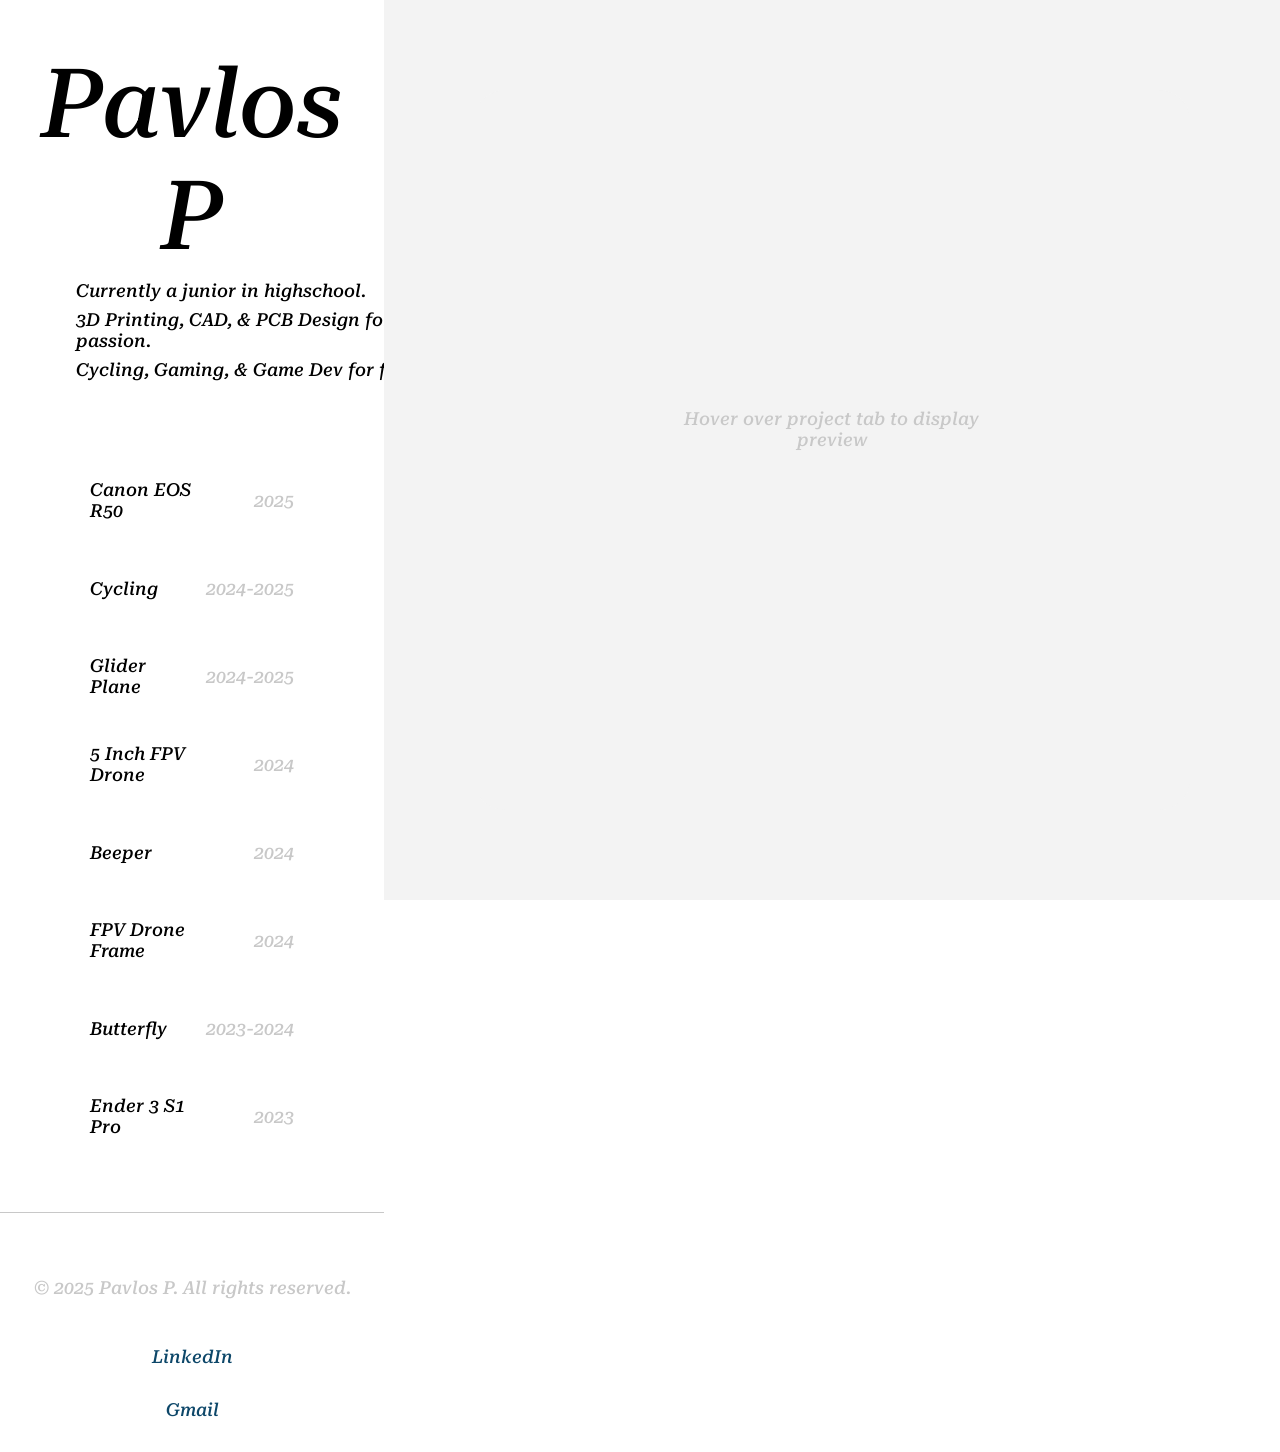
==== index.html @ 50f7261e "q" ====
<!DOCTYPE html>
<html lang="en">
<head>
    <meta charset="UTF-8">
    <meta name="viewport" content="width=device-width, initial-scale=1.0">
    <title>Document</title>
    <link rel="stylesheet" href="style.css">
</head>
<body>
    <div class="index-container">
        <div class="index-headline">
            <a href="index.html">
                <h1>Pavlos P</h1>
            </a>
            <p class="headline-description">Currently a junior in highschool.</p>
            <p class="headline-description">3D Printing, CAD, & PCB Design for passion.</p>
            <p class="headline-description">Cycling, Gaming, & Game Dev for fun.</p>
            <div class="headline-date-container">
                <a class="headline-date" href="canon-r50.html" data-video="">
                    <p class="project-text">Canon EOS R50</p>
                    <p class="date-text">2025</p>
                </a>
                <a class="headline-date" href="cycling.html" data-video="#">
                    <p class="project-text">Cycling</p>
                    <p class="date-text">2024-2025</p>
                </a>
                <a class="headline-date" href="glider-plane.html" data-video="2025-01-25 12-26-36.mkv">
                    <p class="project-text">Glider Plane</p>
                    <p class="date-text">2024-2025</p>
                </a>
                <a class="headline-date" href="#" data-video="#">
                    <p class="project-text">5 Inch FPV Drone</p>
                    <p class="date-text">2024</p>
                </a>
                <a class="headline-date" href="beeper.html" data-video="#">
                    <p class="project-text">Beeper</p>
                    <p class="date-text">2024</p>
                </a>
                <a class="headline-date" href="#" data-video="DroneFrameRender0001-0600.mkv">
                    <p class="project-text">FPV Drone Frame</p>
                    <p class="date-text">2024</p>
                </a>
                <a class="headline-date" href="butterfly.html" data-video="#">
                    <p class="project-text">Butterfly</p>
                    <p class="date-text">2023-2024</p>
                </a>
                <a class="headline-date" href="ender-3-s1-pro.html" data-video="3D Printer Video.mov">
                    <p class="project-text">Ender 3 S1 Pro</p>
                    <p class="date-text">2023</p>
                </a>
            </div>
            <footer class="footer">
                <p class="footer-text">&copy; 2025 Pavlos P. All rights reserved.</p>
                <a class="footer-link" href="https://linkedin.com/in/pavlos-p-2972b92a2\" target="_blank">LinkedIn</a>
                <a class="footer-link" href="mailto:pavlos.paparrizos@gmail.com" target="_blank">Gmail</a>
            </footer>
        </div>
        <div class="index-featured">
            <div class="video-container">
                <video id="featured-video" autoplay muted loop>
                </video>
                <p class="video-text">Hover over project tab to display preview</p>
            </div>
        </div>
    </div>
    <script src="script.js"></script>
</body>
</html>
---- style.css ----
@import url('https://fonts.googleapis.com/css2?family=Roboto+Serif:ital,wght@0,100..900;1,100..900&display=swap');

/* Global Styles */
body {
    font-family: "Roboto Serif", serif;
    margin: 0;
    padding: 0;
    font-weight: 500;
    font-style: normal;
    color: black;
    background-color: #ffffff;
    overflow-y: scroll;
    scrollbar-width: none;
    -ms-overflow-style: none;
    -webkit-font-smoothing: antialiased;
    opacity: 0;
    animation: fadeIn 1s ease-in forwards;
}

@keyframes fadeIn {
    to {
        opacity: 1;
    }
}

body:-webkit-scrollbar {
    width: 0;
    height: 0;
}

a {
    margin: 0;
    padding: 0;
    text-decoration: none;
    justify-content: center;
    align-self: center;
}

h1, .h1-project {
    text-decoration: none;
    font-family: "Roboto Serif", serif;
    font-style: italic;
    margin: 0;
    padding: 0;
    padding-top: 48px;
    font-size: 96px;
    font-weight: 500;
    transition: transform 0.3s ease;
    text-align: center;
    color: black; 
}

h1:hover {
    text-decoration: line-through;
    transform: scale(1.1);
    text-shadow: 0 16px 32px rgba(0, 0, 0, 0.6);
    animation: none;
}

.h1-project {
    width: 30%;
    position: absolute;
    top: 0;
    left: 0;
}

h2 {
    font-family: "Roboto Serif", serif;
    font-style: italic;
    margin: 0;
    padding: 0;
    padding-top: 48px;
    padding-bottom: 96px;
    font-size: 64px;
    font-weight: 500;
    text-align: center;
    color: black;
}

p {
    color: rgb(0, 0, 0);
    font-family: "Roboto Serif", serif;
}

/* Index Container */
.index-container {
    margin: 0;
    padding: 0;
    display: flex;
    align-items: center;
    flex-direction: row;
    height: fit-content;
    overflow-y: scroll;
    scrollbar-width: none;
    -ms-overflow-style: none;
}

.index-headline {
    margin: 0;
    padding: 0;
    display: flex;
    align-items: center;
    flex-direction: column;
    background-color: #ffffff;
    width: 30%;
}

.headline-description {
    font-style: italic;
    margin: 0;
    padding: 0;
    padding-top: 8px;
    font-size: 18px;
    font-weight: 500;
    text-align: left;
    width: 100%;
    padding-left: 152px;
}

.headline-date-container {
    display: flex;
    flex-direction: column;
    justify-content: space-between;
    align-items: center;
    width: 70%;
    margin-top: 64px;
}

.headline-date {
    display: flex;
    justify-content: space-between;
    align-items: center;
    width: 100%;
    margin-top: 24px;
    transition: transform 0.3s ease;
    background-color: #ffffff;
    border-radius: 16px;
    height: 64px;
}

.headline-date:hover {
    transform: scale(1.05);
    background-color: #f2f2f2;
    box-shadow: 0 8px 16px rgba(0, 0, 0, 0.2);
}

.project-text {
    font-style: italic;
    margin: 0;
    padding: 0;
    font-size: 18px;
    font-weight: 500;
    padding-left: 32px;
    text-align: left;
}

.date-text {
    font-style: italic;
    color: rgb(200, 200, 200);
    margin: 0;
    padding: 0;
    width: 40%;
    font-size: 18px;
    font-weight: 500;
    padding-right: 32px;
    text-align: right;
}

/* Featured Section */
.index-featured {
    margin: 0;
    padding: 0;
    display: flex;
    justify-content: center;
    flex-direction: column;
    background-color: #f3f3f3;
    width: 70%;
    height: 100vh;
    position: fixed;
    top: 0;
    right: 0;
}

.project-information {
    margin: 0;
    padding: 0;
    display: flex;
    flex-direction: column;
    align-items: center;
    background-color: #ffffff;
    width: 100%;
    height: 100vh;
    position: relative;

}

.project-description-container{
    margin: 0;
    padding: 0;
    display: flex;
    flex-direction: column;
    align-items: center;
    justify-content: center;
    width: 60%;
    row-gap: 16px;
}

.project-description{
    color: rgb(0, 0, 0);
    font-style: italic;
    margin: 0;
    font-size: 18px;
    font-weight: 500;
    justify-content: center;
    align-items: center;
    padding: 0;
    text-indent: 64px;
    line-height: 2;
}

/* Project Container */
.project-link {
    display: block;
    text-decoration: none;
    position: relative;
    width: 80%;
    height: 80%;
    overflow: hidden;
    border-radius: 32px;
    transition: transform 0.3s ease, box-shadow 0.3s ease;
}

.project-link:hover {
    transform: scale(1.05);
    box-shadow: 0 8px 16px rgba(0, 0, 0, 0.2);
}

.project-image {
    width: 100%;
    height: 100%;
    object-fit: cover;
    border-radius: 32px;
    transition: filter 0.3s ease;
    filter: saturate(0);
}

.project-link:hover .project-image {
    filter: saturate(100%);
}

.image-description {
    color: rgb(0, 0, 0);
    font-style: italic;
    margin: 0;
    padding: 8px 16px;
    font-size: 18px;
    font-weight: 500;
    position: absolute;
    bottom: 20px;
    left: 10%;
    transform: translateX(-50%);
    transition: opacity 0.3s ease;
    opacity: 0;
}

.project-link:hover .image-description {
    opacity: 1;
}

/* Footer */
footer {
    width: 100%;
    border-top: 1px solid rgb(200, 200, 200);
    margin: 0;
    padding-top: 64px;
    margin-top: 64px;
    display: flex;
    flex-direction: column;
    padding-bottom: 32px;
    text-align: center;
    justify-content: center;
}

.footer-text {
    font-style: italic;
    color: rgb(200, 200, 200);
    margin: 0;
    padding: 0;
    font-size: 18px;
    font-weight: 500;
    text-align: center;
    padding-bottom: 16px;
}

.footer-link {
    font-family: "Roboto Serif", serif;
    padding-top: 32px;
    font-style: italic;
    color: rgb(13, 71, 105);
    font-size: 18px;
    font-weight: 500;
    text-align: center;
    justify-content: center;
    transition: transform 0.3s ease;
    width: fit-content;
}

.footer-link:hover {
    text-decoration: line-through;
    transform: scale(1.1);
    text-shadow: 0 8px 16px rgba(0, 0, 0, 0.6);
}

/* Video */

.video-text {
    font-style: italic;
    color: rgb(200, 200, 200);
    margin: 0;
    padding: 0;
    font-size: 18px;
    font-weight: 500;
    text-align: center;
    position: absolute; 
    bottom: 50%;
    left: 50%;
    transform: translateX(-50%);
    z-index: 1;
}

.video-container {
    width: 80%; 
    height: 80%; 
    border-radius: 32px;
    overflow: hidden; 
    position: absolute; 
    top: 50%; 
    left: 50%;
    transform: translate(-50%, -50%);
    display: flex;
    justify-content: center;
    align-items: center;
    background-color: #f3f3f3;
}

#featured-video {
    width: 100%; 
    height: 100%; 
    object-fit: cover; 
    border-radius: 32px;
    opacity: 0; 
    transition: opacity 0.3s ease; 
    z-index: 2;
}

#featured-video.visible {
    opacity: 1;
}
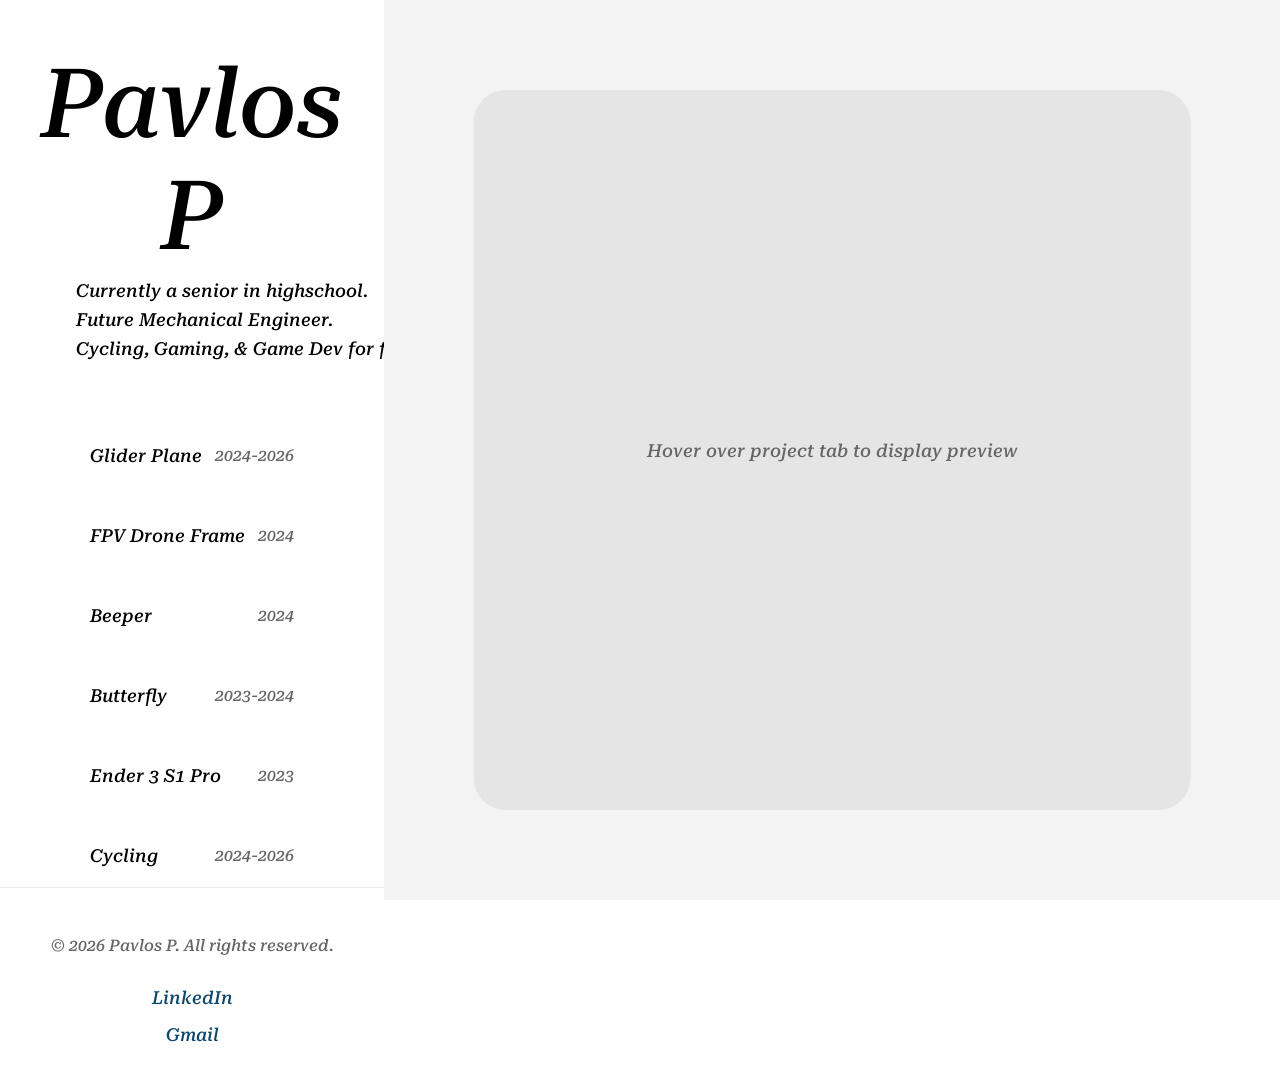
==== commit 0cf6df16: "h" ====
--- a/index.html
+++ b/index.html
@@ -3,66 +3,56 @@
 <head>
     <meta charset="UTF-8">
     <meta name="viewport" content="width=device-width, initial-scale=1.0">
-    <title>Document</title>
+    <title>Pavlos P</title>
     <link rel="stylesheet" href="style.css">
 </head>
 <body>
-    <div class="index-container">
+    <!-- HOME VIEW (Split Screen) -->
+    <div id="home-view" class="index-container">
         <div class="index-headline">
-            <a href="index.html">
+            <a href="#">
                 <h1>Pavlos P</h1>
             </a>
-            <p class="headline-description">Currently a junior in highschool.</p>
-            <p class="headline-description">3D Printing, CAD, & PCB Design for passion.</p>
+            <p class="headline-description">Currently a senior in highschool.</p>
+            <p class="headline-description">Future Mechanical Engineer.</p>
             <p class="headline-description">Cycling, Gaming, & Game Dev for fun.</p>
-            <div class="headline-date-container">
-                <a class="headline-date" href="canon-r50.html" data-video="">
-                    <p class="project-text">Canon EOS R50</p>
-                    <p class="date-text">2025</p>
-                </a>
-                <a class="headline-date" href="cycling.html" data-video="#">
-                    <p class="project-text">Cycling</p>
-                    <p class="date-text">2024-2025</p>
-                </a>
-                <a class="headline-date" href="glider-plane.html" data-video="2025-01-25 12-26-36.mkv">
-                    <p class="project-text">Glider Plane</p>
-                    <p class="date-text">2024-2025</p>
-                </a>
-                <a class="headline-date" href="#" data-video="#">
-                    <p class="project-text">5 Inch FPV Drone</p>
-                    <p class="date-text">2024</p>
-                </a>
-                <a class="headline-date" href="beeper.html" data-video="#">
-                    <p class="project-text">Beeper</p>
-                    <p class="date-text">2024</p>
-                </a>
-                <a class="headline-date" href="#" data-video="DroneFrameRender0001-0600.mkv">
-                    <p class="project-text">FPV Drone Frame</p>
-                    <p class="date-text">2024</p>
-                </a>
-                <a class="headline-date" href="butterfly.html" data-video="#">
-                    <p class="project-text">Butterfly</p>
-                    <p class="date-text">2023-2024</p>
-                </a>
-                <a class="headline-date" href="ender-3-s1-pro.html" data-video="3D Printer Video.mov">
-                    <p class="project-text">Ender 3 S1 Pro</p>
-                    <p class="date-text">2023</p>
-                </a>
-            </div>
+            
+            <div class="headline-date-container" id="project-links-container"></div>
+
             <footer class="footer">
-                <p class="footer-text">&copy; 2025 Pavlos P. All rights reserved.</p>
-                <a class="footer-link" href="https://linkedin.com/in/pavlos-p-2972b92a2\" target="_blank">LinkedIn</a>
+                <p class="footer-text">&copy; 2026 Pavlos P. All rights reserved.</p>
+                <a class="footer-link" href="https://linkedin.com/in/pavlos-p-2972b92a2" target="_blank">LinkedIn</a>
                 <a class="footer-link" href="mailto:pavlos.paparrizos@gmail.com" target="_blank">Gmail</a>
             </footer>
         </div>
+        
         <div class="index-featured">
             <div class="video-container">
-                <video id="featured-video" autoplay muted loop>
-                </video>
-                <p class="video-text">Hover over project tab to display preview</p>
+                <video id="featured-video" autoplay muted loop playsinline></video>
+                <p class="video-text" id="video-text">Hover over project tab to display preview</p>
             </div>
         </div>
     </div>
+
+    <!-- PROJECT VIEW (Full Screen) -->
+    <div id="project-view" class="project-information" style="display: none;">
+        <div class="project-header">
+            <a href="#" id="back-home-btn" class="back-button">← Back to Projects</a>
+            <h1 class="h1-project">Pavlos P</h1>
+        </div>
+        
+        <h2 id="project-title">Project Title</h2>
+        <div class="project-description-container" id="project-description-container">
+            <!-- JS will inject paragraphs here -->
+        </div>
+        
+        <footer class="footer">
+            <p class="footer-text">&copy; 2026 Pavlos P. All rights reserved.</p>
+            <a class="footer-link" href="https://linkedin.com/in/pavlos-p-2972b92a2" target="_blank">LinkedIn</a>
+            <a class="footer-link" href="mailto:pavlos.paparrizos@gmail.com" target="_blank">Gmail</a>
+        </footer>
+    </div>
+
     <script src="script.js"></script>
 </body>
 </html>
--- a/style.css
+++ b/style.css
@@ -1,12 +1,11 @@
 @import url('https://fonts.googleapis.com/css2?family=Roboto+Serif:ital,wght@0,100..900;1,100..900&display=swap');
 
-/* Global Styles */
+/* GLOBAL STYLES */
 body {
     font-family: "Roboto Serif", serif;
     margin: 0;
     padding: 0;
     font-weight: 500;
-    font-style: normal;
     color: black;
     background-color: #ffffff;
     overflow-y: scroll;
@@ -14,165 +13,75 @@
     -ms-overflow-style: none;
     -webkit-font-smoothing: antialiased;
     opacity: 0;
-    animation: fadeIn 1s ease-in forwards;
-}
-
-@keyframes fadeIn {
-    to {
-        opacity: 1;
-    }
-}
-
-body:-webkit-scrollbar {
+    animation: fadeIn 0.8s ease-in forwards;
+}
+
+body::-webkit-scrollbar {
     width: 0;
     height: 0;
 }
 
+@keyframes fadeIn {
+    to { opacity: 1; }
+}
+
 a {
+    text-decoration: none;
+    color: inherit;
+}
+
+p {
+    color: rgb(0, 0, 0);
     margin: 0;
     padding: 0;
-    text-decoration: none;
-    justify-content: center;
-    align-self: center;
-}
-
-h1, .h1-project {
-    text-decoration: none;
-    font-family: "Roboto Serif", serif;
-    font-style: italic;
-    margin: 0;
-    padding: 0;
-    padding-top: 48px;
+}
+
+/* TYPOGRAPHY */
+h1 {
+    font-style: italic;
+    margin: 0;
+    padding: 48px 0 0 0;
     font-size: 96px;
     font-weight: 500;
     transition: transform 0.3s ease;
     text-align: center;
-    color: black; 
 }
 
 h1:hover {
     text-decoration: line-through;
-    transform: scale(1.1);
-    text-shadow: 0 16px 32px rgba(0, 0, 0, 0.6);
-    animation: none;
-}
-
-.h1-project {
-    width: 30%;
-    position: absolute;
-    top: 0;
-    left: 0;
+    transform: scale(1.05);
+    text-shadow: 0 16px 32px rgba(0, 0, 0, 0.15);
 }
 
 h2 {
-    font-family: "Roboto Serif", serif;
-    font-style: italic;
-    margin: 0;
-    padding: 0;
-    padding-top: 48px;
-    padding-bottom: 96px;
+    font-style: italic;
+    margin: 0;
+    padding: 24px 0 64px 0;
     font-size: 64px;
     font-weight: 500;
     text-align: center;
-    color: black;
-}
-
-p {
-    color: rgb(0, 0, 0);
-    font-family: "Roboto Serif", serif;
-}
-
-/* Index Container */
+}
+
+/* HOME VIEW (SPLIT LAYOUT) */
 .index-container {
-    margin: 0;
-    padding: 0;
-    display: flex;
-    align-items: center;
+    display: flex;
     flex-direction: row;
     height: fit-content;
-    overflow-y: scroll;
-    scrollbar-width: none;
-    -ms-overflow-style: none;
 }
 
 .index-headline {
-    margin: 0;
-    padding: 0;
-    display: flex;
-    align-items: center;
-    flex-direction: column;
+    display: flex;
+    flex-direction: column;
+    align-items: center;
     background-color: #ffffff;
     width: 30%;
-}
-
-.headline-description {
-    font-style: italic;
-    margin: 0;
-    padding: 0;
-    padding-top: 8px;
-    font-size: 18px;
-    font-weight: 500;
-    text-align: left;
-    width: 100%;
-    padding-left: 152px;
-}
-
-.headline-date-container {
-    display: flex;
-    flex-direction: column;
-    justify-content: space-between;
-    align-items: center;
-    width: 70%;
-    margin-top: 64px;
-}
-
-.headline-date {
-    display: flex;
-    justify-content: space-between;
-    align-items: center;
-    width: 100%;
-    margin-top: 24px;
-    transition: transform 0.3s ease;
-    background-color: #ffffff;
-    border-radius: 16px;
-    height: 64px;
-}
-
-.headline-date:hover {
-    transform: scale(1.05);
-    background-color: #f2f2f2;
-    box-shadow: 0 8px 16px rgba(0, 0, 0, 0.2);
-}
-
-.project-text {
-    font-style: italic;
-    margin: 0;
-    padding: 0;
-    font-size: 18px;
-    font-weight: 500;
-    padding-left: 32px;
-    text-align: left;
-}
-
-.date-text {
-    font-style: italic;
-    color: rgb(200, 200, 200);
-    margin: 0;
-    padding: 0;
-    width: 40%;
-    font-size: 18px;
-    font-weight: 500;
-    padding-right: 32px;
-    text-align: right;
-}
-
-/* Featured Section */
+    min-height: 100vh;
+}
+
 .index-featured {
-    margin: 0;
-    padding: 0;
-    display: flex;
+    display: flex;
+    flex-direction: column;
     justify-content: center;
-    flex-direction: column;
     background-color: #f3f3f3;
     width: 70%;
     height: 100vh;
@@ -181,153 +90,54 @@
     right: 0;
 }
 
-.project-information {
-    margin: 0;
-    padding: 0;
-    display: flex;
-    flex-direction: column;
-    align-items: center;
-    background-color: #ffffff;
-    width: 100%;
-    height: 100vh;
-    position: relative;
-
-}
-
-.project-description-container{
-    margin: 0;
-    padding: 0;
-    display: flex;
-    flex-direction: column;
-    align-items: center;
-    justify-content: center;
-    width: 60%;
-    row-gap: 16px;
-}
-
-.project-description{
-    color: rgb(0, 0, 0);
-    font-style: italic;
-    margin: 0;
-    font-size: 18px;
-    font-weight: 500;
-    justify-content: center;
-    align-items: center;
-    padding: 0;
-    text-indent: 64px;
-    line-height: 2;
-}
-
-/* Project Container */
-.project-link {
-    display: block;
-    text-decoration: none;
-    position: relative;
-    width: 80%;
-    height: 80%;
-    overflow: hidden;
-    border-radius: 32px;
-    transition: transform 0.3s ease, box-shadow 0.3s ease;
-}
-
-.project-link:hover {
-    transform: scale(1.05);
-    box-shadow: 0 8px 16px rgba(0, 0, 0, 0.2);
-}
-
-.project-image {
-    width: 100%;
-    height: 100%;
-    object-fit: cover;
-    border-radius: 32px;
-    transition: filter 0.3s ease;
-    filter: saturate(0);
-}
-
-.project-link:hover .project-image {
-    filter: saturate(100%);
-}
-
-.image-description {
-    color: rgb(0, 0, 0);
-    font-style: italic;
-    margin: 0;
-    padding: 8px 16px;
-    font-size: 18px;
-    font-weight: 500;
-    position: absolute;
-    bottom: 20px;
-    left: 10%;
-    transform: translateX(-50%);
-    transition: opacity 0.3s ease;
-    opacity: 0;
-}
-
-.project-link:hover .image-description {
-    opacity: 1;
-}
-
-/* Footer */
-footer {
-    width: 100%;
-    border-top: 1px solid rgb(200, 200, 200);
-    margin: 0;
-    padding-top: 64px;
+/* LEFT SIDEBAR COMPONENTS */
+.headline-description {
+    font-style: italic;
+    padding-top: 8px;
+    font-size: 18px;
+    text-align: left;
+    width: 100%;
+    padding-left: 152px;
+}
+
+.headline-date-container {
+    display: flex;
+    flex-direction: column;
+    width: 70%;
     margin-top: 64px;
-    display: flex;
-    flex-direction: column;
-    padding-bottom: 32px;
-    text-align: center;
-    justify-content: center;
-}
-
-.footer-text {
-    font-style: italic;
-    color: rgb(200, 200, 200);
-    margin: 0;
-    padding: 0;
-    font-size: 18px;
-    font-weight: 500;
-    text-align: center;
-    padding-bottom: 16px;
-}
-
-.footer-link {
-    font-family: "Roboto Serif", serif;
-    padding-top: 32px;
-    font-style: italic;
-    color: rgb(13, 71, 105);
-    font-size: 18px;
-    font-weight: 500;
-    text-align: center;
-    justify-content: center;
+    gap: 16px; /* Replaces margin-top on individual items */
+}
+
+.headline-date {
+    display: flex;
+    justify-content: space-between;
+    align-items: center;
+    width: 100%;
     transition: transform 0.3s ease;
-    width: fit-content;
-}
-
-.footer-link:hover {
-    text-decoration: line-through;
-    transform: scale(1.1);
-    text-shadow: 0 8px 16px rgba(0, 0, 0, 0.6);
-}
-
-/* Video */
-
-.video-text {
-    font-style: italic;
-    color: rgb(200, 200, 200);
-    margin: 0;
-    padding: 0;
-    font-size: 18px;
-    font-weight: 500;
-    text-align: center;
-    position: absolute; 
-    bottom: 50%;
-    left: 50%;
-    transform: translateX(-50%);
-    z-index: 1;
-}
-
+    background-color: #ffffff;
+    border-radius: 16px;
+    height: 64px;
+}
+
+.headline-date:hover {
+    transform: scale(1.03);
+    background-color: #f2f2f2;
+}
+
+.project-text {
+    font-style: italic;
+    font-size: 18px;
+    padding-left: 32px;
+}
+
+.date-text {
+    font-style: italic;
+    color: #666666; /* UX FIX: Improved contrast from rgb(200,200,200) */
+    font-size: 16px;
+    padding-right: 32px;
+}
+
+/* RIGHT SIDEBAR (VIDEO) */
 .video-container {
     width: 80%; 
     height: 80%; 
@@ -340,19 +150,114 @@
     display: flex;
     justify-content: center;
     align-items: center;
-    background-color: #f3f3f3;
+    background-color: #e5e5e5;
 }
 
 #featured-video {
     width: 100%; 
     height: 100%; 
     object-fit: cover; 
-    border-radius: 32px;
     opacity: 0; 
-    transition: opacity 0.3s ease; 
+    transition: opacity 0.4s ease; 
     z-index: 2;
 }
 
 #featured-video.visible {
     opacity: 1;
+}
+
+.video-text {
+    font-style: italic;
+    color: #666666;
+    font-size: 18px;
+    text-align: center;
+    position: absolute; 
+    z-index: 1;
+    transition: opacity 0.3s ease;
+}
+
+/* PROJECT VIEW (FULL SCREEN) */
+.project-information {
+    display: flex;
+    flex-direction: column;
+    align-items: center;
+    background-color: #ffffff;
+    width: 100%;
+    min-height: 100vh;
+}
+
+.project-header {
+    width: 100%;
+    position: relative;
+    display: flex;
+    justify-content: center;
+    align-items: center;
+    padding: 32px 0;
+}
+
+.h1-project {
+    padding: 0; /* Reset padding for the specific view */
+}
+
+.back-button {
+    position: absolute;
+    left: 48px;
+    font-style: italic;
+    font-size: 18px;
+    color: rgb(13, 71, 105);
+    transition: transform 0.2s ease;
+}
+
+.back-button:hover {
+    text-decoration: line-through;
+    transform: translateX(-5px);
+}
+
+.project-description-container {
+    display: flex;
+    flex-direction: column;
+    width: 90%;
+    max-width: 74ch; /* UX FIX: Perfect line-length for reading */
+}
+
+.project-description {
+    font-style: italic;
+    font-size: 18px;
+    line-height: 1.5; /* UX FIX: Reduced from 2 to 1.5 for better reading flow */
+    margin-bottom: 24px; /* UX FIX: Using margin instead of text-indent */
+    text-align: left;
+}
+
+/* FOOTER */
+footer {
+    width: 100%;
+    border-top: 1px solid #eaeaea;
+    margin-top: auto; /* Pushes footer to bottom if content is short */
+    padding-top: 48px;
+    padding-bottom: 32px;
+    display: flex;
+    flex-direction: column;
+    text-align: center;
+}
+
+.footer-text {
+    font-style: italic;
+    color: #666666;
+    font-size: 16px;
+    padding-bottom: 16px;
+}
+
+.footer-link {
+    font-style: italic;
+    color: rgb(13, 71, 105);
+    font-size: 18px;
+    padding-top: 16px;
+    transition: transform 0.2s ease;
+    width: fit-content;
+    margin: 0 auto;
+}
+
+.footer-link:hover {
+    text-decoration: line-through;
+    transform: scale(1.05);
 }
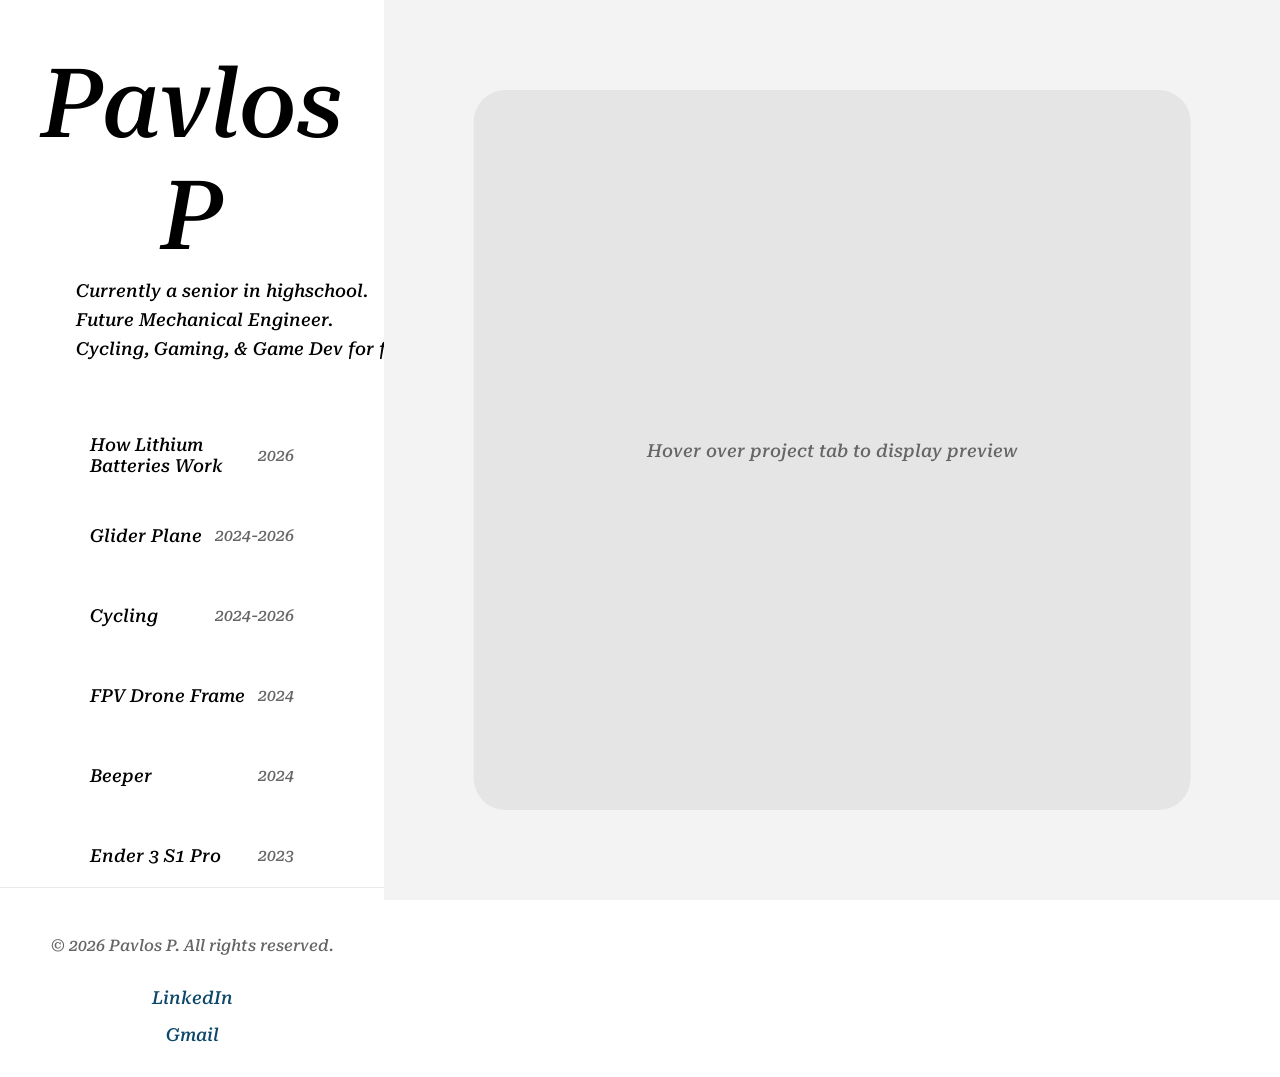
==== commit 2467cc97: "q" ====
--- a/index.html
+++ b/index.html
@@ -7,7 +7,6 @@
     <link rel="stylesheet" href="style.css">
 </head>
 <body>
-    <!-- HOME VIEW (Split Screen) -->
     <div id="home-view" class="index-container">
         <div class="index-headline">
             <a href="#">
@@ -34,7 +33,6 @@
         </div>
     </div>
 
-    <!-- PROJECT VIEW (Full Screen) -->
     <div id="project-view" class="project-information" style="display: none;">
         <div class="project-header">
             <a href="#" id="back-home-btn" class="back-button">← Back to Projects</a>
@@ -43,7 +41,7 @@
         
         <h2 id="project-title">Project Title</h2>
         <div class="project-description-container" id="project-description-container">
-            <!-- JS will inject paragraphs here -->
+
         </div>
         
         <footer class="footer">
--- a/style.css
+++ b/style.css
@@ -1,6 +1,5 @@
 @import url('https://fonts.googleapis.com/css2?family=Roboto+Serif:ital,wght@0,100..900;1,100..900&display=swap');
 
-/* GLOBAL STYLES */
 body {
     font-family: "Roboto Serif", serif;
     margin: 0;
@@ -36,7 +35,6 @@
     padding: 0;
 }
 
-/* TYPOGRAPHY */
 h1 {
     font-style: italic;
     margin: 0;
@@ -62,7 +60,6 @@
     text-align: center;
 }
 
-/* HOME VIEW (SPLIT LAYOUT) */
 .index-container {
     display: flex;
     flex-direction: row;
@@ -90,7 +87,6 @@
     right: 0;
 }
 
-/* LEFT SIDEBAR COMPONENTS */
 .headline-description {
     font-style: italic;
     padding-top: 8px;
@@ -105,7 +101,7 @@
     flex-direction: column;
     width: 70%;
     margin-top: 64px;
-    gap: 16px; /* Replaces margin-top on individual items */
+    gap: 16px;
 }
 
 .headline-date {
@@ -132,12 +128,11 @@
 
 .date-text {
     font-style: italic;
-    color: #666666; /* UX FIX: Improved contrast from rgb(200,200,200) */
+    color: #666666;
     font-size: 16px;
     padding-right: 32px;
 }
 
-/* RIGHT SIDEBAR (VIDEO) */
 .video-container {
     width: 80%; 
     height: 80%; 
@@ -176,7 +171,6 @@
     transition: opacity 0.3s ease;
 }
 
-/* PROJECT VIEW (FULL SCREEN) */
 .project-information {
     display: flex;
     flex-direction: column;
@@ -196,7 +190,7 @@
 }
 
 .h1-project {
-    padding: 0; /* Reset padding for the specific view */
+    padding: 0;
 }
 
 .back-button {
@@ -217,14 +211,14 @@
     display: flex;
     flex-direction: column;
     width: 90%;
-    max-width: 74ch; /* UX FIX: Perfect line-length for reading */
+    max-width: 74ch;
 }
 
 .project-description {
     font-style: italic;
     font-size: 18px;
-    line-height: 1.5; /* UX FIX: Reduced from 2 to 1.5 for better reading flow */
-    margin-bottom: 24px; /* UX FIX: Using margin instead of text-indent */
+    line-height: 1.5;
+    margin-bottom: 24px;
     text-align: left;
 }
 
@@ -232,7 +226,7 @@
 footer {
     width: 100%;
     border-top: 1px solid #eaeaea;
-    margin-top: auto; /* Pushes footer to bottom if content is short */
+    margin-top: auto;
     padding-top: 48px;
     padding-bottom: 32px;
     display: flex;
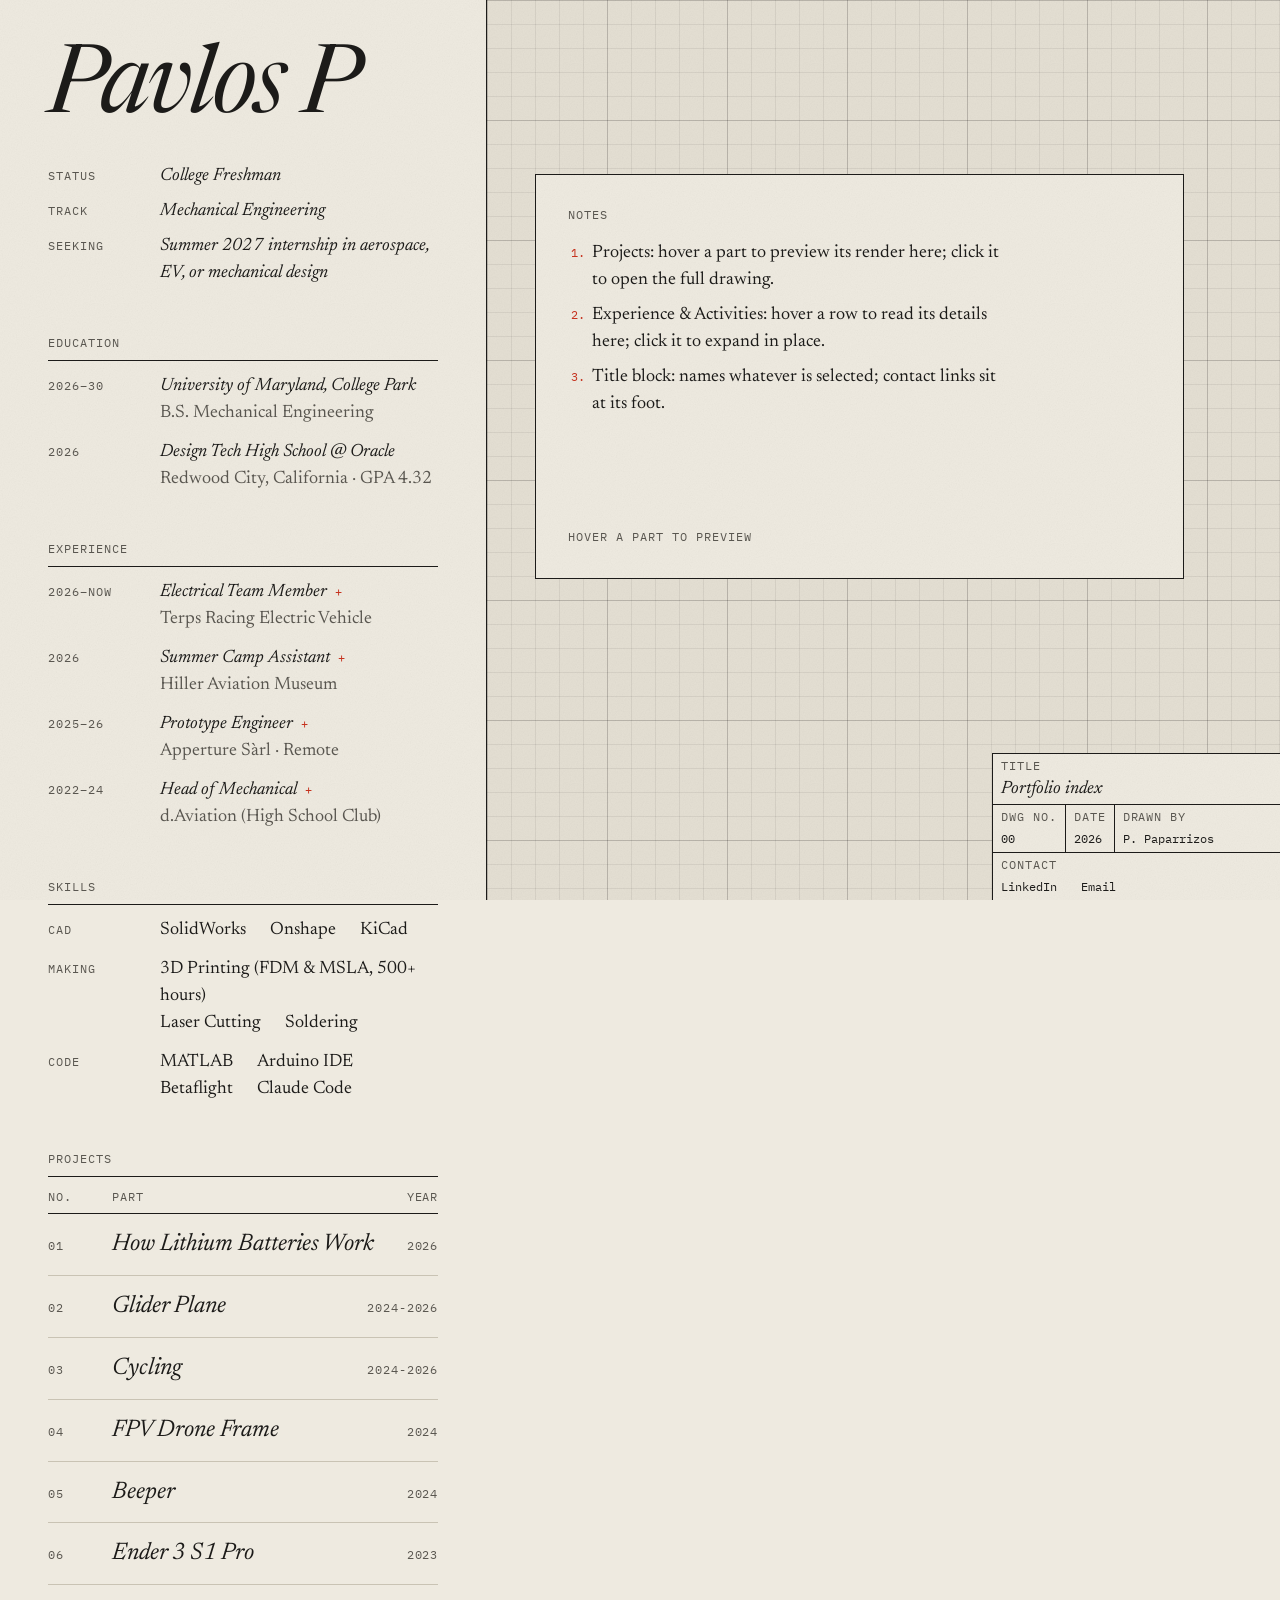
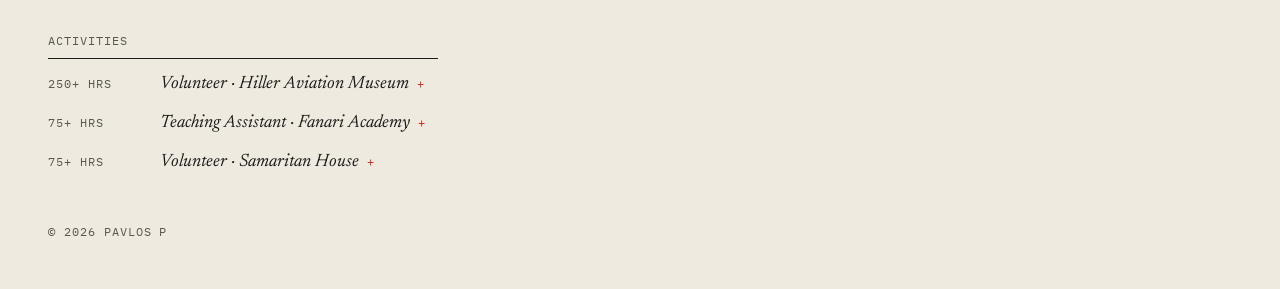
==== commit 65846d58: "Redo" ====
--- a/index.html
+++ b/index.html
@@ -4,53 +4,205 @@
     <meta charset="UTF-8">
     <meta name="viewport" content="width=device-width, initial-scale=1.0">
     <title>Pavlos P</title>
+    <link rel="preconnect" href="https://fonts.googleapis.com">
+    <link rel="preconnect" href="https://fonts.gstatic.com" crossorigin>
+    <link rel="stylesheet" href="https://fonts.googleapis.com/css2?family=IBM+Plex+Mono:wght@400;500&family=Newsreader:ital,opsz,wght@0,6..72,400..600;1,6..72,400..600&display=swap">
     <link rel="stylesheet" href="style.css">
 </head>
 <body>
-    <div id="home-view" class="index-container">
-        <div class="index-headline">
-            <a href="#">
-                <h1>Pavlos P</h1>
-            </a>
-            <p class="headline-description">Currently a senior in highschool.</p>
-            <p class="headline-description">Future Mechanical Engineer.</p>
-            <p class="headline-description">Cycling, Gaming, & Game Dev for fun.</p>
-            
-            <div class="headline-date-container" id="project-links-container"></div>
-
-            <footer class="footer">
-                <p class="footer-text">&copy; 2026 Pavlos P. All rights reserved.</p>
-                <a class="footer-link" href="https://linkedin.com/in/pavlos-p-2972b92a2" target="_blank">LinkedIn</a>
-                <a class="footer-link" href="mailto:pavlos.paparrizos@gmail.com" target="_blank">Gmail</a>
-            </footer>
+    <div id="home-view" class="sheet">
+        <div class="sheet-left">
+            <header class="intro">
+                <h1 class="name">Pavlos P</h1>
+                <dl class="bio">
+                    <dt class="mono">Status</dt><dd>College Freshman</dd>
+                    <dt class="mono">Track</dt><dd>Mechanical Engineering</dd>
+                    <dt class="mono">Seeking</dt><dd>Summer 2027 internship in aerospace, EV, or mechanical design</dd>
+                </dl>
+            </header>
+
+            <section aria-labelledby="education-head">
+                <h2 class="mono section-head" id="education-head">Education</h2>
+                <dl class="rows">
+                    <dt class="mono">2026&ndash;30</dt>
+                    <dd>
+                        <span class="entry-title">University of Maryland, College Park</span>
+                        <span class="entry-meta">B.S. Mechanical Engineering</span>
+                    </dd>
+                    <dt class="mono">2026</dt>
+                    <dd>
+                        <span class="entry-title">Design Tech High School @ Oracle</span>
+                        <span class="entry-meta">Redwood City, California &middot; GPA 4.32</span>
+                    </dd>
+                </dl>
+            </section>
+
+            <!-- Entries: one-line summary; the body previews in the panel on hover and expands inline on click -->
+            <section aria-labelledby="experience-head">
+                <h2 class="mono section-head" id="experience-head">Experience</h2>
+                <dl class="rows">
+                    <dt class="mono">2026&ndash;Now</dt>
+                    <dd>
+                        <details class="entry">
+                            <summary><span class="entry-title">Electrical Team Member</span><span class="entry-meta">Terps Racing Electric Vehicle</span></summary>
+                            <ul class="entry-points">
+                                <li>Designing a SolidWorks enclosure for a 4S LFP battery pack powering the low-voltage circuitry</li>
+                                <li>Redesigning HV battery charger to cut required outlets from 3 to 1 and add Raspberry Pi data logging</li>
+                            </ul>
+                        </details>
+                    </dd>
+                    <dt class="mono">2026</dt>
+                    <dd>
+                        <details class="entry">
+                            <summary><span class="entry-title">Summer Camp Assistant</span><span class="entry-meta">Hiller Aviation Museum</span></summary>
+                            <ul class="entry-points">
+                                <li>Ran activities for 20+ campers and assisted instructors in STEM-focused aviation programs</li>
+                            </ul>
+                        </details>
+                    </dd>
+                    <dt class="mono">2025&ndash;26</dt>
+                    <dd>
+                        <details class="entry">
+                            <summary><span class="entry-title">Prototype Engineer</span><span class="entry-meta">Apperture S&agrave;rl &middot; Remote</span></summary>
+                            <ul class="entry-points">
+                                <li>Rebuilt 10+ legacy Rhino models of wearable products as parametric, editable Onshape CAD</li>
+                                <li>Designed toleranced functional parts (bezels, strap clips) for FDM/MSLA printing</li>
+                                <li>Ran MSLA production for 50+ batches end to end, from slicing to inspection</li>
+                                <li>Diagnosed and replaced cracked FEP films to minimize downtime</li>
+                            </ul>
+                        </details>
+                    </dd>
+                    <dt class="mono">2022&ndash;24</dt>
+                    <dd>
+                        <details class="entry">
+                            <summary><span class="entry-title">Head of Mechanical</span><span class="entry-meta">d.Aviation (High School Club)</span></summary>
+                            <ul class="entry-points">
+                                <li>Designed a servo-actuated tennis ball intake and release mechanism; placed 3rd of 12 teams at the 2023 STEM-ED Aero Robotics Competition</li>
+                                <li>Led and trained a 5-person mechanical team; handled field repairs and firmware debugging at competition</li>
+                            </ul>
+                        </details>
+                    </dd>
+                </dl>
+            </section>
+
+            <section aria-labelledby="skills-head">
+                <h2 class="mono section-head" id="skills-head">Skills</h2>
+                <dl class="rows">
+                    <dt class="mono">CAD</dt>
+                    <dd><ul class="tags"><li class="tag">SolidWorks</li><li class="tag">Onshape</li><li class="tag">KiCad</li></ul></dd>
+                    <dt class="mono">Making</dt>
+                    <dd><ul class="tags"><li class="tag">3D Printing (FDM &amp; MSLA, 500+ hours)</li><li class="tag">Laser Cutting</li><li class="tag">Soldering</li></ul></dd>
+                    <dt class="mono">Code</dt>
+                    <dd><ul class="tags"><li class="tag">MATLAB</li><li class="tag">Arduino IDE</li><li class="tag">Betaflight</li><li class="tag">Claude Code</li></ul></dd>
+                </dl>
+            </section>
+
+            <main class="index" aria-labelledby="projects-head">
+                <h2 class="mono section-head" id="projects-head">Projects</h2>
+                <div class="index-head mono" aria-hidden="true">
+                    <span>No.</span><span>Part</span><span>Year</span>
+                </div>
+                <ol class="index-list" id="project-links-container"></ol>
+            </main>
+
+            <section aria-labelledby="activities-head">
+                <h2 class="mono section-head" id="activities-head">Activities</h2>
+                <dl class="rows">
+                    <dt class="mono">250+ hrs</dt>
+                    <dd>
+                        <details class="entry">
+                            <summary><span class="entry-title">Volunteer &middot; Hiller Aviation Museum</span></summary>
+                            <span class="entry-desc">Volunteered with Hiller Aviation Museum's summer camp program, supporting inventory management and volunteer systems while setting up activities, maintaining organized workspaces, and helping keep campers engaged and learning.</span>
+                        </details>
+                    </dd>
+                    <dt class="mono">75+ hrs</dt>
+                    <dd>
+                        <details class="entry">
+                            <summary><span class="entry-title">Teaching Assistant &middot; Fanari Academy</span></summary>
+                            <span class="entry-desc">Served as a Teaching Assistant at Fanari Academy, supporting classroom instruction and helping students with coursework and learning activities.</span>
+                        </details>
+                    </dd>
+                    <dt class="mono">75+ hrs</dt>
+                    <dd>
+                        <details class="entry">
+                            <summary><span class="entry-title">Volunteer &middot; Samaritan House</span></summary>
+                            <span class="entry-desc">Supported daily operations at Samaritan House, assisting with food delivery, meal preparation, supermarket stocking, and direct food distribution to families facing food insecurity.</span>
+                        </details>
+                    </dd>
+                </dl>
+            </section>
+
+            <p class="mono colophon">&copy; 2026 Pavlos P</p>
         </div>
-        
-        <div class="index-featured">
-            <div class="video-container">
-                <video id="featured-video" autoplay muted loop playsinline></video>
-                <p class="video-text" id="video-text">Hover over project tab to display preview</p>
+
+        <section class="panel" aria-label="Project preview">
+            <div class="panel-stage">
+                <div class="frame-wrap" id="frame-wrap">
+                    <span class="dim dim-x" aria-hidden="true"><i class="dim-line"></i><span class="dim-label" id="dim-w"></span></span>
+                    <span class="dim dim-y" aria-hidden="true"><i class="dim-line"></i><span class="dim-label" id="dim-h"></span></span>
+                    <div class="frame" id="frame">
+                        <div class="frame-note">
+                            <p class="mono frame-label">Notes</p>
+                            <ol class="notes">
+                                <li>Projects: hover a part to preview its render here; click it to open the full drawing.</li>
+                                <li>Experience &amp; Activities: hover a row to read its details here; click it to expand in place.</li>
+                                <li>Title block: names whatever is selected; contact links sit at its foot.</li>
+                            </ol>
+                            <p class="mono frame-caption" id="video-text"></p>
+                        </div>
+                        <div class="frame-card" id="frame-card" hidden>
+                            <p class="mono frame-label" id="card-meta"></p>
+                            <p class="card-title" id="card-title"></p>
+                            <div class="card-body" id="card-body"></div>
+                            <p class="mono frame-caption" id="card-caption"></p>
+                        </div>
+                        <video id="featured-video" muted loop playsinline></video>
+                    </div>
+                </div>
             </div>
-        </div>
+
+            <div class="title-block">
+                <div class="tb-cell tb-wide">
+                    <span class="mono tb-label">Title</span>
+                    <span class="tb-title" id="tb-title" aria-live="polite">Portfolio index</span>
+                </div>
+                <div class="tb-cell"><span class="mono tb-label">Dwg no.</span><span class="tb-value" id="tb-no">00</span></div>
+                <div class="tb-cell"><span class="mono tb-label">Date</span><span class="tb-value" id="tb-date">2026</span></div>
+                <div class="tb-cell"><span class="mono tb-label">Drawn by</span><span class="tb-value">P. Paparrizos</span></div>
+                <div class="tb-cell tb-wide"><span class="mono tb-label">Contact</span><span class="tb-value contact-links"></span></div>
+            </div>
+        </section>
     </div>
 
-    <div id="project-view" class="project-information" style="display: none;">
-        <div class="project-header">
-            <a href="#" id="back-home-btn" class="back-button">← Back to Projects</a>
-            <h1 class="h1-project">Pavlos P</h1>
-        </div>
-        
-        <h2 id="project-title">Project Title</h2>
-        <div class="project-description-container" id="project-description-container">
-
-        </div>
-        
-        <footer class="footer">
-            <p class="footer-text">&copy; 2026 Pavlos P. All rights reserved.</p>
-            <a class="footer-link" href="https://linkedin.com/in/pavlos-p-2972b92a2" target="_blank">LinkedIn</a>
-            <a class="footer-link" href="mailto:pavlos.paparrizos@gmail.com" target="_blank">Gmail</a>
+    <div id="project-view" class="project" hidden>
+        <header class="project-bar mono">
+            <a href="#" class="back">&larr; Index</a>
+            <span>Pavlos P &middot; Dwg <span id="project-no">00</span></span>
+        </header>
+
+        <main>
+            <h2 class="project-title" id="project-title">Project Title</h2>
+            <div class="project-grid">
+                <dl class="spec mono">
+                    <dt>Dwg no.</dt><dd id="spec-no"></dd>
+                    <dt>Date</dt><dd id="spec-date"></dd>
+                    <dt>Render</dt><dd id="spec-render"></dd>
+                </dl>
+                <div class="project-content">
+                    <div class="frame project-frame" id="project-frame" hidden>
+                        <video id="project-video" muted loop playsinline controls></video>
+                    </div>
+                    <div class="prose" id="project-description-container"></div>
+                </div>
+            </div>
+        </main>
+
+        <footer class="project-foot mono">
+            <span>&copy; 2026 Pavlos P</span>
+            <span class="contact-links"></span>
         </footer>
     </div>
 
     <script src="script.js"></script>
 </body>
-</html>+</html>
--- a/style.css
+++ b/style.css
@@ -1,257 +1,521 @@
-@import url('https://fonts.googleapis.com/css2?family=Roboto+Serif:ital,wght@0,100..900;1,100..900&display=swap');
+/* Drawing sheet: drafting paper, graphite ink, one red pencil. */
+:root {
+    --paper: #EEEAE0;
+    --paper-2: #E4DFD3;
+    --ink: #1C1B19;
+    --ink-2: #5A5750;
+    --rule: #C9C3B4;
+    --grid-minor: rgba(28, 27, 25, 0.07);
+    --grid-major: rgba(28, 27, 25, 0.16);
+    --accent: #C8321E;
+
+    --serif: "Newsreader", Georgia, serif;
+    --mono: "IBM Plex Mono", ui-monospace, monospace;
+
+    --t-12: 12px;
+    --t-18: 18px;
+    --t-24: 24px;
+    --t-40: 40px;
+    --t-display: clamp(56px, 7.4vw, 112px);
+
+    --s-1: 4px;
+    --s-2: 8px;
+    --s-3: 12px;
+    --s-4: 16px;
+    --s-5: 24px;
+    --s-6: 32px;
+    --s-7: 48px;
+    --s-8: 96px;
+
+    --ease: cubic-bezier(0.2, 0.7, 0.2, 1);
+}
+
+*, *::before, *::after { box-sizing: border-box; }
+
+[hidden] { display: none !important; }
+
+html { background: var(--paper); }
 
 body {
-    font-family: "Roboto Serif", serif;
+    margin: 0;
+    background: var(--paper);
+    color: var(--ink);
+    font-family: var(--serif);
+    font-size: var(--t-18);
+    line-height: 1.5;
+    font-optical-sizing: auto;
+    -webkit-font-smoothing: antialiased;
+}
+
+/* Paper grain */
+body::before {
+    content: "";
+    position: fixed;
+    inset: 0;
+    z-index: 100;
+    pointer-events: none;
+    opacity: 0.08;
+    mix-blend-mode: multiply;
+    background-image: url("data:image/svg+xml,%3Csvg xmlns='http://www.w3.org/2000/svg' width='240' height='240'%3E%3Cfilter id='n'%3E%3CfeTurbulence type='fractalNoise' baseFrequency='.85' numOctaves='2' stitchTiles='stitch'/%3E%3CfeColorMatrix type='saturate' values='0'/%3E%3C/filter%3E%3Crect width='100%25' height='100%25' filter='url(%23n)'/%3E%3C/svg%3E");
+}
+
+a { color: inherit; text-decoration: none; }
+
+:focus-visible {
+    outline: 2px solid var(--accent);
+    outline-offset: var(--s-1);
+    border-radius: 2px;
+}
+
+.mono {
+    font-family: var(--mono);
+    font-size: var(--t-12);
+    font-weight: 400;
+    letter-spacing: 0.08em;
+    text-transform: uppercase;
+    line-height: 1.4;
+}
+
+/* ---------- Home: left column ---------- */
+.sheet-left {
+    width: 38%;
+    min-height: 100vh;
+    padding: var(--s-7) var(--s-7) var(--s-7);
+    display: flex;
+    flex-direction: column;
+    gap: var(--s-7);
+}
+
+.name {
+    margin: 0;
+    font-size: var(--t-display);
+    font-style: italic;
+    font-weight: 400;
+    line-height: 0.88;
+    letter-spacing: -0.03em;
+}
+
+.bio {
+    display: grid;
+    grid-template-columns: var(--s-8) 1fr;
+    gap: var(--s-2) var(--s-4);
+    align-items: baseline;
+    margin: var(--s-6) 0 0;
+}
+
+.bio dt { color: var(--ink-2); }
+.bio dd { margin: 0; font-style: italic; }
+
+/* Resume sections share one heading and one label/value row grid */
+summary { list-style: none; cursor: pointer; }
+summary::-webkit-details-marker { display: none; }
+
+.section-head {
+    margin: 0 0 var(--s-3);
+    padding-bottom: var(--s-2);
+    border-bottom: 1px solid var(--ink);
+    color: var(--ink-2);
+}
+
+/* Entry rows: one-line summary, body previews in the panel and expands on click (+ closed, − open) */
+.entry > summary .entry-title {
+    text-decoration: underline 1px transparent;
+    text-underline-offset: var(--s-1);
+    transition: text-decoration-color 150ms var(--ease);
+}
+
+.entry > summary:hover .entry-title,
+.entry > summary:focus-visible .entry-title { text-decoration-color: var(--accent); }
+
+/* inline-block keeps the title's underline off the marker */
+.entry > summary .entry-title::after {
+    content: "+";
+    display: inline-block;
+    margin-left: var(--s-2);
+    font-family: var(--mono);
+    font-size: var(--t-12);
+    font-style: normal;
+    color: var(--accent);
+}
+
+.entry[open] > summary .entry-title::after { content: "\2212"; }
+
+.rows {
+    display: grid;
+    grid-template-columns: var(--s-8) 1fr;
+    gap: var(--s-3) var(--s-4);
+    align-items: baseline;
+    margin: 0;
+}
+
+.rows dt { color: var(--ink-2); }
+.rows dd { margin: 0; }
+
+.entry-title { display: block; font-style: italic; }
+.entry-meta { display: block; color: var(--ink-2); }
+.entry-desc { display: block; margin-top: var(--s-1); color: var(--ink-2); }
+
+.entry-points {
+    margin: var(--s-1) 0 0;
+    padding-left: var(--s-5);
+}
+
+.entry-points li::marker { color: var(--accent); }
+
+.tags {
+    display: flex;
+    flex-wrap: wrap;
+    /* Wider column gap keeps multi-word serif skills visually separate */
+    gap: 0 var(--s-5);
     margin: 0;
     padding: 0;
-    font-weight: 500;
-    color: black;
-    background-color: #ffffff;
-    overflow-y: scroll;
-    scrollbar-width: none;
-    -ms-overflow-style: none;
-    -webkit-font-smoothing: antialiased;
-    opacity: 0;
-    animation: fadeIn 0.8s ease-in forwards;
-}
-
-body::-webkit-scrollbar {
-    width: 0;
-    height: 0;
-}
-
-@keyframes fadeIn {
-    to { opacity: 1; }
-}
-
-a {
-    text-decoration: none;
-    color: inherit;
-}
-
-p {
-    color: rgb(0, 0, 0);
-    margin: 0;
-    padding: 0;
-}
-
-h1 {
+    list-style: none;
+}
+
+.index-head,
+.part {
+    display: grid;
+    grid-template-columns: var(--s-7) 1fr auto;
+    gap: var(--s-4);
+    align-items: baseline;
+}
+
+.index-head {
+    padding-bottom: var(--s-2);
+    border-bottom: 1px solid var(--ink);
+    color: var(--ink-2);
+}
+
+.index-list { list-style: none; margin: 0; padding: 0; }
+
+.part {
+    padding: var(--s-4) 0;
+    border-bottom: 1px solid var(--rule);
+}
+
+.part-no,
+.part-year { color: var(--ink-2); transition: color 150ms var(--ease); }
+
+.part-title {
+    font-size: var(--t-24);
     font-style: italic;
-    margin: 0;
-    padding: 48px 0 0 0;
-    font-size: 96px;
-    font-weight: 500;
-    transition: transform 0.3s ease;
-    text-align: center;
-}
-
-h1:hover {
-    text-decoration: line-through;
-    transform: scale(1.05);
-    text-shadow: 0 16px 32px rgba(0, 0, 0, 0.15);
-}
-
-h2 {
-    font-style: italic;
-    margin: 0;
-    padding: 24px 0 64px 0;
-    font-size: 64px;
-    font-weight: 500;
-    text-align: center;
-}
-
-.index-container {
-    display: flex;
-    flex-direction: row;
-    height: fit-content;
-}
-
-.index-headline {
-    display: flex;
-    flex-direction: column;
-    align-items: center;
-    background-color: #ffffff;
-    width: 30%;
-    min-height: 100vh;
-}
-
-.index-featured {
-    display: flex;
-    flex-direction: column;
-    justify-content: center;
-    background-color: #f3f3f3;
-    width: 70%;
-    height: 100vh;
+    line-height: 1.2;
+    text-decoration: underline 2px transparent;
+    text-underline-offset: 6px;
+    transition: text-decoration-color 200ms var(--ease);
+}
+
+.part:hover .part-no,
+.part:focus-visible .part-no { color: var(--accent); }
+
+.part:hover .part-title,
+.part:focus-visible .part-title { text-decoration-color: var(--accent); }
+
+.colophon { margin: auto 0 0; color: var(--ink-2); }
+
+/* ---------- Home: preview panel ---------- */
+.panel {
     position: fixed;
     top: 0;
     right: 0;
-}
-
-.headline-description {
+    width: 62%;
+    height: 100vh;
+    display: flex;
+    flex-direction: column;
+    border-left: 1px solid var(--ink);
+    /* Drafting grid: minor lines every cell, major lines every 5 cells */
+    background-color: var(--paper-2);
+    background-image:
+        linear-gradient(var(--grid-major) 1px, transparent 1px),
+        linear-gradient(90deg, var(--grid-major) 1px, transparent 1px),
+        linear-gradient(var(--grid-minor) 1px, transparent 1px),
+        linear-gradient(90deg, var(--grid-minor) 1px, transparent 1px);
+    background-size:
+        calc(var(--s-5) * 5) calc(var(--s-5) * 5),
+        calc(var(--s-5) * 5) calc(var(--s-5) * 5),
+        var(--s-5) var(--s-5),
+        var(--s-5) var(--s-5);
+}
+
+.panel-stage {
+    flex: 1;
+    min-height: 0;
+    display: grid;
+    place-items: center;
+    padding: var(--s-7) var(--s-8) var(--s-7) var(--s-7);
+}
+
+.frame-wrap {
+    position: relative;
+    width: min(100%, calc((100vh - 280px) * 1.6));
+}
+
+.frame {
+    position: relative;
+    aspect-ratio: 16 / 10;
+    display: grid;
+    place-items: center;
+    overflow: hidden;
+    border: 1px solid var(--ink);
+    background: var(--paper);
+}
+
+.frame video {
+    position: absolute;
+    inset: 0;
+    width: 100%;
+    height: 100%;
+    object-fit: cover;
+    opacity: 0;
+    transition: opacity 250ms var(--ease);
+}
+
+.frame video.visible { opacity: 1; }
+
+.frame-caption { margin: 0; color: var(--ink-2); }
+
+/* Idle state: about notes. Preview state: video or spec card. */
+.frame-note,
+.frame-card {
+    position: absolute;
+    inset: 0;
+    display: flex;
+    flex-direction: column;
+    gap: var(--s-4);
+    padding: var(--s-6);
+}
+
+.frame-note { transition: opacity 150ms var(--ease); }
+.frame.has-preview .frame-note { opacity: 0; }
+
+.frame-label { margin: 0; color: var(--ink-2); }
+
+.notes {
+    max-width: 44ch;
+    margin: 0;
+    padding-left: var(--s-5);
+    display: flex;
+    flex-direction: column;
+    gap: var(--s-2);
+}
+
+.notes li::marker { font-family: var(--mono); font-size: var(--t-12); color: var(--accent); }
+
+.frame-note .frame-caption,
+.frame-card .frame-caption { margin-top: auto; }
+
+.card-title {
+    margin: 0;
+    font-size: var(--t-40);
     font-style: italic;
-    padding-top: 8px;
-    font-size: 18px;
-    text-align: left;
-    width: 100%;
-    padding-left: 152px;
-}
-
-.headline-date-container {
-    display: flex;
-    flex-direction: column;
-    width: 70%;
-    margin-top: 64px;
-    gap: 16px;
-}
-
-.headline-date {
-    display: flex;
-    justify-content: space-between;
-    align-items: center;
-    width: 100%;
-    transition: transform 0.3s ease;
-    background-color: #ffffff;
-    border-radius: 16px;
-    height: 64px;
-}
-
-.headline-date:hover {
-    transform: scale(1.03);
-    background-color: #f2f2f2;
-}
-
-.project-text {
-    font-style: italic;
-    font-size: 18px;
-    padding-left: 32px;
-}
-
-.date-text {
-    font-style: italic;
-    color: #666666;
-    font-size: 16px;
-    padding-right: 32px;
-}
-
-.video-container {
-    width: 80%; 
-    height: 80%; 
-    border-radius: 32px;
-    overflow: hidden; 
-    position: absolute; 
-    top: 50%; 
+    line-height: 1;
+    letter-spacing: -0.02em;
+}
+
+.card-body { max-width: 52ch; }
+
+.card-excerpt {
+    margin: 0;
+    display: -webkit-box;
+    -webkit-box-orient: vertical;
+    -webkit-line-clamp: 3;
+    line-clamp: 3;
+    overflow: hidden;
+}
+
+/* Dimension lines: drawn around the frame while a part is selected */
+.dim {
+    position: absolute;
+    color: var(--accent);
+    pointer-events: none;
+    opacity: 0;
+    transition: opacity 150ms var(--ease);
+}
+
+.dim-x { left: 0; right: 0; top: calc(-1 * var(--s-6)); height: var(--s-4); border-inline: 1px solid currentColor; }
+.dim-y { top: 0; bottom: 0; right: calc(-1 * var(--s-6)); width: var(--s-4); border-block: 1px solid currentColor; }
+
+.dim-line {
+    position: absolute;
+    background: currentColor;
+    transition: transform 250ms var(--ease);
+}
+
+.dim-x .dim-line { left: 0; right: 0; top: 50%; height: 1px; transform: scaleX(0); }
+.dim-y .dim-line { top: 0; bottom: 0; left: 50%; width: 1px; transform: scaleY(0); }
+
+.dim-line::before,
+.dim-line::after {
+    content: "";
+    position: absolute;
+    width: var(--s-2);
+    height: var(--s-2);
+    background: currentColor;
+}
+
+.dim-x .dim-line::before { left: 0; top: calc(-1 * var(--s-1)); clip-path: polygon(0 50%, 100% 0, 100% 100%); }
+.dim-x .dim-line::after { right: 0; top: calc(-1 * var(--s-1)); clip-path: polygon(0 0, 100% 50%, 0 100%); }
+.dim-y .dim-line::before { top: 0; left: calc(-1 * var(--s-1)); clip-path: polygon(50% 0, 100% 100%, 0 100%); }
+.dim-y .dim-line::after { bottom: 0; left: calc(-1 * var(--s-1)); clip-path: polygon(0 0, 100% 0, 50% 100%); }
+
+.dim-label {
+    position: absolute;
+    top: 50%;
     left: 50%;
     transform: translate(-50%, -50%);
-    display: flex;
-    justify-content: center;
-    align-items: center;
-    background-color: #e5e5e5;
-}
-
-#featured-video {
-    width: 100%; 
-    height: 100%; 
-    object-fit: cover; 
-    opacity: 0; 
-    transition: opacity 0.4s ease; 
-    z-index: 2;
-}
-
-#featured-video.visible {
-    opacity: 1;
-}
-
-.video-text {
+    padding: 0 var(--s-2);
+    background: var(--paper-2);
+    font-family: var(--mono);
+    font-size: var(--t-12);
+    letter-spacing: 0.08em;
+    line-height: 1;
+}
+
+.dim-y .dim-label { writing-mode: vertical-rl; padding: var(--s-2) 0; }
+
+.frame-wrap.is-active .dim { opacity: 1; }
+.frame-wrap.is-active .dim-line { transform: none; }
+
+/* Title block: internal rules come from the 1px gaps over an ink background */
+.title-block {
+    align-self: flex-end;
+    width: min(100%, 288px);
+    display: grid;
+    grid-template-columns: auto auto 1fr;
+    gap: 1px;
+    padding: 1px 0 0 1px;
+    background: var(--ink);
+}
+
+.tb-cell {
+    display: flex;
+    flex-direction: column;
+    gap: var(--s-1);
+    padding: var(--s-1) var(--s-2);
+    background: var(--paper);
+    min-width: 0;
+}
+
+.tb-wide { grid-column: span 3; }
+
+.tb-label { color: var(--ink-2); }
+
+.tb-value {
+    font-family: var(--mono);
+    font-size: var(--t-12);
+    white-space: nowrap;
+}
+
+.tb-title {
+    font-size: var(--t-18);
     font-style: italic;
-    color: #666666;
-    font-size: 18px;
-    text-align: center;
-    position: absolute; 
-    z-index: 1;
-    transition: opacity 0.3s ease;
-}
-
-.project-information {
+    line-height: 1.2;
+}
+
+.contact-links { display: flex; gap: var(--s-5); }
+
+.contact-links a {
+    text-decoration: underline 1px transparent;
+    text-underline-offset: var(--s-1);
+    transition: color 150ms var(--ease), text-decoration-color 150ms var(--ease);
+}
+
+.contact-links a:hover { color: var(--accent); text-decoration-color: var(--accent); }
+
+/* ---------- Project view ---------- */
+.project {
+    min-height: 100vh;
     display: flex;
     flex-direction: column;
-    align-items: center;
-    background-color: #ffffff;
-    width: 100%;
-    min-height: 100vh;
-}
-
-.project-header {
-    width: 100%;
-    position: relative;
-    display: flex;
-    justify-content: center;
-    align-items: center;
-    padding: 32px 0;
-}
-
-.h1-project {
-    padding: 0;
-}
-
-.back-button {
-    position: absolute;
-    left: 48px;
+    padding: 0 var(--s-7);
+}
+
+.project-bar,
+.project-foot {
+    display: flex;
+    justify-content: space-between;
+    gap: var(--s-4);
+    padding: var(--s-5) 0;
+}
+
+.project-bar { border-bottom: 1px solid var(--ink); }
+.project-foot { margin-top: auto; border-top: 1px solid var(--ink); color: var(--ink-2); }
+.project-foot .contact-links { color: var(--ink); }
+
+.back { transition: color 150ms var(--ease); }
+.back:hover { color: var(--accent); }
+
+.project-title {
+    margin: 0;
+    padding: var(--s-8) 0 var(--s-7);
+    border-bottom: 1px solid var(--rule);
+    font-size: var(--t-display);
     font-style: italic;
-    font-size: 18px;
-    color: rgb(13, 71, 105);
-    transition: transform 0.2s ease;
-}
-
-.back-button:hover {
-    text-decoration: line-through;
-    transform: translateX(-5px);
-}
-
-.project-description-container {
-    display: flex;
-    flex-direction: column;
-    width: 90%;
-    max-width: 74ch;
-}
-
-.project-description {
-    font-style: italic;
-    font-size: 18px;
-    line-height: 1.5;
-    margin-bottom: 24px;
-    text-align: left;
-}
-
-/* FOOTER */
-footer {
-    width: 100%;
-    border-top: 1px solid #eaeaea;
-    margin-top: auto;
-    padding-top: 48px;
-    padding-bottom: 32px;
-    display: flex;
-    flex-direction: column;
-    text-align: center;
-}
-
-.footer-text {
-    font-style: italic;
-    color: #666666;
-    font-size: 16px;
-    padding-bottom: 16px;
-}
-
-.footer-link {
-    font-style: italic;
-    color: rgb(13, 71, 105);
-    font-size: 18px;
-    padding-top: 16px;
-    transition: transform 0.2s ease;
-    width: fit-content;
-    margin: 0 auto;
-}
-
-.footer-link:hover {
-    text-decoration: line-through;
-    transform: scale(1.05);
-}+    font-weight: 400;
+    line-height: 0.9;
+    letter-spacing: -0.03em;
+}
+
+.project-grid {
+    display: grid;
+    grid-template-columns: 240px minmax(0, 1fr);
+    gap: var(--s-7);
+    padding: var(--s-7) 0 var(--s-8);
+}
+
+.spec {
+    position: sticky;
+    top: var(--s-5);
+    align-self: start;
+    display: grid;
+    grid-template-columns: auto 1fr;
+    gap: var(--s-2) var(--s-4);
+    margin: 0;
+}
+
+.spec dt { color: var(--ink-2); }
+.spec dd { margin: 0; }
+
+.project-frame { max-width: 960px; margin-bottom: var(--s-7); }
+.project-frame video { opacity: 1; }
+
+.prose { max-width: 62ch; }
+
+.prose p { margin: 0 0 var(--s-5); line-height: 1.6; }
+
+.prose strong {
+    font-weight: 600;
+    font-variant-caps: all-small-caps;
+    letter-spacing: 0.04em;
+}
+
+/* ---------- Narrow screens: panel stacks under the index ---------- */
+@media (max-width: 860px) {
+    .sheet-left {
+        width: auto;
+        min-height: 0;
+        padding: var(--s-5) var(--s-4) var(--s-7);
+        gap: var(--s-7);
+    }
+
+    .panel {
+        position: static;
+        width: auto;
+        height: auto;
+        border-left: 0;
+        border-top: 1px solid var(--ink);
+    }
+
+    .panel-stage { padding: var(--s-7) var(--s-7) var(--s-7) var(--s-4); }
+    .frame-wrap { width: 100%; }
+    .title-block { width: 100%; }
+
+    .project { padding: 0 var(--s-4); }
+    .project-title { padding: var(--s-7) 0 var(--s-6); }
+    .project-grid { grid-template-columns: 1fr; gap: var(--s-6); }
+    .spec { position: static; }
+}
+
+@media (prefers-reduced-motion: reduce) {
+    *, *::before, *::after { transition-duration: 0s !important; }
+}
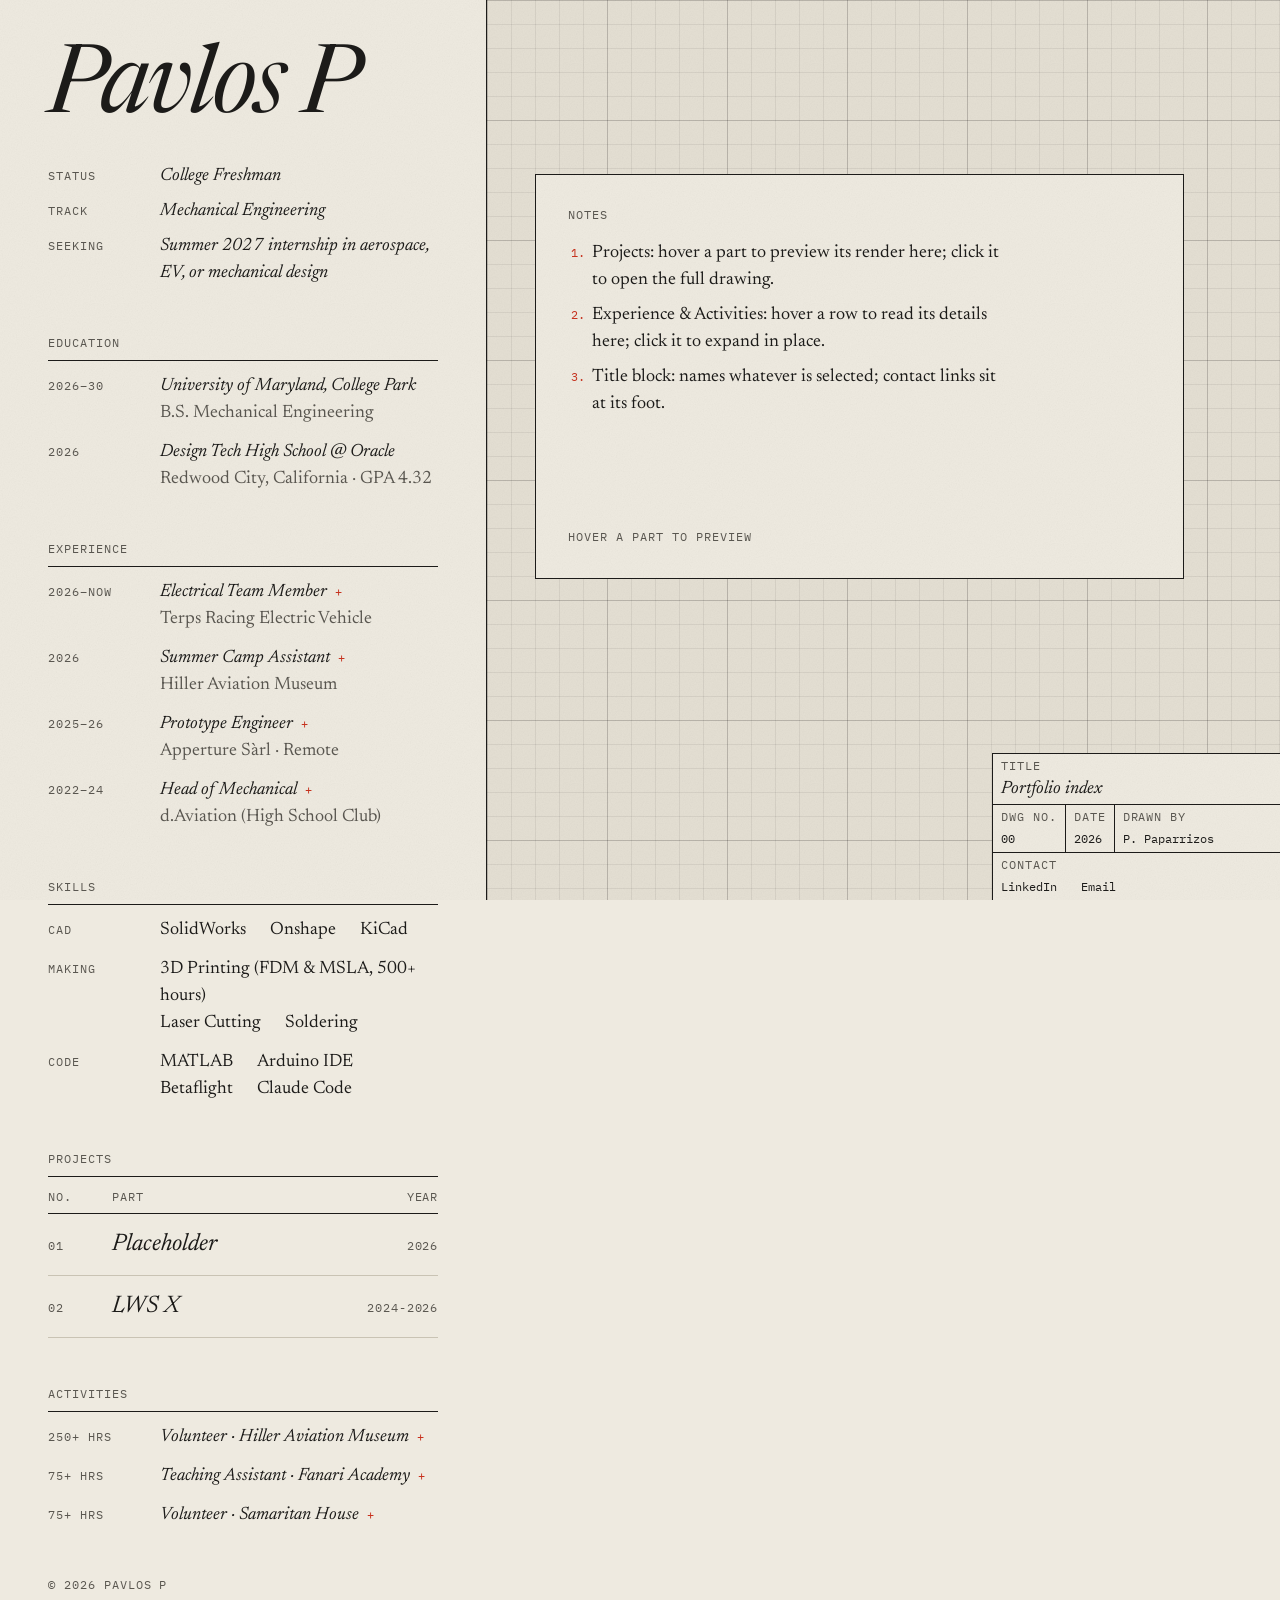
==== commit 27495f06: "New Version" ====
--- a/index.html
+++ b/index.html
@@ -1,4 +1,4 @@
-<!DOCTYPE html>
+﻿<!DOCTYPE html>
 <html lang="en">
 <head>
     <meta charset="UTF-8">
@@ -135,7 +135,7 @@
             <p class="mono colophon">&copy; 2026 Pavlos P</p>
         </div>
 
-        <section class="panel" aria-label="Project preview">
+        <section class="panel grid-paper" aria-label="Project preview">
             <div class="panel-stage">
                 <div class="frame-wrap" id="frame-wrap">
                     <span class="dim dim-x" aria-hidden="true"><i class="dim-line"></i><span class="dim-label" id="dim-w"></span></span>
@@ -191,7 +191,12 @@
                 <div class="project-content">
                     <div class="frame project-frame" id="project-frame" hidden>
                         <video id="project-video" muted loop playsinline controls></video>
+                        <img id="project-image" alt="Velocity magnitude contour of the Generation X airframe" hidden>
                     </div>
+                    <section class="spec-sheet" id="project-specs" aria-labelledby="specs-head" hidden>
+                        <h3 class="mono section-head" id="specs-head"></h3>
+                        <div class="spec-groups"></div>
+                    </section>
                     <div class="prose" id="project-description-container"></div>
                 </div>
             </div>
--- a/style.css
+++ b/style.css
@@ -223,7 +223,10 @@
     display: flex;
     flex-direction: column;
     border-left: 1px solid var(--ink);
-    /* Drafting grid: minor lines every cell, major lines every 5 cells */
+}
+
+/* Drafting grid: minor lines every cell, major lines every 5 cells */
+.grid-paper {
     background-color: var(--paper-2);
     background-image:
         linear-gradient(var(--grid-major) 1px, transparent 1px),
@@ -478,6 +481,7 @@
 
 .project-frame { max-width: 960px; margin-bottom: var(--s-7); }
 .project-frame video { opacity: 1; }
+.project-frame img { position: absolute; inset: 0; width: 100%; height: 100%; object-fit: contain; }
 
 .prose { max-width: 62ch; }
 
@@ -488,6 +492,219 @@
     font-variant-caps: all-small-caps;
     letter-spacing: 0.04em;
 }
+
+/* ---------- Project spec sheet: title-block cells, rules from 1px gaps over ink ---------- */
+.spec-sheet { max-width: 960px; margin-bottom: var(--s-7); }
+
+.spec-groups {
+    display: flex;
+    flex-wrap: wrap;
+    gap: 1px;
+    padding: 1px;
+    background: var(--ink);
+}
+
+/* Growing cells always fill each row, so no ink shows through */
+.spec-group {
+    flex: 1 1 240px;
+    padding: var(--s-3) var(--s-4) var(--s-4);
+    background: var(--paper);
+}
+
+.spec-group-head { margin: 0 0 var(--s-2); color: var(--accent); }
+
+.spec-rows {
+    display: grid;
+    grid-template-columns: auto 1fr;
+    gap: var(--s-1) var(--s-4);
+    align-items: baseline;
+    margin: 0;
+}
+
+.spec-rows dt { color: var(--ink-2); }
+
+/* Labels with symbols and units (ρ, μ, Cl, m/s) must keep their case */
+.spec-rows dt,
+.re-input > span,
+.re-values dt { text-transform: none; }
+
+/* Mono without uppercase so units (mm, mAh, Wh) stay correct */
+.spec-rows dd,
+.legend-data,
+.re-input output,
+.re-values dd {
+    margin: 0;
+    font-family: var(--mono);
+    font-size: var(--t-12);
+    letter-spacing: 0.02em;
+}
+
+.spec-rows dd { text-align: right; }
+
+/* ---------- Project figures ---------- */
+.fig { margin: var(--s-6) 0 var(--s-7); }
+.fig-plate { border: 1px solid var(--ink); padding: var(--s-5); }
+.fig figcaption { margin-top: var(--s-2); color: var(--ink-2); }
+
+/* Airfoil overlay (SVG units are millimetres) */
+.af-plot { display: block; width: 100%; height: auto; overflow: visible; }
+.af-plot path { fill: none; stroke-width: 0.45; stroke-linejoin: round; }
+.af-curr { stroke: var(--accent); }
+.af-prev { stroke: var(--ink-2); stroke-dasharray: 1.6 1; }
+.af-chord { stroke: var(--rule); stroke-width: 0.25; stroke-dasharray: 1 1; }
+.af-tick { stroke: var(--ink); stroke-width: 0.2; }
+
+.af-scale {
+    display: flex;
+    justify-content: space-between;
+    margin-top: var(--s-1);
+    color: var(--ink-2);
+}
+
+.fig-legend {
+    display: grid;
+    gap: var(--s-2);
+    margin: var(--s-5) 0 0;
+    padding: 0;
+    list-style: none;
+}
+
+.fig-legend li {
+    display: flex;
+    flex-wrap: wrap;
+    align-items: baseline;
+    gap: 0 var(--s-3);
+}
+
+.swatch {
+    width: var(--s-5);
+    align-self: center;
+    border-top: 2px solid var(--accent);
+}
+
+.swatch-dash { border-top: 2px dashed var(--ink-2); }
+.legend-name { font-style: italic; }
+.legend-data { color: var(--ink-2); }
+
+/* Section polars: E205 is the graphite baseline (dashed), FX 60-100 the red current design */
+/* Plain paper: the drafting grid would compete with the chart gridlines */
+.fig-plate.polars { background: var(--paper); }
+
+.fig-legend-row { display: flex; flex-wrap: wrap; gap: var(--s-2) var(--s-6); margin: 0 0 var(--s-4); }
+
+.polar-charts { display: grid; gap: var(--s-6); }
+
+.polar-title { margin: 0 0 var(--s-2); color: var(--ink-2); text-transform: none; }
+
+.polar-plot { position: relative; }
+
+.polar-svg {
+    display: block;
+    width: 100%;
+    overflow: visible;
+    touch-action: pan-y;
+    font-family: var(--mono);
+    font-size: var(--t-12);
+}
+
+.polar-grid { stroke: var(--rule); stroke-width: 1; }
+.polar-zero,
+.polar-axis { stroke: var(--ink-2); stroke-width: 1; }
+.polar-tick { fill: var(--ink-2); }
+.polar-label { fill: var(--ink); }
+
+.polar-line { fill: none; stroke-width: 2; stroke-linejoin: round; stroke-linecap: round; }
+.polar-line.polar-curr { stroke: var(--accent); }
+.polar-line.polar-prev { stroke: var(--ink-2); stroke-dasharray: 6 4; }
+
+.polar-cross { stroke: var(--ink-2); stroke-width: 1; stroke-dasharray: 2 3; }
+.polar-hover circle { stroke: var(--paper); stroke-width: 2; }
+.polar-hover .polar-curr { fill: var(--accent); }
+.polar-hover .polar-prev { fill: var(--ink-2); }
+.polar-hit { fill: transparent; pointer-events: all; cursor: crosshair; }
+
+.polar-tip {
+    position: absolute;
+    z-index: 1;
+    max-width: 260px;
+    padding: var(--s-2) var(--s-3);
+    border: 1px solid var(--ink);
+    background: var(--paper);
+    font-family: var(--mono);
+    font-size: var(--t-12);
+    line-height: 1.5;
+    pointer-events: none;
+}
+
+.polar-tip p { margin: 0; }
+.polar-tip p + p { margin-top: var(--s-1); }
+.polar-tip-name { display: block; font-family: var(--serif); font-size: var(--t-18); font-style: italic; }
+
+.polar-table {
+    width: 100%;
+    margin-top: var(--s-6);
+    border-collapse: collapse;
+    font-family: var(--mono);
+    font-size: var(--t-12);
+}
+
+.polar-table th,
+.polar-table td { padding: var(--s-2) var(--s-2) var(--s-2) 0; text-align: left; border-bottom: 1px solid var(--rule); }
+.polar-table thead th { color: var(--ink-2); font-weight: 400; border-bottom-color: var(--ink); }
+.polar-table tbody th { font-family: var(--serif); font-size: var(--t-18); font-style: italic; font-weight: 400; }
+.polar-at { color: var(--ink-2); }
+
+/* Reynolds calculator */
+.re-eq {
+    margin: 0 0 var(--s-5);
+    font-size: var(--t-24);
+    text-align: center;
+}
+
+.frac {
+    display: inline-flex;
+    flex-direction: column;
+    vertical-align: middle;
+    text-align: center;
+    line-height: 1.3;
+}
+
+.frac > span { padding: 0 var(--s-1); }
+.frac > span + span { border-top: 1px solid currentColor; }
+
+.re-inputs { display: grid; gap: var(--s-3); margin-bottom: var(--s-5); }
+
+.re-input {
+    display: grid;
+    grid-template-columns: 8.5em 1fr 5.5em;
+    align-items: center;
+    gap: var(--s-3);
+}
+
+.re-input > span { color: var(--ink-2); }
+.re-input input { width: 100%; margin: 0; accent-color: var(--accent); }
+.re-input output { text-align: right; }
+
+.re-values {
+    display: flex;
+    flex-wrap: wrap;
+    gap: 1px;
+    margin: 0;
+    padding: 1px;
+    background: var(--ink);
+}
+
+.re-values > div {
+    flex: 1 1 120px;
+    display: flex;
+    flex-direction: column;
+    gap: var(--s-1);
+    padding: var(--s-2) var(--s-3);
+    background: var(--paper);
+}
+
+.re-values dt { color: var(--ink-2); }
+.re-total dd { font-size: var(--t-18); color: var(--accent); }
 
 /* ---------- Narrow screens: panel stacks under the index ---------- */
 @media (max-width: 860px) {
@@ -514,6 +731,10 @@
     .project-title { padding: var(--s-7) 0 var(--s-6); }
     .project-grid { grid-template-columns: 1fr; gap: var(--s-6); }
     .spec { position: static; }
+
+    .fig-plate { padding: var(--s-4); }
+    .re-input { grid-template-columns: 1fr auto; gap: var(--s-1) var(--s-3); }
+    .re-input input { grid-column: 1 / -1; grid-row: 2; }
 }
 
 @media (prefers-reduced-motion: reduce) {
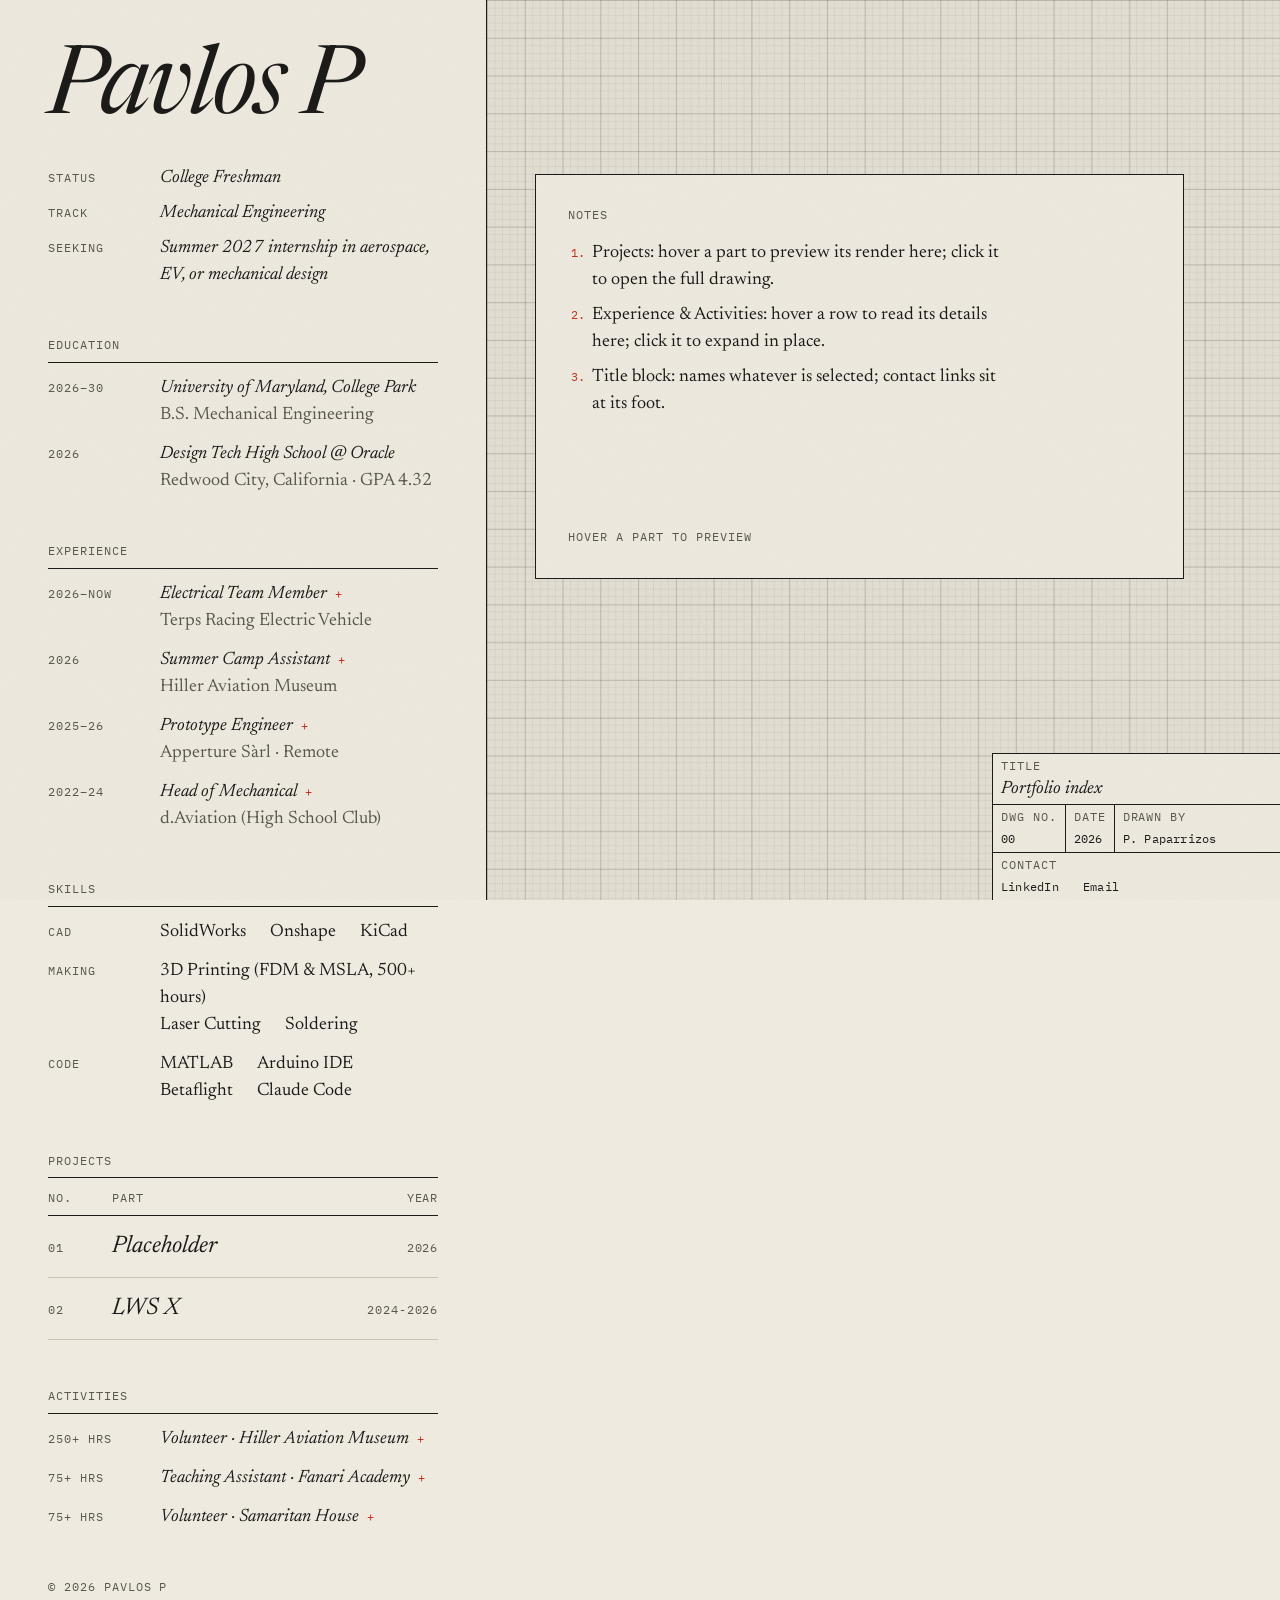
==== commit 27571e8f: "1" ====
--- a/index.html
+++ b/index.html
@@ -13,8 +13,8 @@
     <div id="home-view" class="sheet">
         <div class="sheet-left">
             <header class="intro">
-                <h1 class="name">Pavlos P</h1>
-                <dl class="bio">
+                <h1 class="title title-display name">Pavlos P</h1>
+                <dl class="kv bio">
                     <dt class="mono">Status</dt><dd>College Freshman</dd>
                     <dt class="mono">Track</dt><dd>Mechanical Engineering</dd>
                     <dt class="mono">Seeking</dt><dd>Summer 2027 internship in aerospace, EV, or mechanical design</dd>
@@ -22,117 +22,141 @@
             </header>
 
             <section aria-labelledby="education-head">
-                <h2 class="mono section-head" id="education-head">Education</h2>
-                <dl class="rows">
-                    <dt class="mono">2026&ndash;30</dt>
-                    <dd>
-                        <span class="entry-title">University of Maryland, College Park</span>
-                        <span class="entry-meta">B.S. Mechanical Engineering</span>
-                    </dd>
-                    <dt class="mono">2026</dt>
-                    <dd>
-                        <span class="entry-title">Design Tech High School @ Oracle</span>
-                        <span class="entry-meta">Redwood City, California &middot; GPA 4.32</span>
-                    </dd>
-                </dl>
-            </section>
-
-            <!-- Entries: one-line summary; the body previews in the panel on hover and expands inline on click -->
+                <h2 class="mono muted section-head" id="education-head">Education</h2>
+                <dl class="kv rows">
+                    <div>
+                        <dt class="mono">2026&ndash;30</dt>
+                        <dd>
+                            <span class="title entry-title">University of Maryland, College Park</span>
+                            <span class="muted entry-meta">B.S. Mechanical Engineering</span>
+                        </dd>
+                    </div>
+                    <div>
+                        <dt class="mono">2026</dt>
+                        <dd>
+                            <span class="title entry-title">Design Tech High School @ Oracle</span>
+                            <span class="muted entry-meta">Redwood City, California &middot; GPA 4.32</span>
+                        </dd>
+                    </div>
+                </dl>
+            </section>
+
+            <!-- Entries: one-line summary; hovering anywhere on the row previews the body in the panel, clicking the title expands it inline -->
             <section aria-labelledby="experience-head">
-                <h2 class="mono section-head" id="experience-head">Experience</h2>
-                <dl class="rows">
-                    <dt class="mono">2026&ndash;Now</dt>
-                    <dd>
-                        <details class="entry">
-                            <summary><span class="entry-title">Electrical Team Member</span><span class="entry-meta">Terps Racing Electric Vehicle</span></summary>
-                            <ul class="entry-points">
-                                <li>Designing a SolidWorks enclosure for a 4S LFP battery pack powering the low-voltage circuitry</li>
-                                <li>Redesigning HV battery charger to cut required outlets from 3 to 1 and add Raspberry Pi data logging</li>
-                            </ul>
-                        </details>
-                    </dd>
-                    <dt class="mono">2026</dt>
-                    <dd>
-                        <details class="entry">
-                            <summary><span class="entry-title">Summer Camp Assistant</span><span class="entry-meta">Hiller Aviation Museum</span></summary>
-                            <ul class="entry-points">
-                                <li>Ran activities for 20+ campers and assisted instructors in STEM-focused aviation programs</li>
-                            </ul>
-                        </details>
-                    </dd>
-                    <dt class="mono">2025&ndash;26</dt>
-                    <dd>
-                        <details class="entry">
-                            <summary><span class="entry-title">Prototype Engineer</span><span class="entry-meta">Apperture S&agrave;rl &middot; Remote</span></summary>
-                            <ul class="entry-points">
-                                <li>Rebuilt 10+ legacy Rhino models of wearable products as parametric, editable Onshape CAD</li>
-                                <li>Designed toleranced functional parts (bezels, strap clips) for FDM/MSLA printing</li>
-                                <li>Ran MSLA production for 50+ batches end to end, from slicing to inspection</li>
-                                <li>Diagnosed and replaced cracked FEP films to minimize downtime</li>
-                            </ul>
-                        </details>
-                    </dd>
-                    <dt class="mono">2022&ndash;24</dt>
-                    <dd>
-                        <details class="entry">
-                            <summary><span class="entry-title">Head of Mechanical</span><span class="entry-meta">d.Aviation (High School Club)</span></summary>
-                            <ul class="entry-points">
-                                <li>Designed a servo-actuated tennis ball intake and release mechanism; placed 3rd of 12 teams at the 2023 STEM-ED Aero Robotics Competition</li>
-                                <li>Led and trained a 5-person mechanical team; handled field repairs and firmware debugging at competition</li>
-                            </ul>
-                        </details>
-                    </dd>
+                <h2 class="mono muted section-head" id="experience-head">Experience</h2>
+                <dl class="kv rows">
+                    <div>
+                        <dt class="mono">2026&ndash;Now</dt>
+                        <dd>
+                            <details class="entry">
+                                <summary><span class="title link entry-title">Electrical Team Member</span><span class="muted entry-meta">Terps Racing Electric Vehicle</span></summary>
+                                <ul class="entry-points">
+                                    <li>Designing a SolidWorks enclosure for a 4S LFP battery pack powering the low-voltage circuitry</li>
+                                    <li>Redesigning HV battery charger to cut required outlets from 3 to 1 and add Raspberry Pi data logging</li>
+                                </ul>
+                            </details>
+                        </dd>
+                    </div>
+                    <div>
+                        <dt class="mono">2026</dt>
+                        <dd>
+                            <details class="entry">
+                                <summary><span class="title link entry-title">Summer Camp Assistant</span><span class="muted entry-meta">Hiller Aviation Museum</span></summary>
+                                <ul class="entry-points">
+                                    <li>Ran activities for 20+ campers and assisted instructors in STEM-focused aviation programs</li>
+                                </ul>
+                            </details>
+                        </dd>
+                    </div>
+                    <div>
+                        <dt class="mono">2025&ndash;26</dt>
+                        <dd>
+                            <details class="entry">
+                                <summary><span class="title link entry-title">Prototype Engineer</span><span class="muted entry-meta">Apperture S&agrave;rl &middot; Remote</span></summary>
+                                <ul class="entry-points">
+                                    <li>Rebuilt 10+ legacy Rhino models of wearable products as parametric, editable Onshape CAD</li>
+                                    <li>Designed toleranced functional parts (bezels, strap clips) for FDM/MSLA printing</li>
+                                    <li>Ran MSLA production for 50+ batches end to end, from slicing to inspection</li>
+                                    <li>Diagnosed and replaced cracked FEP films to minimize downtime</li>
+                                </ul>
+                            </details>
+                        </dd>
+                    </div>
+                    <div>
+                        <dt class="mono">2022&ndash;24</dt>
+                        <dd>
+                            <details class="entry">
+                                <summary><span class="title link entry-title">Head of Mechanical</span><span class="muted entry-meta">d.Aviation (High School Club)</span></summary>
+                                <ul class="entry-points">
+                                    <li>Designed a servo-actuated tennis ball intake and release mechanism; placed 3rd of 12 teams at the 2023 STEM-ED Aero Robotics Competition</li>
+                                    <li>Led and trained a 5-person mechanical team; handled field repairs and firmware debugging at competition</li>
+                                </ul>
+                            </details>
+                        </dd>
+                    </div>
                 </dl>
             </section>
 
             <section aria-labelledby="skills-head">
-                <h2 class="mono section-head" id="skills-head">Skills</h2>
-                <dl class="rows">
-                    <dt class="mono">CAD</dt>
-                    <dd><ul class="tags"><li class="tag">SolidWorks</li><li class="tag">Onshape</li><li class="tag">KiCad</li></ul></dd>
-                    <dt class="mono">Making</dt>
-                    <dd><ul class="tags"><li class="tag">3D Printing (FDM &amp; MSLA, 500+ hours)</li><li class="tag">Laser Cutting</li><li class="tag">Soldering</li></ul></dd>
-                    <dt class="mono">Code</dt>
-                    <dd><ul class="tags"><li class="tag">MATLAB</li><li class="tag">Arduino IDE</li><li class="tag">Betaflight</li><li class="tag">Claude Code</li></ul></dd>
+                <h2 class="mono muted section-head" id="skills-head">Skills</h2>
+                <dl class="kv rows">
+                    <div>
+                        <dt class="mono">CAD</dt>
+                        <dd><ul class="tags"><li>SolidWorks</li><li>Onshape</li><li>KiCad</li></ul></dd>
+                    </div>
+                    <div>
+                        <dt class="mono">Making</dt>
+                        <dd><ul class="tags"><li>3D Printing (FDM &amp; MSLA, 500+ hours)</li><li>Laser Cutting</li><li>Soldering</li></ul></dd>
+                    </div>
+                    <div>
+                        <dt class="mono">Code</dt>
+                        <dd><ul class="tags"><li>MATLAB</li><li>Arduino IDE</li><li>Betaflight</li><li>Claude Code</li></ul></dd>
+                    </div>
                 </dl>
             </section>
 
             <main class="index" aria-labelledby="projects-head">
-                <h2 class="mono section-head" id="projects-head">Projects</h2>
-                <div class="index-head mono" aria-hidden="true">
+                <h2 class="mono muted section-head" id="projects-head">Projects</h2>
+                <div class="mono muted index-head" aria-hidden="true">
                     <span>No.</span><span>Part</span><span>Year</span>
                 </div>
                 <ol class="index-list" id="project-links-container"></ol>
             </main>
 
             <section aria-labelledby="activities-head">
-                <h2 class="mono section-head" id="activities-head">Activities</h2>
-                <dl class="rows">
-                    <dt class="mono">250+ hrs</dt>
-                    <dd>
-                        <details class="entry">
-                            <summary><span class="entry-title">Volunteer &middot; Hiller Aviation Museum</span></summary>
-                            <span class="entry-desc">Volunteered with Hiller Aviation Museum's summer camp program, supporting inventory management and volunteer systems while setting up activities, maintaining organized workspaces, and helping keep campers engaged and learning.</span>
-                        </details>
-                    </dd>
-                    <dt class="mono">75+ hrs</dt>
-                    <dd>
-                        <details class="entry">
-                            <summary><span class="entry-title">Teaching Assistant &middot; Fanari Academy</span></summary>
-                            <span class="entry-desc">Served as a Teaching Assistant at Fanari Academy, supporting classroom instruction and helping students with coursework and learning activities.</span>
-                        </details>
-                    </dd>
-                    <dt class="mono">75+ hrs</dt>
-                    <dd>
-                        <details class="entry">
-                            <summary><span class="entry-title">Volunteer &middot; Samaritan House</span></summary>
-                            <span class="entry-desc">Supported daily operations at Samaritan House, assisting with food delivery, meal preparation, supermarket stocking, and direct food distribution to families facing food insecurity.</span>
-                        </details>
-                    </dd>
-                </dl>
-            </section>
-
-            <p class="mono colophon">&copy; 2026 Pavlos P</p>
+                <h2 class="mono muted section-head" id="activities-head">Activities</h2>
+                <dl class="kv rows">
+                    <div>
+                        <dt class="mono">250+ hrs</dt>
+                        <dd>
+                            <details class="entry">
+                                <summary><span class="title link entry-title">Volunteer &middot; Hiller Aviation Museum</span></summary>
+                                <span class="muted entry-desc">Volunteered with Hiller Aviation Museum's summer camp program, supporting inventory management and volunteer systems while setting up activities, maintaining organized workspaces, and helping keep campers engaged and learning.</span>
+                            </details>
+                        </dd>
+                    </div>
+                    <div>
+                        <dt class="mono">75+ hrs</dt>
+                        <dd>
+                            <details class="entry">
+                                <summary><span class="title link entry-title">Teaching Assistant &middot; Fanari Academy</span></summary>
+                                <span class="muted entry-desc">Served as a Teaching Assistant at Fanari Academy, supporting classroom instruction and helping students with coursework and learning activities.</span>
+                            </details>
+                        </dd>
+                    </div>
+                    <div>
+                        <dt class="mono">75+ hrs</dt>
+                        <dd>
+                            <details class="entry">
+                                <summary><span class="title link entry-title">Volunteer &middot; Samaritan House</span></summary>
+                                <span class="muted entry-desc">Supported daily operations at Samaritan House, assisting with food delivery, meal preparation, supermarket stocking, and direct food distribution to families facing food insecurity.</span>
+                            </details>
+                        </dd>
+                    </div>
+                </dl>
+            </section>
+
+            <p class="mono muted colophon">&copy; 2026 Pavlos P</p>
         </div>
 
         <section class="panel grid-paper" aria-label="Project preview">
@@ -142,51 +166,51 @@
                     <span class="dim dim-y" aria-hidden="true"><i class="dim-line"></i><span class="dim-label" id="dim-h"></span></span>
                     <div class="frame" id="frame">
                         <div class="frame-note">
-                            <p class="mono frame-label">Notes</p>
+                            <p class="mono muted frame-label">Notes</p>
                             <ol class="notes">
                                 <li>Projects: hover a part to preview its render here; click it to open the full drawing.</li>
                                 <li>Experience &amp; Activities: hover a row to read its details here; click it to expand in place.</li>
                                 <li>Title block: names whatever is selected; contact links sit at its foot.</li>
                             </ol>
-                            <p class="mono frame-caption" id="video-text"></p>
+                            <p class="mono muted frame-caption" id="video-text"></p>
                         </div>
                         <div class="frame-card" id="frame-card" hidden>
-                            <p class="mono frame-label" id="card-meta"></p>
-                            <p class="card-title" id="card-title"></p>
+                            <p class="mono muted frame-label" id="card-meta"></p>
+                            <p class="title title-lg card-title" id="card-title"></p>
                             <div class="card-body" id="card-body"></div>
-                            <p class="mono frame-caption" id="card-caption"></p>
+                            <p class="mono muted frame-caption" id="card-caption"></p>
                         </div>
                         <video id="featured-video" muted loop playsinline></video>
                     </div>
                 </div>
             </div>
 
-            <div class="title-block">
+            <div class="cells title-block">
                 <div class="tb-cell tb-wide">
-                    <span class="mono tb-label">Title</span>
-                    <span class="tb-title" id="tb-title" aria-live="polite">Portfolio index</span>
-                </div>
-                <div class="tb-cell"><span class="mono tb-label">Dwg no.</span><span class="tb-value" id="tb-no">00</span></div>
-                <div class="tb-cell"><span class="mono tb-label">Date</span><span class="tb-value" id="tb-date">2026</span></div>
-                <div class="tb-cell"><span class="mono tb-label">Drawn by</span><span class="tb-value">P. Paparrizos</span></div>
-                <div class="tb-cell tb-wide"><span class="mono tb-label">Contact</span><span class="tb-value contact-links"></span></div>
+                    <span class="mono muted">Title</span>
+                    <span class="title tb-title" id="tb-title" aria-live="polite">Portfolio index</span>
+                </div>
+                <div class="tb-cell"><span class="mono muted">Dwg no.</span><span class="mono-data tb-value" id="tb-no">00</span></div>
+                <div class="tb-cell"><span class="mono muted">Date</span><span class="mono-data tb-value" id="tb-date">2026</span></div>
+                <div class="tb-cell"><span class="mono muted">Drawn by</span><span class="mono-data tb-value">P. Paparrizos</span></div>
+                <div class="tb-cell tb-wide"><span class="mono muted">Contact</span><span class="mono-data tb-value contact-links"></span></div>
             </div>
         </section>
     </div>
 
     <div id="project-view" class="project" hidden>
         <header class="project-bar mono">
-            <a href="#" class="back">&larr; Index</a>
+            <a href="#" class="link">&larr; Index</a>
             <span>Pavlos P &middot; Dwg <span id="project-no">00</span></span>
         </header>
 
         <main>
-            <h2 class="project-title" id="project-title">Project Title</h2>
+            <h2 class="title title-display project-title" id="project-title">Project Title</h2>
             <div class="project-grid">
                 <dl class="spec mono">
-                    <dt>Dwg no.</dt><dd id="spec-no"></dd>
-                    <dt>Date</dt><dd id="spec-date"></dd>
-                    <dt>Render</dt><dd id="spec-render"></dd>
+                    <div><dt class="muted">Dwg no.</dt><dd id="spec-no"></dd></div>
+                    <div><dt class="muted">Date</dt><dd id="spec-date"></dd></div>
+                    <div><dt class="muted">Render</dt><dd id="spec-render"></dd></div>
                 </dl>
                 <div class="project-content">
                     <div class="frame project-frame" id="project-frame" hidden>
@@ -194,15 +218,15 @@
                         <img id="project-image" alt="Velocity magnitude contour of the Generation X airframe" hidden>
                     </div>
                     <section class="spec-sheet" id="project-specs" aria-labelledby="specs-head" hidden>
-                        <h3 class="mono section-head" id="specs-head"></h3>
-                        <div class="spec-groups"></div>
+                        <h3 class="mono muted section-head" id="specs-head"></h3>
+                        <div class="cells spec-groups"></div>
                     </section>
                     <div class="prose" id="project-description-container"></div>
                 </div>
             </div>
         </main>
 
-        <footer class="project-foot mono">
+        <footer class="project-foot mono muted">
             <span>&copy; 2026 Pavlos P</span>
             <span class="contact-links"></span>
         </footer>
--- a/style.css
+++ b/style.css
@@ -5,7 +5,7 @@
     --ink: #1C1B19;
     --ink-2: #5A5750;
     --rule: #C9C3B4;
-    --grid-minor: rgba(28, 27, 25, 0.07);
+    --grid-minor: rgba(28, 27, 25, 0.05);
     --grid-major: rgba(28, 27, 25, 0.16);
     --accent: #C8321E;
 
@@ -27,6 +27,12 @@
     --s-7: 48px;
     --s-8: 96px;
 
+    --line: 1px solid var(--ink);
+    --line-soft: 1px solid var(--rule);
+    --article: 960px;
+
+    --dur: 150ms;
+    --dur-slow: 250ms;
     --ease: cubic-bezier(0.2, 0.7, 0.2, 1);
 }
 
@@ -67,6 +73,12 @@
     border-radius: 2px;
 }
 
+summary { list-style: none; cursor: pointer; }
+summary::-webkit-details-marker { display: none; }
+
+/* ---------- Primitives: every component composes these ---------- */
+
+/* Text voices: mono labels (uppercase), mono data (case kept for units like mm, mAh, ρ), serif titles */
 .mono {
     font-family: var(--mono);
     font-size: var(--t-12);
@@ -76,58 +88,114 @@
     line-height: 1.4;
 }
 
+.mono-data {
+    font-family: var(--mono);
+    font-size: var(--t-12);
+    letter-spacing: 0.02em;
+}
+
+.muted { color: var(--ink-2); }
+
+.title {
+    font-family: var(--serif);
+    font-size: var(--t-18);
+    font-style: italic;
+    font-weight: 400;
+}
+
+.title-md { font-size: var(--t-24); line-height: 1.2; }
+.title-lg { font-size: var(--t-40); line-height: 1; letter-spacing: -0.02em; }
+.title-display { font-size: var(--t-display); line-height: 0.9; letter-spacing: -0.03em; }
+
+/* Bold upright serif: section headings inside an article */
+.subhead {
+    font-family: var(--serif);
+    font-size: var(--t-24);
+    font-weight: 600;
+    line-height: 1.2;
+    letter-spacing: -0.01em;
+}
+
+/* Hover underline in red pencil; on a link itself or a title inside a clickable row */
+.link {
+    text-decoration: underline transparent;
+    text-decoration-thickness: 0.08em;
+    text-underline-offset: 0.25em;
+    transition: text-decoration-color var(--dur) var(--ease);
+}
+
+.link:is(:hover, :focus-visible),
+:is(a, summary):is(:hover, :focus-visible) > .link { text-decoration-color: var(--accent); }
+
+/* Label/value list; optional <div> rows span both columns via subgrid */
+.kv {
+    display: grid;
+    grid-template-columns: var(--kv-label, var(--s-8)) 1fr;
+    gap: var(--kv-gap, var(--s-2)) var(--s-4);
+    align-items: baseline;
+    margin: 0;
+}
+
+.kv > div {
+    grid-column: 1 / -1;
+    display: grid;
+    grid-template-columns: subgrid;
+    align-items: baseline;
+}
+
+.kv dt { color: var(--ink-2); }
+.kv dd { margin: 0; }
+
+/* Ruled cells: the 1px gaps over an ink background draw the internal rules */
+.cells {
+    gap: 1px;
+    padding: 1px;
+    background: var(--ink);
+}
+
+.cells > * { background: var(--paper); }
+
+/* Drafting grid in CSS centimetres (nominal: 1cm = 37.8px at 96dpi): major every 1cm, minor every 2mm */
+.grid-paper {
+    background-color: var(--paper-2);
+    background-image:
+        linear-gradient(var(--grid-major) 1px, transparent 1px),
+        linear-gradient(90deg, var(--grid-major) 1px, transparent 1px),
+        linear-gradient(var(--grid-minor) 1px, transparent 1px),
+        linear-gradient(90deg, var(--grid-minor) 1px, transparent 1px);
+    background-size: 1cm 1cm, 1cm 1cm, 2mm 2mm, 2mm 2mm;
+}
+
+.section-head {
+    margin: 0 0 var(--s-3);
+    padding-bottom: var(--s-2);
+    border-bottom: var(--line);
+}
+
 /* ---------- Home: left column ---------- */
 .sheet-left {
     width: 38%;
     min-height: 100vh;
-    padding: var(--s-7) var(--s-7) var(--s-7);
+    padding: var(--s-7);
     display: flex;
     flex-direction: column;
     gap: var(--s-7);
 }
 
-.name {
-    margin: 0;
-    font-size: var(--t-display);
-    font-style: italic;
-    font-weight: 400;
-    line-height: 0.88;
-    letter-spacing: -0.03em;
-}
-
-.bio {
-    display: grid;
-    grid-template-columns: var(--s-8) 1fr;
-    gap: var(--s-2) var(--s-4);
-    align-items: baseline;
-    margin: var(--s-6) 0 0;
-}
-
-.bio dt { color: var(--ink-2); }
-.bio dd { margin: 0; font-style: italic; }
-
-/* Resume sections share one heading and one label/value row grid */
-summary { list-style: none; cursor: pointer; }
-summary::-webkit-details-marker { display: none; }
-
-.section-head {
-    margin: 0 0 var(--s-3);
-    padding-bottom: var(--s-2);
-    border-bottom: 1px solid var(--ink);
-    color: var(--ink-2);
-}
-
-/* Entry rows: one-line summary, body previews in the panel and expands on click (+ closed, − open) */
-.entry > summary .entry-title {
-    text-decoration: underline 1px transparent;
-    text-underline-offset: var(--s-1);
-    transition: text-decoration-color 150ms var(--ease);
-}
-
-.entry > summary:hover .entry-title,
-.entry > summary:focus-visible .entry-title { text-decoration-color: var(--accent); }
-
-/* inline-block keeps the title's underline off the marker */
+.name { margin: 0; }
+
+.bio { margin: var(--s-6) 0 0; }
+.bio dd { font-style: italic; }
+
+/* Resume rows: spacing lives inside each row so hover targets touch, with no dead gap between entries */
+.rows { row-gap: 0; }
+.rows > div + div { padding-top: var(--s-3); }
+
+.entry-title,
+.entry-meta { display: block; }
+.entry-desc { display: block; margin-top: var(--s-1); }
+
+/* Entry marker (+ closed, − open); inline-block keeps the title's underline off it */
 .entry > summary .entry-title::after {
     content: "+";
     display: inline-block;
@@ -140,21 +208,6 @@
 
 .entry[open] > summary .entry-title::after { content: "\2212"; }
 
-.rows {
-    display: grid;
-    grid-template-columns: var(--s-8) 1fr;
-    gap: var(--s-3) var(--s-4);
-    align-items: baseline;
-    margin: 0;
-}
-
-.rows dt { color: var(--ink-2); }
-.rows dd { margin: 0; }
-
-.entry-title { display: block; font-style: italic; }
-.entry-meta { display: block; color: var(--ink-2); }
-.entry-desc { display: block; margin-top: var(--s-1); color: var(--ink-2); }
-
 .entry-points {
     margin: var(--s-1) 0 0;
     padding-left: var(--s-5);
@@ -180,38 +233,16 @@
     align-items: baseline;
 }
 
-.index-head {
-    padding-bottom: var(--s-2);
-    border-bottom: 1px solid var(--ink);
-    color: var(--ink-2);
-}
+.index-head { padding-bottom: var(--s-2); border-bottom: var(--line); }
 
 .index-list { list-style: none; margin: 0; padding: 0; }
 
-.part {
-    padding: var(--s-4) 0;
-    border-bottom: 1px solid var(--rule);
-}
-
-.part-no,
-.part-year { color: var(--ink-2); transition: color 150ms var(--ease); }
-
-.part-title {
-    font-size: var(--t-24);
-    font-style: italic;
-    line-height: 1.2;
-    text-decoration: underline 2px transparent;
-    text-underline-offset: 6px;
-    transition: text-decoration-color 200ms var(--ease);
-}
-
-.part:hover .part-no,
-.part:focus-visible .part-no { color: var(--accent); }
-
-.part:hover .part-title,
-.part:focus-visible .part-title { text-decoration-color: var(--accent); }
-
-.colophon { margin: auto 0 0; color: var(--ink-2); }
+.part { padding: var(--s-4) 0; border-bottom: var(--line-soft); }
+
+.part-no { transition: color var(--dur) var(--ease); }
+.part:is(:hover, :focus-visible) .part-no { color: var(--accent); }
+
+.colophon { margin: auto 0 0; }
 
 /* ---------- Home: preview panel ---------- */
 .panel {
@@ -222,22 +253,7 @@
     height: 100vh;
     display: flex;
     flex-direction: column;
-    border-left: 1px solid var(--ink);
-}
-
-/* Drafting grid: minor lines every cell, major lines every 5 cells */
-.grid-paper {
-    background-color: var(--paper-2);
-    background-image:
-        linear-gradient(var(--grid-major) 1px, transparent 1px),
-        linear-gradient(90deg, var(--grid-major) 1px, transparent 1px),
-        linear-gradient(var(--grid-minor) 1px, transparent 1px),
-        linear-gradient(90deg, var(--grid-minor) 1px, transparent 1px);
-    background-size:
-        calc(var(--s-5) * 5) calc(var(--s-5) * 5),
-        calc(var(--s-5) * 5) calc(var(--s-5) * 5),
-        var(--s-5) var(--s-5),
-        var(--s-5) var(--s-5);
+    border-left: var(--line);
 }
 
 .panel-stage {
@@ -259,7 +275,7 @@
     display: grid;
     place-items: center;
     overflow: hidden;
-    border: 1px solid var(--ink);
+    border: var(--line);
     background: var(--paper);
 }
 
@@ -270,12 +286,13 @@
     height: 100%;
     object-fit: cover;
     opacity: 0;
-    transition: opacity 250ms var(--ease);
+    transition: opacity var(--dur-slow) var(--ease);
 }
 
 .frame video.visible { opacity: 1; }
 
-.frame-caption { margin: 0; color: var(--ink-2); }
+.frame-label,
+.frame-caption { margin: 0; }
 
 /* Idle state: about notes. Preview state: video or spec card. */
 .frame-note,
@@ -288,10 +305,8 @@
     padding: var(--s-6);
 }
 
-.frame-note { transition: opacity 150ms var(--ease); }
+.frame-note { transition: opacity var(--dur) var(--ease); }
 .frame.has-preview .frame-note { opacity: 0; }
-
-.frame-label { margin: 0; color: var(--ink-2); }
 
 .notes {
     max-width: 44ch;
@@ -307,13 +322,7 @@
 .frame-note .frame-caption,
 .frame-card .frame-caption { margin-top: auto; }
 
-.card-title {
-    margin: 0;
-    font-size: var(--t-40);
-    font-style: italic;
-    line-height: 1;
-    letter-spacing: -0.02em;
-}
+.card-title { margin: 0; }
 
 .card-body { max-width: 52ch; }
 
@@ -332,7 +341,7 @@
     color: var(--accent);
     pointer-events: none;
     opacity: 0;
-    transition: opacity 150ms var(--ease);
+    transition: opacity var(--dur) var(--ease);
 }
 
 .dim-x { left: 0; right: 0; top: calc(-1 * var(--s-6)); height: var(--s-4); border-inline: 1px solid currentColor; }
@@ -341,7 +350,7 @@
 .dim-line {
     position: absolute;
     background: currentColor;
-    transition: transform 250ms var(--ease);
+    transition: transform var(--dur-slow) var(--ease);
 }
 
 .dim-x .dim-line { left: 0; right: 0; top: 50%; height: 1px; transform: scaleX(0); }
@@ -379,15 +388,13 @@
 .frame-wrap.is-active .dim { opacity: 1; }
 .frame-wrap.is-active .dim-line { transform: none; }
 
-/* Title block: internal rules come from the 1px gaps over an ink background */
+/* Title block: ruled cells, flush against the panel's own border */
 .title-block {
     align-self: flex-end;
     width: min(100%, 288px);
     display: grid;
     grid-template-columns: auto auto 1fr;
-    gap: 1px;
     padding: 1px 0 0 1px;
-    background: var(--ink);
 }
 
 .tb-cell {
@@ -395,42 +402,28 @@
     flex-direction: column;
     gap: var(--s-1);
     padding: var(--s-1) var(--s-2);
-    background: var(--paper);
     min-width: 0;
 }
 
 .tb-wide { grid-column: span 3; }
 
-.tb-label { color: var(--ink-2); }
-
-.tb-value {
-    font-family: var(--mono);
-    font-size: var(--t-12);
-    white-space: nowrap;
-}
-
-.tb-title {
-    font-size: var(--t-18);
-    font-style: italic;
-    line-height: 1.2;
-}
+.tb-value { white-space: nowrap; }
+
+.tb-title { line-height: 1.2; }
 
 .contact-links { display: flex; gap: var(--s-5); }
 
-.contact-links a {
-    text-decoration: underline 1px transparent;
-    text-underline-offset: var(--s-1);
-    transition: color 150ms var(--ease), text-decoration-color 150ms var(--ease);
-}
-
-.contact-links a:hover { color: var(--accent); text-decoration-color: var(--accent); }
-
-/* ---------- Project view ---------- */
+/* ---------- Project view: one centered article column ---------- */
 .project {
     min-height: 100vh;
     display: flex;
     flex-direction: column;
     padding: 0 var(--s-7);
+}
+
+.project > * {
+    width: min(100%, var(--article));
+    margin-inline: auto;
 }
 
 .project-bar,
@@ -441,51 +434,40 @@
     padding: var(--s-5) 0;
 }
 
-.project-bar { border-bottom: 1px solid var(--ink); }
-.project-foot { margin-top: auto; border-top: 1px solid var(--ink); color: var(--ink-2); }
+.project-bar { border-bottom: var(--line); }
+.project-foot { margin-top: auto; border-top: var(--line); }
 .project-foot .contact-links { color: var(--ink); }
-
-.back { transition: color 150ms var(--ease); }
-.back:hover { color: var(--accent); }
 
 .project-title {
     margin: 0;
     padding: var(--s-8) 0 var(--s-7);
-    border-bottom: 1px solid var(--rule);
-    font-size: var(--t-display);
-    font-style: italic;
-    font-weight: 400;
-    line-height: 0.9;
-    letter-spacing: -0.03em;
+    border-bottom: var(--line-soft);
 }
 
 .project-grid {
     display: grid;
-    grid-template-columns: 240px minmax(0, 1fr);
-    gap: var(--s-7);
+    gap: var(--s-6);
     padding: var(--s-7) 0 var(--s-8);
 }
 
 .spec {
-    position: sticky;
-    top: var(--s-5);
-    align-self: start;
-    display: grid;
-    grid-template-columns: auto 1fr;
-    gap: var(--s-2) var(--s-4);
+    display: flex;
+    flex-wrap: wrap;
+    gap: var(--s-2) var(--s-6);
     margin: 0;
 }
 
-.spec dt { color: var(--ink-2); }
+.spec > div { display: flex; gap: var(--s-2); }
 .spec dd { margin: 0; }
 
-.project-frame { max-width: 960px; margin-bottom: var(--s-7); }
+.project-frame { margin-bottom: var(--s-7); }
 .project-frame video { opacity: 1; }
 .project-frame img { position: absolute; inset: 0; width: 100%; height: 100%; object-fit: contain; }
 
-.prose { max-width: 62ch; }
+.prose { max-width: 62ch; margin-inline: auto; }
 
 .prose p { margin: 0 0 var(--s-5); line-height: 1.6; }
+.prose .subhead { margin: var(--s-7) 0 var(--s-3); }
 
 .prose strong {
     font-weight: 600;
@@ -493,58 +475,26 @@
     letter-spacing: 0.04em;
 }
 
-/* ---------- Project spec sheet: title-block cells, rules from 1px gaps over ink ---------- */
-.spec-sheet { max-width: 960px; margin-bottom: var(--s-7); }
-
-.spec-groups {
-    display: flex;
-    flex-wrap: wrap;
-    gap: 1px;
-    padding: 1px;
-    background: var(--ink);
-}
+/* ---------- Project spec sheet: title-block cells ---------- */
+.spec-sheet { margin-bottom: var(--s-7); }
+
+.spec-groups { display: flex; flex-wrap: wrap; }
 
 /* Growing cells always fill each row, so no ink shows through */
 .spec-group {
     flex: 1 1 240px;
     padding: var(--s-3) var(--s-4) var(--s-4);
-    background: var(--paper);
 }
 
 .spec-group-head { margin: 0 0 var(--s-2); color: var(--accent); }
 
-.spec-rows {
-    display: grid;
-    grid-template-columns: auto 1fr;
-    gap: var(--s-1) var(--s-4);
-    align-items: baseline;
-    margin: 0;
-}
-
-.spec-rows dt { color: var(--ink-2); }
-
-/* Labels with symbols and units (ρ, μ, Cl, m/s) must keep their case */
-.spec-rows dt,
-.re-input > span,
-.re-values dt { text-transform: none; }
-
-/* Mono without uppercase so units (mm, mAh, Wh) stay correct */
-.spec-rows dd,
-.legend-data,
-.re-input output,
-.re-values dd {
-    margin: 0;
-    font-family: var(--mono);
-    font-size: var(--t-12);
-    letter-spacing: 0.02em;
-}
-
+.spec-rows { --kv-label: auto; --kv-gap: var(--s-1); }
 .spec-rows dd { text-align: right; }
 
 /* ---------- Project figures ---------- */
 .fig { margin: var(--s-6) 0 var(--s-7); }
-.fig-plate { border: 1px solid var(--ink); padding: var(--s-5); }
-.fig figcaption { margin-top: var(--s-2); color: var(--ink-2); }
+.fig-plate { border: var(--line); padding: var(--s-5); }
+.fig figcaption { margin-top: var(--s-2); }
 
 /* Airfoil overlay (SVG units are millimetres) */
 .af-plot { display: block; width: 100%; height: auto; overflow: visible; }
@@ -558,7 +508,6 @@
     display: flex;
     justify-content: space-between;
     margin-top: var(--s-1);
-    color: var(--ink-2);
 }
 
 .fig-legend {
@@ -583,8 +532,6 @@
 }
 
 .swatch-dash { border-top: 2px dashed var(--ink-2); }
-.legend-name { font-style: italic; }
-.legend-data { color: var(--ink-2); }
 
 /* Section polars: E205 is the graphite baseline (dashed), FX 60-100 the red current design */
 /* Plain paper: the drafting grid would compete with the chart gridlines */
@@ -594,7 +541,7 @@
 
 .polar-charts { display: grid; gap: var(--s-6); }
 
-.polar-title { margin: 0 0 var(--s-2); color: var(--ink-2); text-transform: none; }
+.polar-title { margin: 0 0 var(--s-2); }
 
 .polar-plot { position: relative; }
 
@@ -628,31 +575,25 @@
     z-index: 1;
     max-width: 260px;
     padding: var(--s-2) var(--s-3);
-    border: 1px solid var(--ink);
+    border: var(--line);
     background: var(--paper);
-    font-family: var(--mono);
-    font-size: var(--t-12);
     line-height: 1.5;
     pointer-events: none;
 }
 
 .polar-tip p { margin: 0; }
 .polar-tip p + p { margin-top: var(--s-1); }
-.polar-tip-name { display: block; font-family: var(--serif); font-size: var(--t-18); font-style: italic; }
+.polar-tip-name { display: block; }
 
 .polar-table {
     width: 100%;
     margin-top: var(--s-6);
     border-collapse: collapse;
-    font-family: var(--mono);
-    font-size: var(--t-12);
 }
 
 .polar-table th,
-.polar-table td { padding: var(--s-2) var(--s-2) var(--s-2) 0; text-align: left; border-bottom: 1px solid var(--rule); }
-.polar-table thead th { color: var(--ink-2); font-weight: 400; border-bottom-color: var(--ink); }
-.polar-table tbody th { font-family: var(--serif); font-size: var(--t-18); font-style: italic; font-weight: 400; }
-.polar-at { color: var(--ink-2); }
+.polar-table td { padding: var(--s-2) var(--s-2) var(--s-2) 0; text-align: left; border-bottom: var(--line-soft); }
+.polar-table thead th { font-weight: 400; border-bottom: var(--line); }
 
 /* Reynolds calculator */
 .re-eq {
@@ -681,18 +622,10 @@
     gap: var(--s-3);
 }
 
-.re-input > span { color: var(--ink-2); }
 .re-input input { width: 100%; margin: 0; accent-color: var(--accent); }
 .re-input output { text-align: right; }
 
-.re-values {
-    display: flex;
-    flex-wrap: wrap;
-    gap: 1px;
-    margin: 0;
-    padding: 1px;
-    background: var(--ink);
-}
+.re-values { display: flex; flex-wrap: wrap; margin: 0; }
 
 .re-values > div {
     flex: 1 1 120px;
@@ -700,10 +633,9 @@
     flex-direction: column;
     gap: var(--s-1);
     padding: var(--s-2) var(--s-3);
-    background: var(--paper);
-}
-
-.re-values dt { color: var(--ink-2); }
+}
+
+.re-values dd { margin: 0; }
 .re-total dd { font-size: var(--t-18); color: var(--accent); }
 
 /* ---------- Narrow screens: panel stacks under the index ---------- */
@@ -712,7 +644,6 @@
         width: auto;
         min-height: 0;
         padding: var(--s-5) var(--s-4) var(--s-7);
-        gap: var(--s-7);
     }
 
     .panel {
@@ -720,7 +651,7 @@
         width: auto;
         height: auto;
         border-left: 0;
-        border-top: 1px solid var(--ink);
+        border-top: var(--line);
     }
 
     .panel-stage { padding: var(--s-7) var(--s-7) var(--s-7) var(--s-4); }
@@ -729,8 +660,6 @@
 
     .project { padding: 0 var(--s-4); }
     .project-title { padding: var(--s-7) 0 var(--s-6); }
-    .project-grid { grid-template-columns: 1fr; gap: var(--s-6); }
-    .spec { position: static; }
 
     .fig-plate { padding: var(--s-4); }
     .re-input { grid-template-columns: 1fr auto; gap: var(--s-1) var(--s-3); }
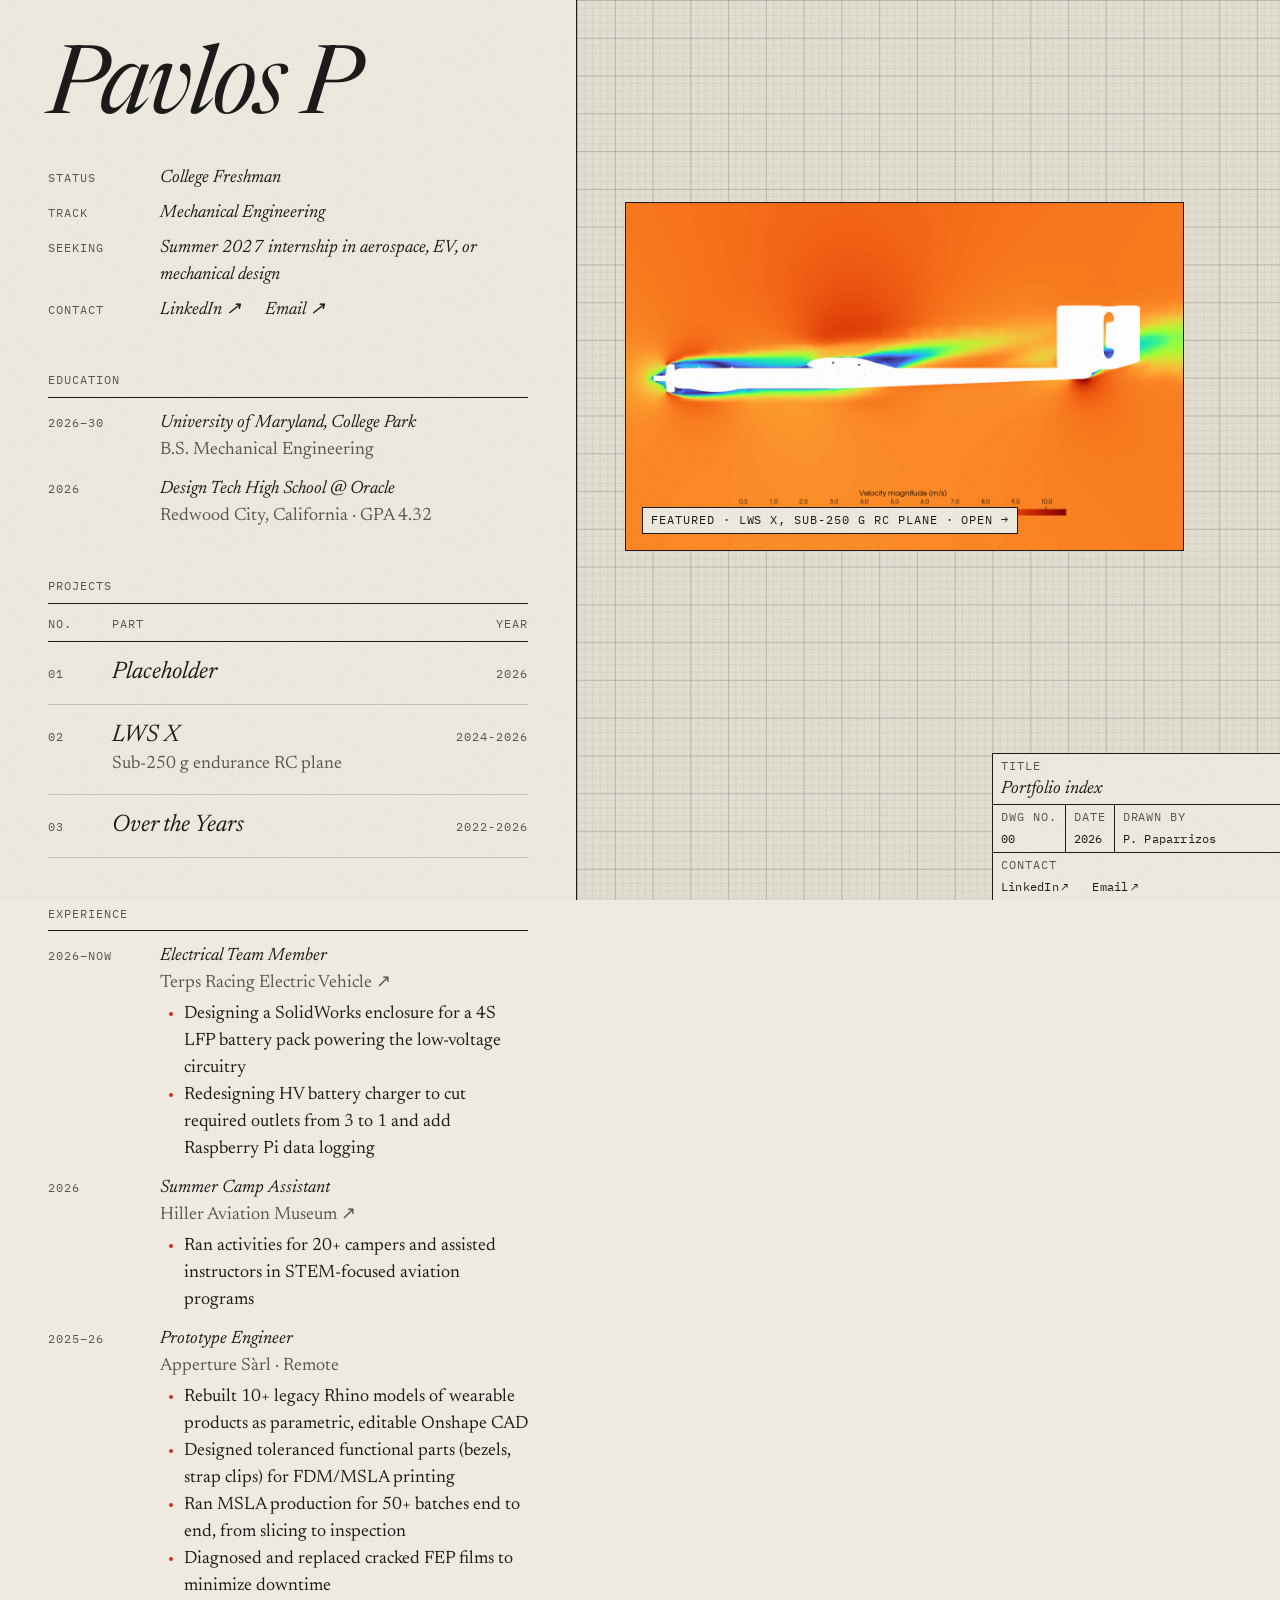
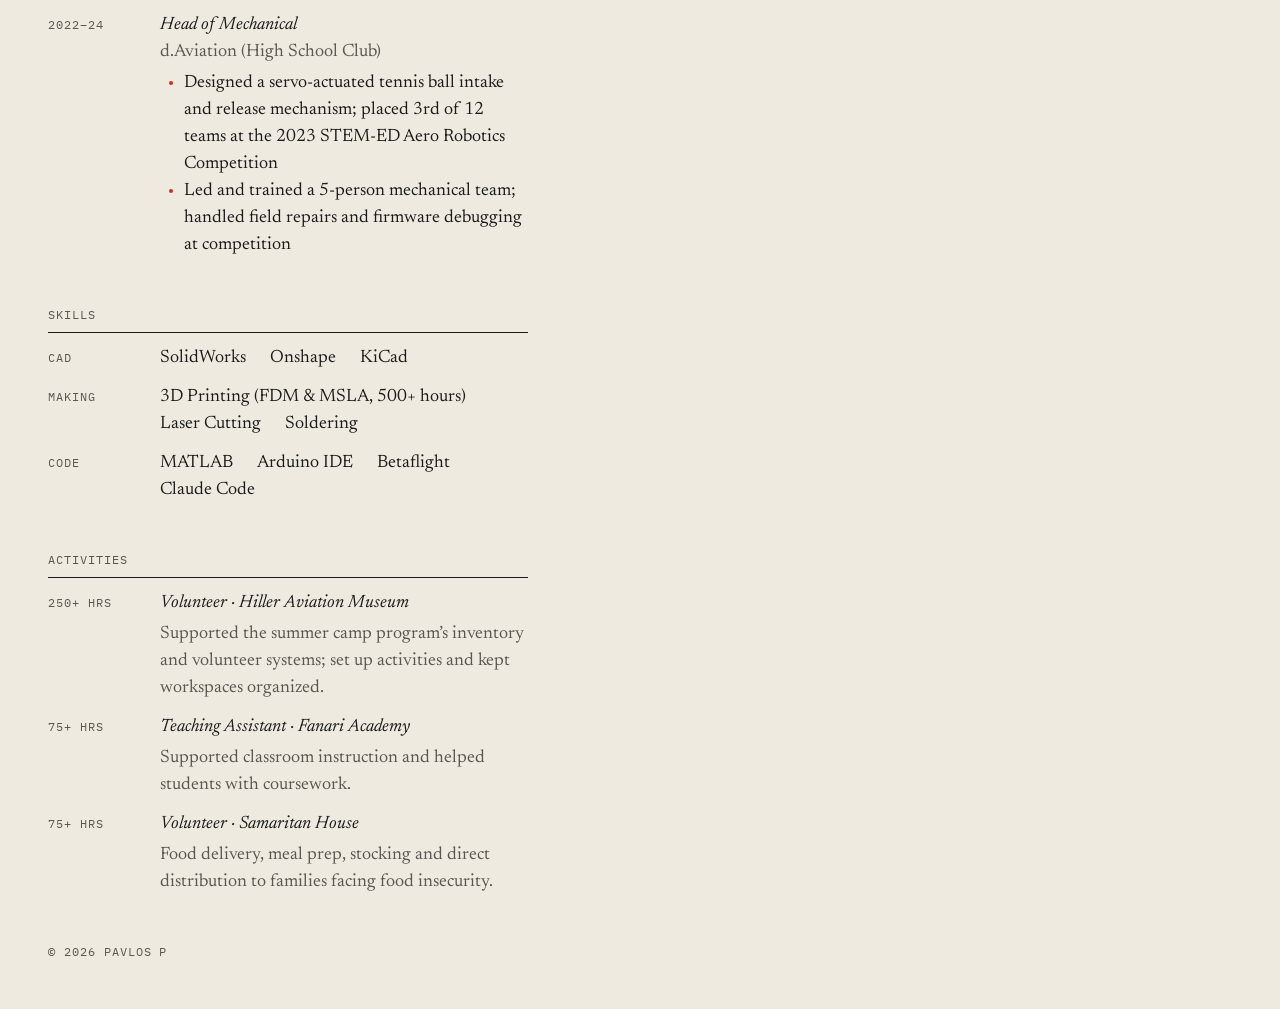
==== commit 20f906aa: "Pre-overhaul" ====
--- a/index.html
+++ b/index.html
@@ -1,4 +1,4 @@
-﻿<!DOCTYPE html>
+<!DOCTYPE html>
 <html lang="en">
 <head>
     <meta charset="UTF-8">
@@ -18,6 +18,7 @@
                     <dt class="mono">Status</dt><dd>College Freshman</dd>
                     <dt class="mono">Track</dt><dd>Mechanical Engineering</dd>
                     <dt class="mono">Seeking</dt><dd>Summer 2027 internship in aerospace, EV, or mechanical design</dd>
+                    <dt class="mono">Contact</dt><dd class="contact-links"></dd>
                 </dl>
             </header>
 
@@ -37,80 +38,6 @@
                             <span class="title entry-title">Design Tech High School @ Oracle</span>
                             <span class="muted entry-meta">Redwood City, California &middot; GPA 4.32</span>
                         </dd>
-                    </div>
-                </dl>
-            </section>
-
-            <!-- Entries: one-line summary; hovering anywhere on the row previews the body in the panel, clicking the title expands it inline -->
-            <section aria-labelledby="experience-head">
-                <h2 class="mono muted section-head" id="experience-head">Experience</h2>
-                <dl class="kv rows">
-                    <div>
-                        <dt class="mono">2026&ndash;Now</dt>
-                        <dd>
-                            <details class="entry">
-                                <summary><span class="title link entry-title">Electrical Team Member</span><span class="muted entry-meta">Terps Racing Electric Vehicle</span></summary>
-                                <ul class="entry-points">
-                                    <li>Designing a SolidWorks enclosure for a 4S LFP battery pack powering the low-voltage circuitry</li>
-                                    <li>Redesigning HV battery charger to cut required outlets from 3 to 1 and add Raspberry Pi data logging</li>
-                                </ul>
-                            </details>
-                        </dd>
-                    </div>
-                    <div>
-                        <dt class="mono">2026</dt>
-                        <dd>
-                            <details class="entry">
-                                <summary><span class="title link entry-title">Summer Camp Assistant</span><span class="muted entry-meta">Hiller Aviation Museum</span></summary>
-                                <ul class="entry-points">
-                                    <li>Ran activities for 20+ campers and assisted instructors in STEM-focused aviation programs</li>
-                                </ul>
-                            </details>
-                        </dd>
-                    </div>
-                    <div>
-                        <dt class="mono">2025&ndash;26</dt>
-                        <dd>
-                            <details class="entry">
-                                <summary><span class="title link entry-title">Prototype Engineer</span><span class="muted entry-meta">Apperture S&agrave;rl &middot; Remote</span></summary>
-                                <ul class="entry-points">
-                                    <li>Rebuilt 10+ legacy Rhino models of wearable products as parametric, editable Onshape CAD</li>
-                                    <li>Designed toleranced functional parts (bezels, strap clips) for FDM/MSLA printing</li>
-                                    <li>Ran MSLA production for 50+ batches end to end, from slicing to inspection</li>
-                                    <li>Diagnosed and replaced cracked FEP films to minimize downtime</li>
-                                </ul>
-                            </details>
-                        </dd>
-                    </div>
-                    <div>
-                        <dt class="mono">2022&ndash;24</dt>
-                        <dd>
-                            <details class="entry">
-                                <summary><span class="title link entry-title">Head of Mechanical</span><span class="muted entry-meta">d.Aviation (High School Club)</span></summary>
-                                <ul class="entry-points">
-                                    <li>Designed a servo-actuated tennis ball intake and release mechanism; placed 3rd of 12 teams at the 2023 STEM-ED Aero Robotics Competition</li>
-                                    <li>Led and trained a 5-person mechanical team; handled field repairs and firmware debugging at competition</li>
-                                </ul>
-                            </details>
-                        </dd>
-                    </div>
-                </dl>
-            </section>
-
-            <section aria-labelledby="skills-head">
-                <h2 class="mono muted section-head" id="skills-head">Skills</h2>
-                <dl class="kv rows">
-                    <div>
-                        <dt class="mono">CAD</dt>
-                        <dd><ul class="tags"><li>SolidWorks</li><li>Onshape</li><li>KiCad</li></ul></dd>
-                    </div>
-                    <div>
-                        <dt class="mono">Making</dt>
-                        <dd><ul class="tags"><li>3D Printing (FDM &amp; MSLA, 500+ hours)</li><li>Laser Cutting</li><li>Soldering</li></ul></dd>
-                    </div>
-                    <div>
-                        <dt class="mono">Code</dt>
-                        <dd><ul class="tags"><li>MATLAB</li><li>Arduino IDE</li><li>Betaflight</li><li>Claude Code</li></ul></dd>
                     </div>
                 </dl>
             </section>
@@ -123,34 +50,98 @@
                 <ol class="index-list" id="project-links-container"></ol>
             </main>
 
+            <section aria-labelledby="experience-head">
+                <h2 class="mono muted section-head" id="experience-head">Experience</h2>
+                <!-- Roles: on hover-capable desktops the bullets move into the panel card, along with data-dates -->
+                <dl class="kv rows roles">
+                    <div data-dates="Sep 2026 &ndash; Present">
+                        <dt class="mono">2026&ndash;Now</dt>
+                        <dd>
+                            <span class="title entry-title">Electrical Team Member</span>
+                            <span class="muted entry-meta"><a class="link" href="https://racing.umd.edu/formula-ev" target="_blank" rel="noopener">Terps Racing Electric Vehicle</a></span>
+                            <ul class="entry-points">
+                                <li>Designing a SolidWorks enclosure for a 4S LFP battery pack powering the low-voltage circuitry</li>
+                                <li>Redesigning HV battery charger to cut required outlets from 3 to 1 and add Raspberry Pi data logging</li>
+                            </ul>
+                        </dd>
+                    </div>
+                    <div data-dates="Jun &ndash; Aug 2026">
+                        <dt class="mono">2026</dt>
+                        <dd>
+                            <span class="title entry-title">Summer Camp Assistant</span>
+                            <span class="muted entry-meta"><a class="link" href="https://www.hiller.org" target="_blank" rel="noopener">Hiller Aviation Museum</a></span>
+                            <ul class="entry-points">
+                                <li>Ran activities for 20+ campers and assisted instructors in STEM-focused aviation programs</li>
+                            </ul>
+                        </dd>
+                    </div>
+                    <div data-dates="Sep 2025 &ndash; Aug 2026">
+                        <dt class="mono">2025&ndash;26</dt>
+                        <dd>
+                            <span class="title entry-title">Prototype Engineer</span>
+                            <span class="muted entry-meta">Apperture S&agrave;rl &middot; Remote</span>
+                            <ul class="entry-points">
+                                <li>Rebuilt 10+ legacy Rhino models of wearable products as parametric, editable Onshape CAD</li>
+                                <li>Designed toleranced functional parts (bezels, strap clips) for FDM/MSLA printing</li>
+                                <li>Ran MSLA production for 50+ batches end to end, from slicing to inspection</li>
+                                <li>Diagnosed and replaced cracked FEP films to minimize downtime</li>
+                            </ul>
+                        </dd>
+                    </div>
+                    <div data-dates="Sep 2022 &ndash; Aug 2024">
+                        <dt class="mono">2022&ndash;24</dt>
+                        <dd>
+                            <span class="title entry-title">Head of Mechanical</span>
+                            <span class="muted entry-meta">d.Aviation (High School Club)</span>
+                            <ul class="entry-points">
+                                <li>Designed a servo-actuated tennis ball intake and release mechanism; placed 3rd of 12 teams at the 2023 STEM-ED Aero Robotics Competition</li>
+                                <li>Led and trained a 5-person mechanical team; handled field repairs and firmware debugging at competition</li>
+                            </ul>
+                        </dd>
+                    </div>
+                </dl>
+            </section>
+
+            <section aria-labelledby="skills-head">
+                <h2 class="mono muted section-head" id="skills-head">Skills</h2>
+                <dl class="kv rows">
+                    <div>
+                        <dt class="mono">CAD</dt>
+                        <dd><ul class="tags"><li>SolidWorks</li><li>Onshape</li><li>KiCad</li></ul></dd>
+                    </div>
+                    <div>
+                        <dt class="mono">Making</dt>
+                        <dd><ul class="tags"><li>3D Printing (FDM &amp; MSLA, 500+ hours)</li><li>Laser Cutting</li><li>Soldering</li></ul></dd>
+                    </div>
+                    <div>
+                        <dt class="mono">Code</dt>
+                        <dd><ul class="tags"><li>MATLAB</li><li>Arduino IDE</li><li>Betaflight</li><li>Claude Code</li></ul></dd>
+                    </div>
+                </dl>
+            </section>
+
             <section aria-labelledby="activities-head">
                 <h2 class="mono muted section-head" id="activities-head">Activities</h2>
                 <dl class="kv rows">
                     <div>
                         <dt class="mono">250+ hrs</dt>
                         <dd>
-                            <details class="entry">
-                                <summary><span class="title link entry-title">Volunteer &middot; Hiller Aviation Museum</span></summary>
-                                <span class="muted entry-desc">Volunteered with Hiller Aviation Museum's summer camp program, supporting inventory management and volunteer systems while setting up activities, maintaining organized workspaces, and helping keep campers engaged and learning.</span>
-                            </details>
+                            <span class="title entry-title">Volunteer &middot; Hiller Aviation Museum</span>
+                            <span class="muted entry-desc">Supported the summer camp program&rsquo;s inventory and volunteer systems; set up activities and kept workspaces organized.</span>
                         </dd>
                     </div>
                     <div>
                         <dt class="mono">75+ hrs</dt>
                         <dd>
-                            <details class="entry">
-                                <summary><span class="title link entry-title">Teaching Assistant &middot; Fanari Academy</span></summary>
-                                <span class="muted entry-desc">Served as a Teaching Assistant at Fanari Academy, supporting classroom instruction and helping students with coursework and learning activities.</span>
-                            </details>
+                            <span class="title entry-title">Teaching Assistant &middot; Fanari Academy</span>
+                            <span class="muted entry-desc">Supported classroom instruction and helped students with coursework.</span>
                         </dd>
                     </div>
                     <div>
                         <dt class="mono">75+ hrs</dt>
                         <dd>
-                            <details class="entry">
-                                <summary><span class="title link entry-title">Volunteer &middot; Samaritan House</span></summary>
-                                <span class="muted entry-desc">Supported daily operations at Samaritan House, assisting with food delivery, meal preparation, supermarket stocking, and direct food distribution to families facing food insecurity.</span>
-                            </details>
+                            <span class="title entry-title">Volunteer &middot; Samaritan House</span>
+                            <span class="muted entry-desc">Food delivery, meal prep, stocking and direct distribution to families facing food insecurity.</span>
                         </dd>
                     </div>
                 </dl>
@@ -165,15 +156,12 @@
                     <span class="dim dim-x" aria-hidden="true"><i class="dim-line"></i><span class="dim-label" id="dim-w"></span></span>
                     <span class="dim dim-y" aria-hidden="true"><i class="dim-line"></i><span class="dim-label" id="dim-h"></span></span>
                     <div class="frame" id="frame">
-                        <div class="frame-note">
-                            <p class="mono muted frame-label">Notes</p>
-                            <ol class="notes">
-                                <li>Projects: hover a part to preview its render here; click it to open the full drawing.</li>
-                                <li>Experience &amp; Activities: hover a row to read its details here; click it to expand in place.</li>
-                                <li>Title block: names whatever is selected; contact links sit at its foot.</li>
-                            </ol>
-                            <p class="mono muted frame-caption" id="video-text"></p>
-                        </div>
+                        <!-- Idle state: the featured project. Preview state: video or spec card. -->
+                        <a class="frame-note frame-featured" href="#plane">
+                            <img src="lws-x/Velocity Picture 3.png" width="1600" height="772"
+                                alt="Velocity magnitude contour of the Generation X airframe">
+                            <span class="mono frame-caption">Featured &middot; LWS X, sub-250 g RC plane &middot; Open &rarr;</span>
+                        </a>
                         <div class="frame-card" id="frame-card" hidden>
                             <p class="mono muted frame-label" id="card-meta"></p>
                             <p class="title title-lg card-title" id="card-title"></p>
@@ -205,18 +193,21 @@
         </header>
 
         <main>
-            <h2 class="title title-display project-title" id="project-title">Project Title</h2>
+            <header class="project-head">
+                <h2 class="title title-display project-title" id="project-title">Project Title</h2>
+                <p class="title title-md muted project-subtitle" id="project-subtitle" hidden></p>
+            </header>
             <div class="project-grid">
-                <dl class="spec mono">
-                    <div><dt class="muted">Dwg no.</dt><dd id="spec-no"></dd></div>
-                    <div><dt class="muted">Date</dt><dd id="spec-date"></dd></div>
-                    <div><dt class="muted">Render</dt><dd id="spec-render"></dd></div>
-                </dl>
+                <dl class="spec mono" id="project-spec"></dl>
                 <div class="project-content">
-                    <div class="frame project-frame" id="project-frame" hidden>
-                        <video id="project-video" muted loop playsinline controls></video>
-                        <img id="project-image" alt="Velocity magnitude contour of the Generation X airframe" hidden>
-                    </div>
+                    <ul class="cells results" id="project-results" aria-label="Key results" hidden></ul>
+                    <figure class="project-figure" id="project-figure" hidden>
+                        <div class="frame project-frame">
+                            <video id="project-video" muted loop playsinline controls></video>
+                            <img id="project-image" alt="" hidden>
+                        </div>
+                        <figcaption class="mono muted" id="project-caption"></figcaption>
+                    </figure>
                     <section class="spec-sheet" id="project-specs" aria-labelledby="specs-head" hidden>
                         <h3 class="mono muted section-head" id="specs-head"></h3>
                         <div class="cells spec-groups"></div>
--- a/style.css
+++ b/style.css
@@ -73,9 +73,6 @@
     border-radius: 2px;
 }
 
-summary { list-style: none; cursor: pointer; }
-summary::-webkit-details-marker { display: none; }
-
 /* ---------- Primitives: every component composes these ---------- */
 
 /* Text voices: mono labels (uppercase), mono data (case kept for units like mm, mAh, ρ), serif titles */
@@ -125,7 +122,10 @@
 }
 
 .link:is(:hover, :focus-visible),
-:is(a, summary):is(:hover, :focus-visible) > .link { text-decoration-color: var(--accent); }
+:is(a, button):is(:hover, :focus-visible) .link { text-decoration-color: var(--accent); }
+
+/* Text links that leave the page (sites, email, files) get a diagonal arrow, hidden from screen readers */
+a.link:not([href^="#"])::after { content: "\2009\2197"; content: "\2009\2197" / ""; }
 
 /* Label/value list; optional <div> rows span both columns via subgrid */
 .kv {
@@ -174,7 +174,7 @@
 
 /* ---------- Home: left column ---------- */
 .sheet-left {
-    width: 38%;
+    width: 45%;
     min-height: 100vh;
     padding: var(--s-7);
     display: flex;
@@ -195,25 +195,54 @@
 .entry-meta { display: block; }
 .entry-desc { display: block; margin-top: var(--s-1); }
 
-/* Entry marker (+ closed, − open); inline-block keeps the title's underline off it */
-.entry > summary .entry-title::after {
-    content: "+";
-    display: inline-block;
-    margin-left: var(--s-2);
-    font-family: var(--mono);
-    font-size: var(--t-12);
-    font-style: normal;
-    color: var(--accent);
-}
-
-.entry[open] > summary .entry-title::after { content: "\2212"; }
-
 .entry-points {
     margin: var(--s-1) 0 0;
     padding-left: var(--s-5);
 }
 
 .entry-points li::marker { color: var(--accent); }
+
+/* Hover details (class set by script.js): role bullets move into the panel card and stay readable by screen readers;
+   a cue under each role says to hover and, once active, where the details went */
+.roles.hover-details .entry-points {
+    position: absolute;
+    width: 1px;
+    height: 1px;
+    overflow: hidden;
+    clip-path: inset(50%);
+    white-space: nowrap;
+}
+
+.roles.hover-details dd::after {
+    content: "Hover for details \2192";
+    content: "Hover for details \2192" / "";
+    display: block;
+    margin-top: var(--s-1);
+    font-family: var(--mono);
+    font-size: var(--t-12);
+    letter-spacing: 0.08em;
+    text-transform: uppercase;
+    color: var(--ink-2);
+    transition: color var(--dur) var(--ease);
+}
+
+/* Rows are focusable here (script.js adds tabindex): they bleed sideways so an inset ring clears the text and the row above */
+.roles.hover-details > div {
+    margin-inline: calc(-1 * var(--s-2));
+    padding-inline: var(--s-2);
+}
+
+.roles.hover-details > div:focus-visible { outline-offset: -2px; }
+
+.roles.hover-details dt { transition: color var(--dur) var(--ease); }
+
+.roles.hover-details > div:is(:hover, :focus-within) dt { color: var(--accent); }
+
+.roles.hover-details > div:is(:hover, :focus-within) dd::after {
+    content: "Shown at right \2192";
+    content: "Shown at right \2192" / "";
+    color: var(--accent);
+}
 
 .tags {
     display: flex;
@@ -249,7 +278,7 @@
     position: fixed;
     top: 0;
     right: 0;
-    width: 62%;
+    width: 55%;
     height: 100vh;
     display: flex;
     flex-direction: column;
@@ -294,7 +323,7 @@
 .frame-label,
 .frame-caption { margin: 0; }
 
-/* Idle state: about notes. Preview state: video or spec card. */
+/* Idle state: the featured project. Preview state: video or spec card. */
 .frame-note,
 .frame-card {
     position: absolute;
@@ -308,23 +337,37 @@
 .frame-note { transition: opacity var(--dur) var(--ease); }
 .frame.has-preview .frame-note { opacity: 0; }
 
-.notes {
-    max-width: 44ch;
-    margin: 0;
-    padding-left: var(--s-5);
-    display: flex;
-    flex-direction: column;
-    gap: var(--s-2);
-}
-
-.notes li::marker { font-family: var(--mono); font-size: var(--t-12); color: var(--accent); }
-
 .frame-note .frame-caption,
 .frame-card .frame-caption { margin-top: auto; }
 
+/* Featured photo fills the frame; its caption is a ruled paper label */
+.frame-featured { padding: var(--s-4); }
+
+.frame-featured img {
+    position: absolute;
+    inset: 0;
+    width: 100%;
+    height: 100%;
+    object-fit: cover;
+}
+
+.frame-featured .frame-caption {
+    position: relative;
+    align-self: flex-start;
+    padding: var(--s-1) var(--s-2);
+    border: var(--line);
+    background: var(--paper);
+    transition: color var(--dur) var(--ease);
+}
+
+.frame-featured:is(:hover, :focus-visible) .frame-caption { color: var(--accent); }
+/* The frame clips overflow, so the focus ring sits inside it */
+.frame-featured:focus-visible { outline-offset: calc(-1 * var(--s-1)); }
+
 .card-title { margin: 0; }
 
 .card-body { max-width: 52ch; }
+.card-body .frame-label { margin-bottom: var(--s-2); }
 
 .card-excerpt {
     margin: 0;
@@ -438,11 +481,13 @@
 .project-foot { margin-top: auto; border-top: var(--line); }
 .project-foot .contact-links { color: var(--ink); }
 
-.project-title {
-    margin: 0;
+.project-head {
     padding: var(--s-8) 0 var(--s-7);
     border-bottom: var(--line-soft);
 }
+
+.project-title { margin: 0; }
+.project-subtitle { margin: var(--s-4) 0 0; }
 
 .project-grid {
     display: grid;
@@ -460,14 +505,74 @@
 .spec > div { display: flex; gap: var(--s-2); }
 .spec dd { margin: 0; }
 
-.project-frame { margin-bottom: var(--s-7); }
+/* Key results: ruled cells, value over a plain-language label over the mono detail */
+.results {
+    display: flex;
+    flex-wrap: wrap;
+    margin: 0 0 var(--s-7);
+    list-style: none;
+}
+
+.results li {
+    flex: 1 1 140px;
+    display: flex;
+    flex-direction: column;
+    gap: var(--s-1);
+    padding: var(--s-3);
+}
+
+.result-label { line-height: 1.25; }
+
+.project-figure { margin: 0 0 var(--s-7); }
+.project-figure figcaption { margin-top: var(--s-2); }
 .project-frame video { opacity: 1; }
 .project-frame img { position: absolute; inset: 0; width: 100%; height: 100%; object-fit: contain; }
 
 .prose { max-width: 62ch; margin-inline: auto; }
 
 .prose p { margin: 0 0 var(--s-5); line-height: 1.6; }
-.prose .subhead { margin: var(--s-7) 0 var(--s-3); }
+.prose .subhead { margin: var(--s-7) 0 var(--s-3); scroll-margin-top: var(--s-5); }
+
+/* Section number sits above the heading, matching the contents list */
+.subhead-no { display: block; margin-bottom: var(--s-1); }
+
+/* Scannable lists: red-pencil markers, small-caps <strong> labels lead each item */
+.prose-list { margin: 0 0 var(--s-5); padding-left: var(--s-5); }
+.prose-list li + li { margin-top: var(--s-2); }
+.prose-list li::marker { color: var(--accent); }
+
+/* Contents: numbered section buttons in two columns */
+.toc { margin: var(--s-6) 0 0; }
+
+.toc-list {
+    columns: 2;
+    column-gap: var(--s-6);
+    margin: 0;
+    padding: 0;
+    list-style: none;
+}
+
+.toc-list li { break-inside: avoid; }
+
+.toc-item {
+    display: flex;
+    gap: var(--s-3);
+    align-items: baseline;
+    width: 100%;
+    padding: var(--s-1) 0;
+    border: 0;
+    background: none;
+    color: inherit;
+    font: inherit;
+    text-align: left;
+    cursor: pointer;
+}
+
+.toc-item .mono { transition: color var(--dur) var(--ease); }
+.toc-item:is(:hover, :focus-visible) .mono { color: var(--accent); }
+
+/* Links inside running text and captions keep their underline, or they read as plain words */
+.prose :is(p, figcaption) .link { color: var(--accent); text-decoration-color: currentColor; }
 
 .prose strong {
     font-weight: 600;
@@ -533,9 +638,19 @@
 
 .swatch-dash { border-top: 2px dashed var(--ink-2); }
 
-/* Section polars: E205 is the graphite baseline (dashed), FX 60-100 the red current design */
+/* Section polars: E205 is the graphite baseline (dashed), I.S.A. 960 the red current design */
 /* Plain paper: the drafting grid would compete with the chart gridlines */
 .fig-plate.polars { background: var(--paper); }
+
+/* Photos and renders fill the plate edge to edge */
+.fig-plate.photo { padding: 0; background: var(--paper); }
+.fig-img { display: block; width: 100%; height: auto; cursor: zoom-in; }
+video.fig-img { cursor: auto; }
+
+/* Media rows: ink gutters between items, like .cells; --aspect (summed width/height, set by script.js)
+   caps the row at about 560px tall, so a lone portrait doesn't fill the column */
+.fig-media { display: grid; gap: 1px; background: var(--ink); }
+.fig.has-media { max-width: calc(560px * var(--aspect)); margin-inline: auto; }
 
 .fig-legend-row { display: flex; flex-wrap: wrap; gap: var(--s-2) var(--s-6); margin: 0 0 var(--s-4); }
 
@@ -595,6 +710,30 @@
 .polar-table td { padding: var(--s-2) var(--s-2) var(--s-2) 0; text-align: left; border-bottom: var(--line-soft); }
 .polar-table thead th { font-weight: 400; border-bottom: var(--line); }
 
+/* Airfoil sweep scatter: graphite field, the chosen foil in red */
+.sweep-dot { fill: var(--ink-2); fill-opacity: 0.4; }
+.sweep-pick { fill: var(--accent); stroke: var(--paper); stroke-width: 2; }
+.sweep-hover { fill: none; stroke: var(--ink); stroke-width: 1.5; }
+.sweep-min { stroke: var(--accent); stroke-width: 1; stroke-dasharray: 4 3; }
+
+/* Generation timeline: numbered step rows */
+.pipe-head { margin: 0 0 var(--s-2); color: var(--accent); }
+
+.pipe-steps { margin: 0; padding: 0; list-style: none; }
+
+.pipe-steps li {
+    display: grid;
+    grid-template-columns: var(--s-5) 1fr auto;
+    align-items: baseline;
+    gap: var(--s-3);
+    padding: var(--s-3) 0;
+    border-bottom: var(--line-soft);
+}
+
+.pipe-step { display: flex; flex-direction: column; gap: var(--s-1); }
+.pipe-result { text-align: right; }
+.pipe-steps li:last-child .pipe-result { color: var(--accent); }
+
 /* Reynolds calculator */
 .re-eq {
     margin: 0 0 var(--s-5);
@@ -659,11 +798,14 @@
     .title-block { width: 100%; }
 
     .project { padding: 0 var(--s-4); }
-    .project-title { padding: var(--s-7) 0 var(--s-6); }
+    .project-head { padding: var(--s-7) 0 var(--s-6); }
 
     .fig-plate { padding: var(--s-4); }
+    .toc-list { columns: 1; }
     .re-input { grid-template-columns: 1fr auto; gap: var(--s-1) var(--s-3); }
     .re-input input { grid-column: 1 / -1; grid-row: 2; }
+    .pipe-steps li { grid-template-columns: var(--s-5) 1fr; }
+    .pipe-result { grid-column: 2; text-align: left; }
 }
 
 @media (prefers-reduced-motion: reduce) {
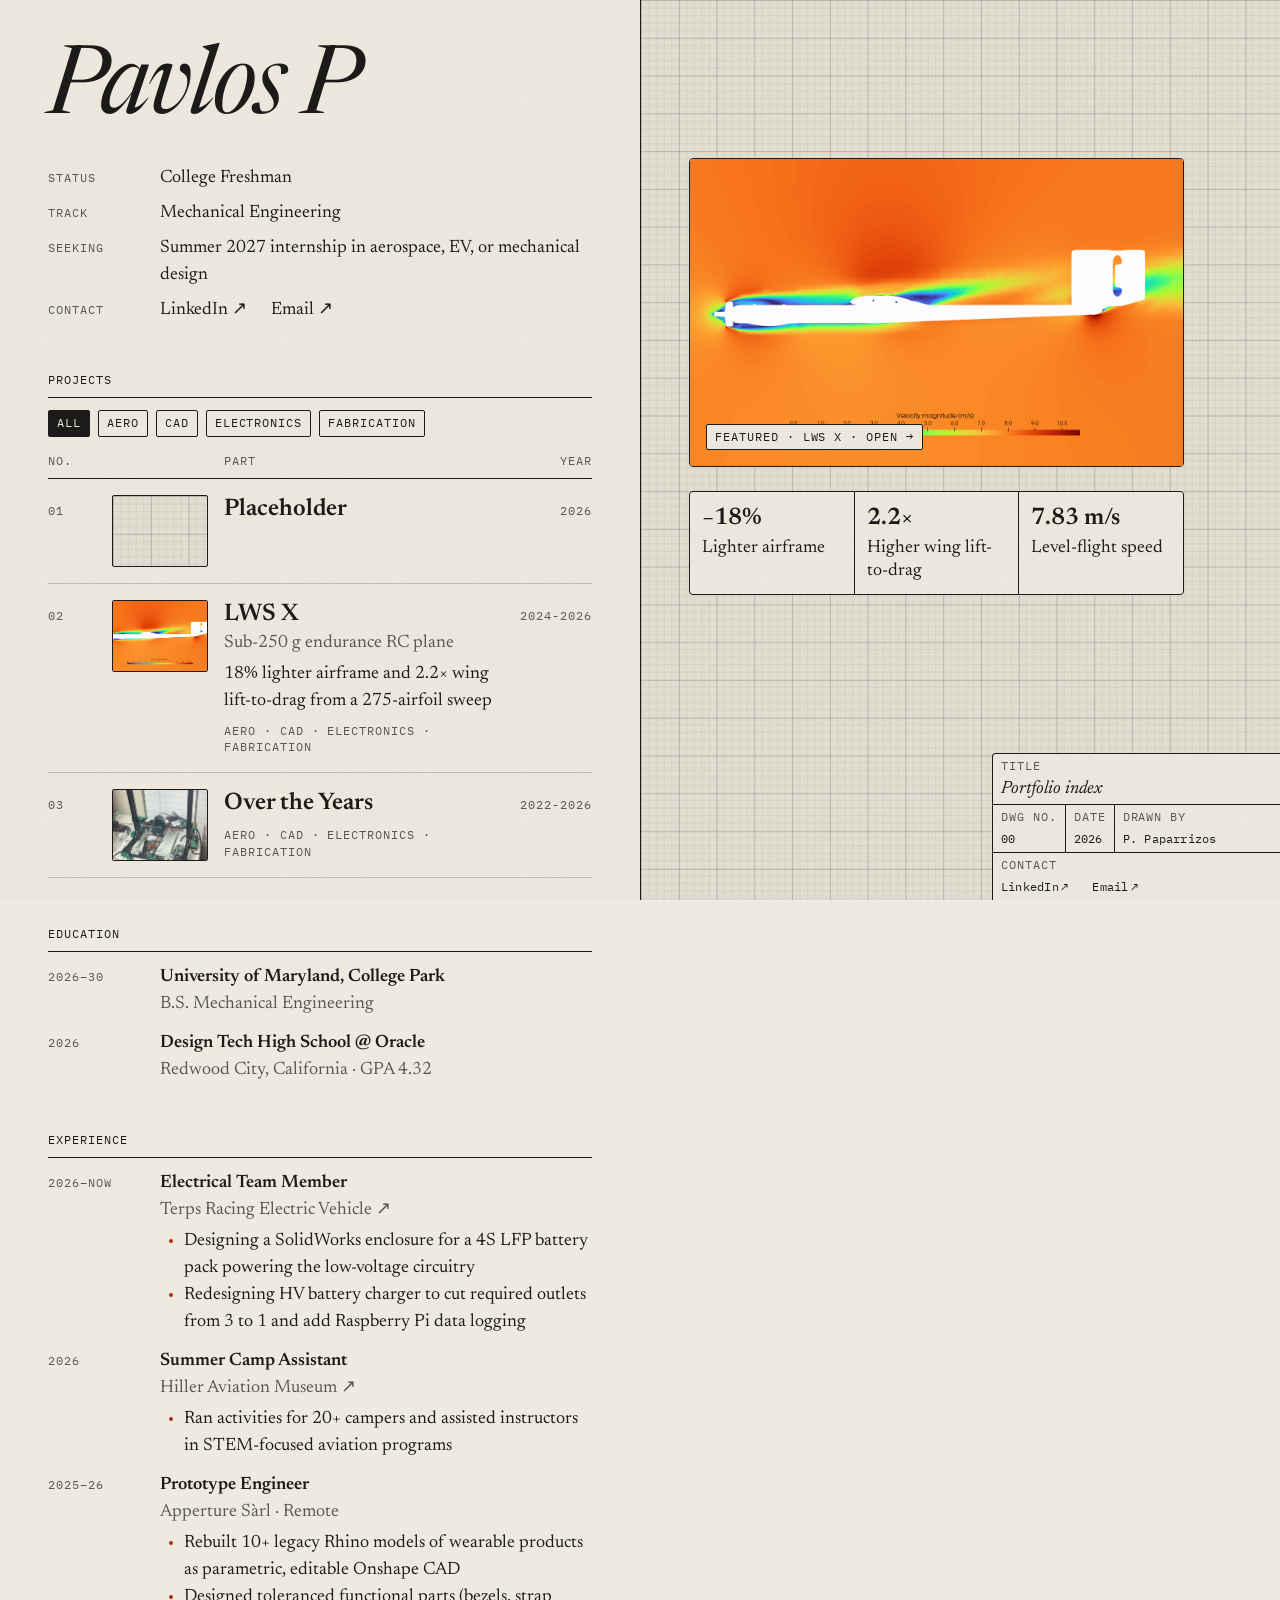
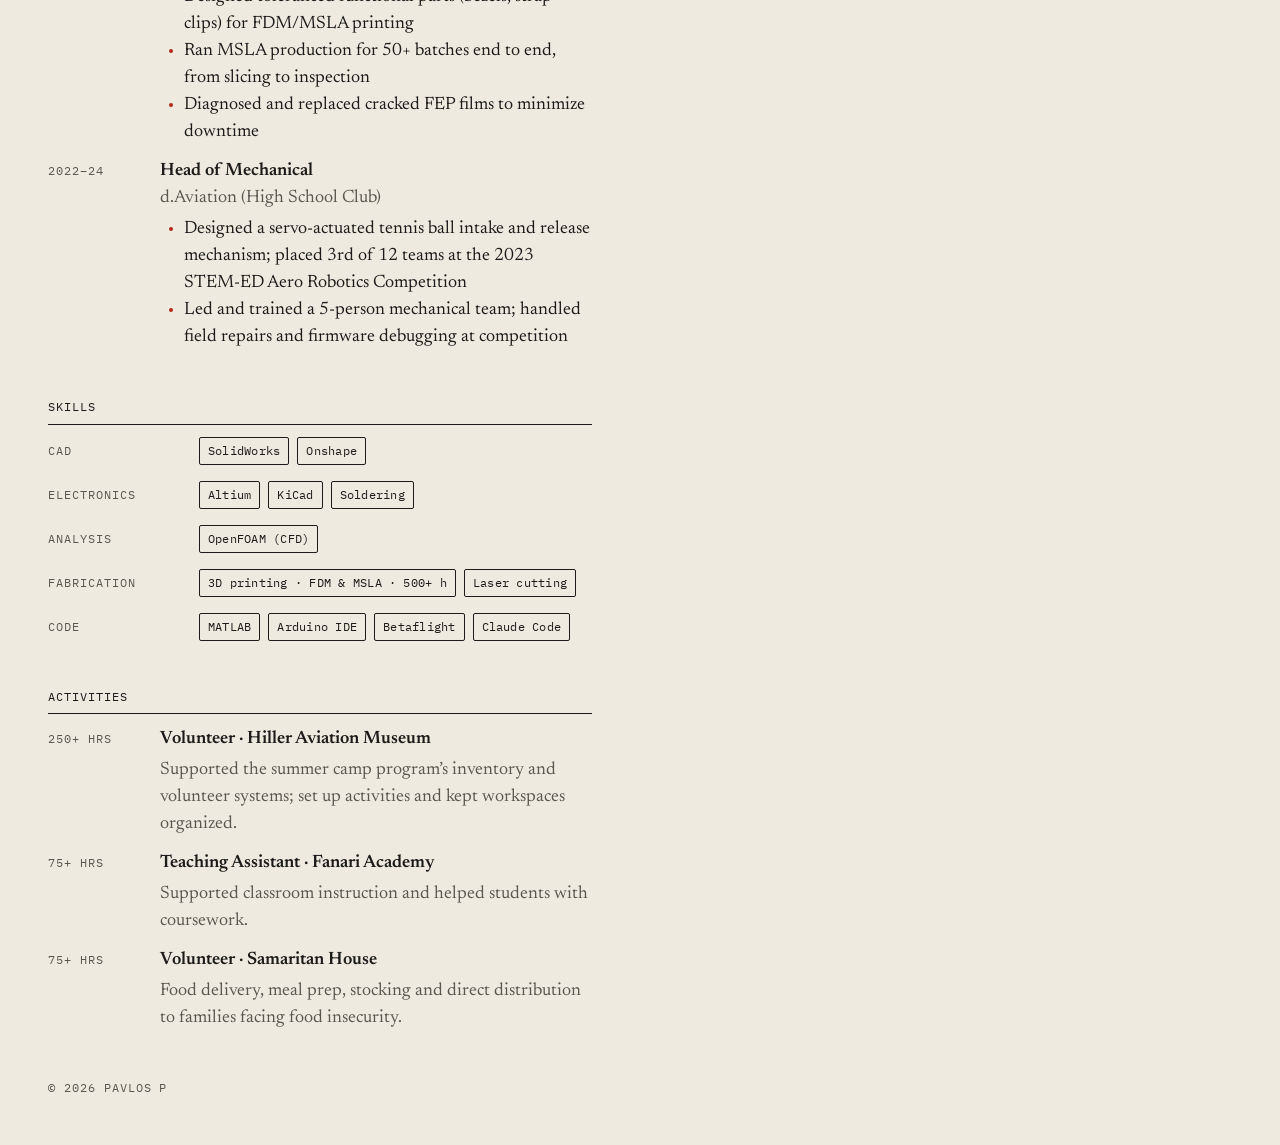
==== commit faac9ba5: "Update UI and placeholder" ====
--- a/index.html
+++ b/index.html
@@ -22,65 +22,65 @@
                 </dl>
             </header>
 
-            <section aria-labelledby="education-head">
-                <h2 class="mono muted section-head" id="education-head">Education</h2>
-                <dl class="kv rows">
-                    <div>
-                        <dt class="mono">2026&ndash;30</dt>
-                        <dd>
-                            <span class="title entry-title">University of Maryland, College Park</span>
-                            <span class="muted entry-meta">B.S. Mechanical Engineering</span>
-                        </dd>
-                    </div>
-                    <div>
-                        <dt class="mono">2026</dt>
-                        <dd>
-                            <span class="title entry-title">Design Tech High School @ Oracle</span>
-                            <span class="muted entry-meta">Redwood City, California &middot; GPA 4.32</span>
-                        </dd>
-                    </div>
-                </dl>
-            </section>
-
             <main class="index" aria-labelledby="projects-head">
-                <h2 class="mono muted section-head" id="projects-head">Projects</h2>
+                <h2 class="mono section-head" id="projects-head">Projects</h2>
+                <div class="filter" id="project-filter" role="group" aria-label="Filter projects by discipline"></div>
                 <div class="mono muted index-head" aria-hidden="true">
-                    <span>No.</span><span>Part</span><span>Year</span>
+                    <span>No.</span><span></span><span>Part</span><span>Year</span>
                 </div>
                 <ol class="index-list" id="project-links-container"></ol>
             </main>
 
+            <section aria-labelledby="education-head">
+                <h2 class="mono section-head" id="education-head">Education</h2>
+                <dl class="kv rows">
+                    <div>
+                        <dt class="mono">2026&ndash;30</dt>
+                        <dd>
+                            <span class="title upright entry-title">University of Maryland, College Park</span>
+                            <span class="muted entry-meta">B.S. Mechanical Engineering</span>
+                        </dd>
+                    </div>
+                    <div>
+                        <dt class="mono">2026</dt>
+                        <dd>
+                            <span class="title upright entry-title">Design Tech High School @ Oracle</span>
+                            <span class="muted entry-meta">Redwood City, California &middot; GPA 4.32</span>
+                        </dd>
+                    </div>
+                </dl>
+            </section>
+
             <section aria-labelledby="experience-head">
-                <h2 class="mono muted section-head" id="experience-head">Experience</h2>
-                <!-- Roles: on hover-capable desktops the bullets move into the panel card, along with data-dates -->
-                <dl class="kv rows roles">
-                    <div data-dates="Sep 2026 &ndash; Present">
+                <h2 class="mono section-head" id="experience-head">Experience</h2>
+                <dl class="kv rows">
+                    <div>
                         <dt class="mono">2026&ndash;Now</dt>
                         <dd>
-                            <span class="title entry-title">Electrical Team Member</span>
+                            <span class="title upright entry-title">Electrical Team Member</span>
                             <span class="muted entry-meta"><a class="link" href="https://racing.umd.edu/formula-ev" target="_blank" rel="noopener">Terps Racing Electric Vehicle</a></span>
-                            <ul class="entry-points">
+                            <ul class="marks entry-points">
                                 <li>Designing a SolidWorks enclosure for a 4S LFP battery pack powering the low-voltage circuitry</li>
                                 <li>Redesigning HV battery charger to cut required outlets from 3 to 1 and add Raspberry Pi data logging</li>
                             </ul>
                         </dd>
                     </div>
-                    <div data-dates="Jun &ndash; Aug 2026">
+                    <div>
                         <dt class="mono">2026</dt>
                         <dd>
-                            <span class="title entry-title">Summer Camp Assistant</span>
+                            <span class="title upright entry-title">Summer Camp Assistant</span>
                             <span class="muted entry-meta"><a class="link" href="https://www.hiller.org" target="_blank" rel="noopener">Hiller Aviation Museum</a></span>
-                            <ul class="entry-points">
+                            <ul class="marks entry-points">
                                 <li>Ran activities for 20+ campers and assisted instructors in STEM-focused aviation programs</li>
                             </ul>
                         </dd>
                     </div>
-                    <div data-dates="Sep 2025 &ndash; Aug 2026">
+                    <div>
                         <dt class="mono">2025&ndash;26</dt>
                         <dd>
-                            <span class="title entry-title">Prototype Engineer</span>
+                            <span class="title upright entry-title">Prototype Engineer</span>
                             <span class="muted entry-meta">Apperture S&agrave;rl &middot; Remote</span>
-                            <ul class="entry-points">
+                            <ul class="marks entry-points">
                                 <li>Rebuilt 10+ legacy Rhino models of wearable products as parametric, editable Onshape CAD</li>
                                 <li>Designed toleranced functional parts (bezels, strap clips) for FDM/MSLA printing</li>
                                 <li>Ran MSLA production for 50+ batches end to end, from slicing to inspection</li>
@@ -88,12 +88,12 @@
                             </ul>
                         </dd>
                     </div>
-                    <div data-dates="Sep 2022 &ndash; Aug 2024">
+                    <div>
                         <dt class="mono">2022&ndash;24</dt>
                         <dd>
-                            <span class="title entry-title">Head of Mechanical</span>
+                            <span class="title upright entry-title">Head of Mechanical</span>
                             <span class="muted entry-meta">d.Aviation (High School Club)</span>
-                            <ul class="entry-points">
+                            <ul class="marks entry-points">
                                 <li>Designed a servo-actuated tennis ball intake and release mechanism; placed 3rd of 12 teams at the 2023 STEM-ED Aero Robotics Competition</li>
                                 <li>Led and trained a 5-person mechanical team; handled field repairs and firmware debugging at competition</li>
                             </ul>
@@ -103,44 +103,69 @@
             </section>
 
             <section aria-labelledby="skills-head">
-                <h2 class="mono muted section-head" id="skills-head">Skills</h2>
+                <h2 class="mono section-head" id="skills-head">Skills</h2>
+                <dl class="kv rows skills">
+                    <div>
+                        <dt class="mono">CAD</dt>
+                        <dd><ul class="tags">
+                            <li class="mono-data chip">SolidWorks</li>
+                            <li class="mono-data chip">Onshape</li>
+                        </ul></dd>
+                    </div>
+                    <div>
+                        <dt class="mono">Electronics</dt>
+                        <dd><ul class="tags">
+                            <li class="mono-data chip">Altium</li>
+                            <li class="mono-data chip">KiCad</li>
+                            <li class="mono-data chip">Soldering</li>
+                        </ul></dd>
+                    </div>
+                    <div>
+                        <dt class="mono">Analysis</dt>
+                        <dd><ul class="tags">
+                            <li class="mono-data chip">OpenFOAM (CFD)</li>
+                        </ul></dd>
+                    </div>
+                    <div>
+                        <dt class="mono">Fabrication</dt>
+                        <dd><ul class="tags">
+                            <li class="mono-data chip">3D printing &middot; FDM &amp; MSLA &middot; 500+ h</li>
+                            <li class="mono-data chip">Laser cutting</li>
+                        </ul></dd>
+                    </div>
+                    <div>
+                        <dt class="mono">Code</dt>
+                        <dd><ul class="tags">
+                            <li class="mono-data chip">MATLAB</li>
+                            <li class="mono-data chip">Arduino IDE</li>
+                            <li class="mono-data chip">Betaflight</li>
+                            <li class="mono-data chip">Claude Code</li>
+                        </ul></dd>
+                    </div>
+                </dl>
+            </section>
+
+            <section aria-labelledby="activities-head">
+                <h2 class="mono section-head" id="activities-head">Activities</h2>
                 <dl class="kv rows">
                     <div>
-                        <dt class="mono">CAD</dt>
-                        <dd><ul class="tags"><li>SolidWorks</li><li>Onshape</li><li>KiCad</li></ul></dd>
-                    </div>
-                    <div>
-                        <dt class="mono">Making</dt>
-                        <dd><ul class="tags"><li>3D Printing (FDM &amp; MSLA, 500+ hours)</li><li>Laser Cutting</li><li>Soldering</li></ul></dd>
-                    </div>
-                    <div>
-                        <dt class="mono">Code</dt>
-                        <dd><ul class="tags"><li>MATLAB</li><li>Arduino IDE</li><li>Betaflight</li><li>Claude Code</li></ul></dd>
-                    </div>
-                </dl>
-            </section>
-
-            <section aria-labelledby="activities-head">
-                <h2 class="mono muted section-head" id="activities-head">Activities</h2>
-                <dl class="kv rows">
-                    <div>
                         <dt class="mono">250+ hrs</dt>
                         <dd>
-                            <span class="title entry-title">Volunteer &middot; Hiller Aviation Museum</span>
+                            <span class="title upright entry-title">Volunteer &middot; Hiller Aviation Museum</span>
                             <span class="muted entry-desc">Supported the summer camp program&rsquo;s inventory and volunteer systems; set up activities and kept workspaces organized.</span>
                         </dd>
                     </div>
                     <div>
                         <dt class="mono">75+ hrs</dt>
                         <dd>
-                            <span class="title entry-title">Teaching Assistant &middot; Fanari Academy</span>
+                            <span class="title upright entry-title">Teaching Assistant &middot; Fanari Academy</span>
                             <span class="muted entry-desc">Supported classroom instruction and helped students with coursework.</span>
                         </dd>
                     </div>
                     <div>
                         <dt class="mono">75+ hrs</dt>
                         <dd>
-                            <span class="title entry-title">Volunteer &middot; Samaritan House</span>
+                            <span class="title upright entry-title">Volunteer &middot; Samaritan House</span>
                             <span class="muted entry-desc">Food delivery, meal prep, stocking and direct distribution to families facing food insecurity.</span>
                         </dd>
                     </div>
@@ -156,32 +181,33 @@
                     <span class="dim dim-x" aria-hidden="true"><i class="dim-line"></i><span class="dim-label" id="dim-w"></span></span>
                     <span class="dim dim-y" aria-hidden="true"><i class="dim-line"></i><span class="dim-label" id="dim-h"></span></span>
                     <div class="frame" id="frame">
-                        <!-- Idle state: the featured project. Preview state: video or spec card. -->
-                        <a class="frame-note frame-featured" href="#plane">
-                            <img src="lws-x/Velocity Picture 3.png" width="1600" height="772"
-                                alt="Velocity magnitude contour of the Generation X airframe">
-                            <span class="mono frame-caption">Featured &middot; LWS X, sub-250 g RC plane &middot; Open &rarr;</span>
+                        <!-- Filled by script.js: the featured part when idle, the hovered part while previewing.
+                             A part with an image fills the link; one without gets the excerpt card; a video covers both. -->
+                        <a class="frame-note frame-featured">
+                            <img alt="">
+                            <span class="mono chip cue frame-caption"></span>
                         </a>
                         <div class="frame-card" id="frame-card" hidden>
                             <p class="mono muted frame-label" id="card-meta"></p>
-                            <p class="title title-lg card-title" id="card-title"></p>
+                            <p class="title title-lg upright card-title" id="card-title"></p>
                             <div class="card-body" id="card-body"></div>
-                            <p class="mono muted frame-caption" id="card-caption"></p>
+                            <p class="mono muted frame-caption">Open &rarr;</p>
                         </div>
                         <video id="featured-video" muted loop playsinline></video>
                     </div>
                 </div>
+                <ul class="cells results panel-results" id="panel-results" aria-label="Key results" hidden></ul>
             </div>
 
             <div class="cells title-block">
-                <div class="tb-cell tb-wide">
+                <div class="stat tb-cell tb-wide">
                     <span class="mono muted">Title</span>
                     <span class="title tb-title" id="tb-title" aria-live="polite">Portfolio index</span>
                 </div>
-                <div class="tb-cell"><span class="mono muted">Dwg no.</span><span class="mono-data tb-value" id="tb-no">00</span></div>
-                <div class="tb-cell"><span class="mono muted">Date</span><span class="mono-data tb-value" id="tb-date">2026</span></div>
-                <div class="tb-cell"><span class="mono muted">Drawn by</span><span class="mono-data tb-value">P. Paparrizos</span></div>
-                <div class="tb-cell tb-wide"><span class="mono muted">Contact</span><span class="mono-data tb-value contact-links"></span></div>
+                <div class="stat tb-cell"><span class="mono muted">Dwg no.</span><span class="mono-data tb-value" id="tb-no">00</span></div>
+                <div class="stat tb-cell"><span class="mono muted">Date</span><span class="mono-data tb-value" id="tb-date">2026</span></div>
+                <div class="stat tb-cell"><span class="mono muted">Drawn by</span><span class="mono-data tb-value">P. Paparrizos</span></div>
+                <div class="stat tb-cell tb-wide"><span class="mono muted">Contact</span><span class="mono-data tb-value contact-links"></span></div>
             </div>
         </section>
     </div>
@@ -198,7 +224,7 @@
                 <p class="title title-md muted project-subtitle" id="project-subtitle" hidden></p>
             </header>
             <div class="project-grid">
-                <dl class="spec mono" id="project-spec"></dl>
+                <dl class="kv summary" id="project-summary" aria-label="Summary"></dl>
                 <div class="project-content">
                     <ul class="cells results" id="project-results" aria-label="Key results" hidden></ul>
                     <figure class="project-figure" id="project-figure" hidden>
@@ -209,7 +235,7 @@
                         <figcaption class="mono muted" id="project-caption"></figcaption>
                     </figure>
                     <section class="spec-sheet" id="project-specs" aria-labelledby="specs-head" hidden>
-                        <h3 class="mono muted section-head" id="specs-head"></h3>
+                        <h3 class="mono section-head" id="specs-head"></h3>
                         <div class="cells spec-groups"></div>
                     </section>
                     <div class="prose" id="project-description-container"></div>
--- a/style.css
+++ b/style.css
@@ -7,7 +7,8 @@
     --rule: #C9C3B4;
     --grid-minor: rgba(28, 27, 25, 0.05);
     --grid-major: rgba(28, 27, 25, 0.16);
-    --accent: #C8321E;
+    /* Red pencil, dark enough for 12px text: 5.5:1 on --paper, 4.9:1 on --paper-2 */
+    --accent: #B02A17;
 
     --serif: "Newsreader", Georgia, serif;
     --mono: "IBM Plex Mono", ui-monospace, monospace;
@@ -29,6 +30,9 @@
 
     --line: 1px solid var(--ink);
     --line-soft: 1px solid var(--rule);
+    /* Corner rounding: boxes (frames, plates, ruled cell groups) and small parts (chips, thumbnails, tooltips, focus rings) */
+    --radius: 4px;
+    --radius-sm: 2px;
     --article: 960px;
 
     --dur: 150ms;
@@ -70,10 +74,23 @@
 :focus-visible {
     outline: 2px solid var(--accent);
     outline-offset: var(--s-1);
-    border-radius: 2px;
+    border-radius: var(--radius-sm);
 }
 
 /* ---------- Primitives: every component composes these ---------- */
+
+/* Button with no chrome of its own; first, so the voices and .chip below override its resets */
+.bare {
+    margin: 0;
+    padding: 0;
+    border: 0;
+    background: none;
+    color: inherit;
+    font: inherit;
+    letter-spacing: inherit;
+    text-align: left;
+    cursor: pointer;
+}
 
 /* Text voices: mono labels (uppercase), mono data (case kept for units like mm, mAh, ρ), serif titles */
 .mono {
@@ -104,6 +121,9 @@
 .title-lg { font-size: var(--t-40); line-height: 1; letter-spacing: -0.02em; }
 .title-display { font-size: var(--t-display); line-height: 0.9; letter-spacing: -0.03em; }
 
+/* Upright semibold: titles that are scanned (entries, parts, cards, figures) rather than displayed */
+.upright { font-style: normal; font-weight: 600; }
+
 /* Bold upright serif: section headings inside an article */
 .subhead {
     font-family: var(--serif);
@@ -127,6 +147,27 @@
 /* Text links that leave the page (sites, email, files) get a diagonal arrow, hidden from screen readers */
 a.link:not([href^="#"])::after { content: "\2009\2197"; content: "\2009\2197" / ""; }
 
+/* Hover cue in red pencil for small labels (part numbers, contents numbers); same triggers as .link */
+.cue { transition: color var(--dur) var(--ease); }
+
+.cue:is(:hover, :focus-visible),
+:is(a, button):is(:hover, :focus-visible) .cue { color: var(--accent); }
+
+/* Bulleted list with red-pencil markers */
+.marks { margin: 0; padding-left: var(--s-5); }
+.marks li::marker { color: var(--accent); }
+
+/* Ruled paper label; as a toggle button, pressed is inked in */
+.chip {
+    padding: var(--s-1) var(--s-2);
+    border: var(--line);
+    border-radius: var(--radius-sm);
+    background: var(--paper);
+    transition: color var(--dur) var(--ease), background-color var(--dur) var(--ease);
+}
+
+.chip[aria-pressed="true"] { background: var(--ink); color: var(--paper); }
+
 /* Label/value list; optional <div> rows span both columns via subgrid */
 .kv {
     display: grid;
@@ -146,14 +187,28 @@
 .kv dt { color: var(--ink-2); }
 .kv dd { margin: 0; }
 
-/* Ruled cells: the 1px gaps over an ink background draw the internal rules */
+/* Ruled cells: the 1px gaps over an ink background draw the internal rules. The outer edge is a real border,
+   so it follows the rounded corners; the clip keeps the square cells inside it */
 .cells {
     gap: 1px;
-    padding: 1px;
+    /* Zero padding also clears the browser's list indent on <ul class="cells">, which would show as ink */
+    padding: 0;
+    border: var(--line);
+    border-radius: var(--radius);
+    overflow: hidden;
     background: var(--ink);
 }
 
 .cells > * { background: var(--paper); }
+
+/* Stat cell: label and value stacked, usually inside .cells */
+.stat {
+    display: flex;
+    flex-direction: column;
+    gap: var(--s-1);
+    min-width: 0;
+    padding: var(--s-2) var(--s-3);
+}
 
 /* Drafting grid in CSS centimetres (nominal: 1cm = 37.8px at 96dpi): major every 1cm, minor every 2mm */
 .grid-paper {
@@ -172,9 +227,35 @@
     border-bottom: var(--line);
 }
 
+/* Collapsible depth (<details>): a mono summary with a red +/− marker, the body indented under it */
+.fold { margin: 0 0 var(--s-5); border-top: var(--line-soft); border-bottom: var(--line-soft); }
+
+.fold > summary {
+    display: flex;
+    gap: var(--s-3);
+    align-items: baseline;
+    padding: var(--s-2) 0;
+    list-style: none;
+    cursor: pointer;
+}
+
+.fold > summary::-webkit-details-marker { display: none; }
+
+.fold > summary::before {
+    content: "+";
+    content: "+" / "";
+    width: 1ch;
+    color: var(--accent);
+}
+
+.fold[open] > summary::before { content: "\2212"; content: "\2212" / ""; }
+
+.fold-body { padding: var(--s-2) 0 var(--s-1) var(--s-5); }
+.fold-body > :last-child { margin-bottom: var(--s-3); }
+
 /* ---------- Home: left column ---------- */
 .sheet-left {
-    width: 45%;
+    width: 50%;
     min-height: 100vh;
     padding: var(--s-7);
     display: flex;
@@ -185,7 +266,6 @@
 .name { margin: 0; }
 
 .bio { margin: var(--s-6) 0 0; }
-.bio dd { font-style: italic; }
 
 /* Resume rows: spacing lives inside each row so hover targets touch, with no dead gap between entries */
 .rows { row-gap: 0; }
@@ -195,108 +275,104 @@
 .entry-meta { display: block; }
 .entry-desc { display: block; margin-top: var(--s-1); }
 
-.entry-points {
-    margin: var(--s-1) 0 0;
-    padding-left: var(--s-5);
-}
-
-.entry-points li::marker { color: var(--accent); }
-
-/* Hover details (class set by script.js): role bullets move into the panel card and stay readable by screen readers;
-   a cue under each role says to hover and, once active, where the details went */
-.roles.hover-details .entry-points {
-    position: absolute;
-    width: 1px;
-    height: 1px;
-    overflow: hidden;
-    clip-path: inset(50%);
-    white-space: nowrap;
-}
-
-.roles.hover-details dd::after {
-    content: "Hover for details \2192";
-    content: "Hover for details \2192" / "";
-    display: block;
-    margin-top: var(--s-1);
-    font-family: var(--mono);
-    font-size: var(--t-12);
-    letter-spacing: 0.08em;
-    text-transform: uppercase;
-    color: var(--ink-2);
-    transition: color var(--dur) var(--ease);
-}
-
-/* Rows are focusable here (script.js adds tabindex): they bleed sideways so an inset ring clears the text and the row above */
-.roles.hover-details > div {
-    margin-inline: calc(-1 * var(--s-2));
-    padding-inline: var(--s-2);
-}
-
-.roles.hover-details > div:focus-visible { outline-offset: -2px; }
-
-.roles.hover-details dt { transition: color var(--dur) var(--ease); }
-
-.roles.hover-details > div:is(:hover, :focus-within) dt { color: var(--accent); }
-
-.roles.hover-details > div:is(:hover, :focus-within) dd::after {
-    content: "Shown at right \2192";
-    content: "Shown at right \2192" / "";
-    color: var(--accent);
-}
-
+.entry-points { margin-top: var(--s-1); }
+
+/* Skill chips: each skill is its own ruled label, so multi-word skills never run together */
 .tags {
     display: flex;
     flex-wrap: wrap;
-    /* Wider column gap keeps multi-word serif skills visually separate */
-    gap: 0 var(--s-5);
+    gap: var(--s-2);
     margin: 0;
     padding: 0;
     list-style: none;
 }
 
+/* A wider label column clears "Electronics" and "Fabrication"; rows get extra air for the taller chips */
+.skills { --kv-label: 7.5em; }
+.skills > div + div { padding-top: var(--s-4); }
+
+/* Discipline filter: chip toggles above the index */
+.filter {
+    display: flex;
+    flex-wrap: wrap;
+    gap: var(--s-2);
+    margin-bottom: var(--s-4);
+}
+
+.filter .chip:is(:hover, :focus-visible):not([aria-pressed="true"]) { color: var(--accent); }
+
+/* Index rows: number, thumbnail, title over outcome over tags, year */
 .index-head,
 .part {
     display: grid;
-    grid-template-columns: var(--s-7) 1fr auto;
+    grid-template-columns: var(--s-7) var(--thumb-w) 1fr auto;
     gap: var(--s-4);
     align-items: baseline;
+    --thumb-w: 96px;
 }
 
 .index-head { padding-bottom: var(--s-2); border-bottom: var(--line); }
 
 .index-list { list-style: none; margin: 0; padding: 0; }
-
-.part { padding: var(--s-4) 0; border-bottom: var(--line-soft); }
-
-.part-no { transition: color var(--dur) var(--ease); }
-.part:is(:hover, :focus-visible) .part-no { color: var(--accent); }
+.index-list > li { border-bottom: var(--line-soft); }
+
+/* Rows bleed sideways so the rounded hover tint and focus ring clear the text; the rule under each stays square */
+.part {
+    margin-inline: calc(-1 * var(--s-2));
+    padding: var(--s-4) var(--s-2);
+    border-radius: var(--radius-sm);
+    transition: background-color var(--dur) var(--ease);
+}
+
+.part:is(:hover, :focus-visible) { background: var(--paper-2); }
+.part:focus-visible { outline-offset: -2px; }
+
+.part-thumb {
+    align-self: start;
+    width: 100%;
+    height: auto;
+    aspect-ratio: 4 / 3;
+    border: var(--line);
+    border-radius: var(--radius-sm);
+    object-fit: cover;
+}
+
+.part-outcome { display: block; margin-top: var(--s-1); }
+.part-tags { display: block; margin-top: var(--s-2); }
 
 .colophon { margin: auto 0 0; }
 
-/* ---------- Home: preview panel ---------- */
+/* ---------- Home: featured-part panel ---------- */
 .panel {
     position: fixed;
     top: 0;
     right: 0;
-    width: 55%;
+    width: 50%;
     height: 100vh;
     display: flex;
     flex-direction: column;
     border-left: var(--line);
 }
 
+/* The frame and its results row share one width, budgeted so both fit above the title block */
 .panel-stage {
+    --frame-w: min(100%, calc((100vh - 380px) * 1.6));
     flex: 1;
     min-height: 0;
-    display: grid;
-    place-items: center;
+    display: flex;
+    flex-direction: column;
+    align-items: center;
+    justify-content: center;
+    gap: var(--s-5);
     padding: var(--s-7) var(--s-8) var(--s-7) var(--s-7);
 }
 
 .frame-wrap {
     position: relative;
-    width: min(100%, calc((100vh - 280px) * 1.6));
-}
+    width: var(--frame-w);
+}
+
+.results.panel-results { width: var(--frame-w); margin: 0; }
 
 .frame {
     position: relative;
@@ -305,6 +381,7 @@
     place-items: center;
     overflow: hidden;
     border: var(--line);
+    border-radius: var(--radius);
     background: var(--paper);
 }
 
@@ -351,16 +428,8 @@
     object-fit: cover;
 }
 
-.frame-featured .frame-caption {
-    position: relative;
-    align-self: flex-start;
-    padding: var(--s-1) var(--s-2);
-    border: var(--line);
-    background: var(--paper);
-    transition: color var(--dur) var(--ease);
-}
-
-.frame-featured:is(:hover, :focus-visible) .frame-caption { color: var(--accent); }
+.frame-featured .frame-caption { position: relative; align-self: flex-start; }
+
 /* The frame clips overflow, so the focus ring sits inside it */
 .frame-featured:focus-visible { outline-offset: calc(-1 * var(--s-1)); }
 
@@ -431,22 +500,21 @@
 .frame-wrap.is-active .dim { opacity: 1; }
 .frame-wrap.is-active .dim-line { transform: none; }
 
-/* Title block: ruled cells, flush against the panel's own border */
+/* Title block: ruled cells, flush against the panel's own border, so only the free corner is rounded */
 .title-block {
     align-self: flex-end;
     width: min(100%, 288px);
     display: grid;
     grid-template-columns: auto auto 1fr;
-    padding: 1px 0 0 1px;
-}
-
-.tb-cell {
-    display: flex;
-    flex-direction: column;
-    gap: var(--s-1);
-    padding: var(--s-1) var(--s-2);
-    min-width: 0;
-}
+    border-width: 1px 0 0 1px;
+    border-radius: var(--radius) 0 0 0;
+    /* No clip: the contact links' focus rings must show; the first cell rounds itself instead */
+    overflow: visible;
+}
+
+.title-block > :first-child { border-top-left-radius: calc(var(--radius) - 1px); }
+
+.tb-cell { padding: var(--s-1) var(--s-2); }
 
 .tb-wide { grid-column: span 3; }
 
@@ -495,15 +563,8 @@
     padding: var(--s-7) 0 var(--s-8);
 }
 
-.spec {
-    display: flex;
-    flex-wrap: wrap;
-    gap: var(--s-2) var(--s-6);
-    margin: 0;
-}
-
-.spec > div { display: flex; gap: var(--s-2); }
-.spec dd { margin: 0; }
+/* Summary: the 15-second read (problem, role, timeline, tools) above the key results */
+.summary { --kv-label: 7.5em; }
 
 /* Key results: ruled cells, value over a plain-language label over the mono detail */
 .results {
@@ -513,13 +574,7 @@
     list-style: none;
 }
 
-.results li {
-    flex: 1 1 140px;
-    display: flex;
-    flex-direction: column;
-    gap: var(--s-1);
-    padding: var(--s-3);
-}
+.results li { flex: 1 1 140px; padding: var(--s-3); }
 
 .result-label { line-height: 1.25; }
 
@@ -536,10 +591,9 @@
 /* Section number sits above the heading, matching the contents list */
 .subhead-no { display: block; margin-bottom: var(--s-1); }
 
-/* Scannable lists: red-pencil markers, small-caps <strong> labels lead each item */
-.prose-list { margin: 0 0 var(--s-5); padding-left: var(--s-5); }
+/* Scannable lists: red-pencil markers (.marks), small-caps <strong> labels lead each item */
+.prose-list { margin-bottom: var(--s-5); }
 .prose-list li + li { margin-top: var(--s-2); }
-.prose-list li::marker { color: var(--accent); }
 
 /* Contents: numbered section buttons in two columns */
 .toc { margin: var(--s-6) 0 0; }
@@ -560,16 +614,17 @@
     align-items: baseline;
     width: 100%;
     padding: var(--s-1) 0;
-    border: 0;
-    background: none;
-    color: inherit;
-    font: inherit;
-    text-align: left;
-    cursor: pointer;
-}
-
-.toc-item .mono { transition: color var(--dur) var(--ease); }
-.toc-item:is(:hover, :focus-visible) .mono { color: var(--accent); }
+}
+
+/* Next part: closes the article and keeps the reader going */
+.next-part {
+    display: flex;
+    flex-direction: column;
+    gap: var(--s-1);
+    margin-top: var(--s-7);
+    padding-top: var(--s-3);
+    border-top: var(--line);
+}
 
 /* Links inside running text and captions keep their underline, or they read as plain words */
 .prose :is(p, figcaption) .link { color: var(--accent); text-decoration-color: currentColor; }
@@ -598,7 +653,7 @@
 
 /* ---------- Project figures ---------- */
 .fig { margin: var(--s-6) 0 var(--s-7); }
-.fig-plate { border: var(--line); padding: var(--s-5); }
+.fig-plate { border: var(--line); border-radius: var(--radius); padding: var(--s-5); }
 .fig figcaption { margin-top: var(--s-2); }
 
 /* Airfoil overlay (SVG units are millimetres) */
@@ -642,8 +697,8 @@
 /* Plain paper: the drafting grid would compete with the chart gridlines */
 .fig-plate.polars { background: var(--paper); }
 
-/* Photos and renders fill the plate edge to edge */
-.fig-plate.photo { padding: 0; background: var(--paper); }
+/* Photos and renders fill the plate edge to edge, clipped to its corners (chart plates don't clip: their tooltips overflow) */
+.fig-plate.photo { padding: 0; overflow: hidden; background: var(--paper); }
 .fig-img { display: block; width: 100%; height: auto; cursor: zoom-in; }
 video.fig-img { cursor: auto; }
 
@@ -691,6 +746,7 @@
     max-width: 260px;
     padding: var(--s-2) var(--s-3);
     border: var(--line);
+    border-radius: var(--radius-sm);
     background: var(--paper);
     line-height: 1.5;
     pointer-events: none;
@@ -766,18 +822,12 @@
 
 .re-values { display: flex; flex-wrap: wrap; margin: 0; }
 
-.re-values > div {
-    flex: 1 1 120px;
-    display: flex;
-    flex-direction: column;
-    gap: var(--s-1);
-    padding: var(--s-2) var(--s-3);
-}
+.re-values > div { flex: 1 1 120px; }
 
 .re-values dd { margin: 0; }
 .re-total dd { font-size: var(--t-18); color: var(--accent); }
 
-/* ---------- Narrow screens: panel stacks under the index ---------- */
+/* ---------- Narrow screens: one column; index rows carry their own images, so the panel is dropped ---------- */
 @media (max-width: 860px) {
     .sheet-left {
         width: auto;
@@ -785,17 +835,13 @@
         padding: var(--s-5) var(--s-4) var(--s-7);
     }
 
-    .panel {
-        position: static;
-        width: auto;
-        height: auto;
-        border-left: 0;
-        border-top: var(--line);
-    }
-
-    .panel-stage { padding: var(--s-7) var(--s-7) var(--s-7) var(--s-4); }
-    .frame-wrap { width: 100%; }
-    .title-block { width: 100%; }
+    .panel { display: none; }
+
+    /* Rows drop to three columns; the year moves under the outcome */
+    .index-head,
+    .part { grid-template-columns: var(--s-5) var(--thumb-w) 1fr; --thumb-w: 72px; }
+    .part > :last-child { grid-column: 3; }
+    .index-head > :last-child { display: none; }
 
     .project { padding: 0 var(--s-4); }
     .project-head { padding: var(--s-7) 0 var(--s-6); }
